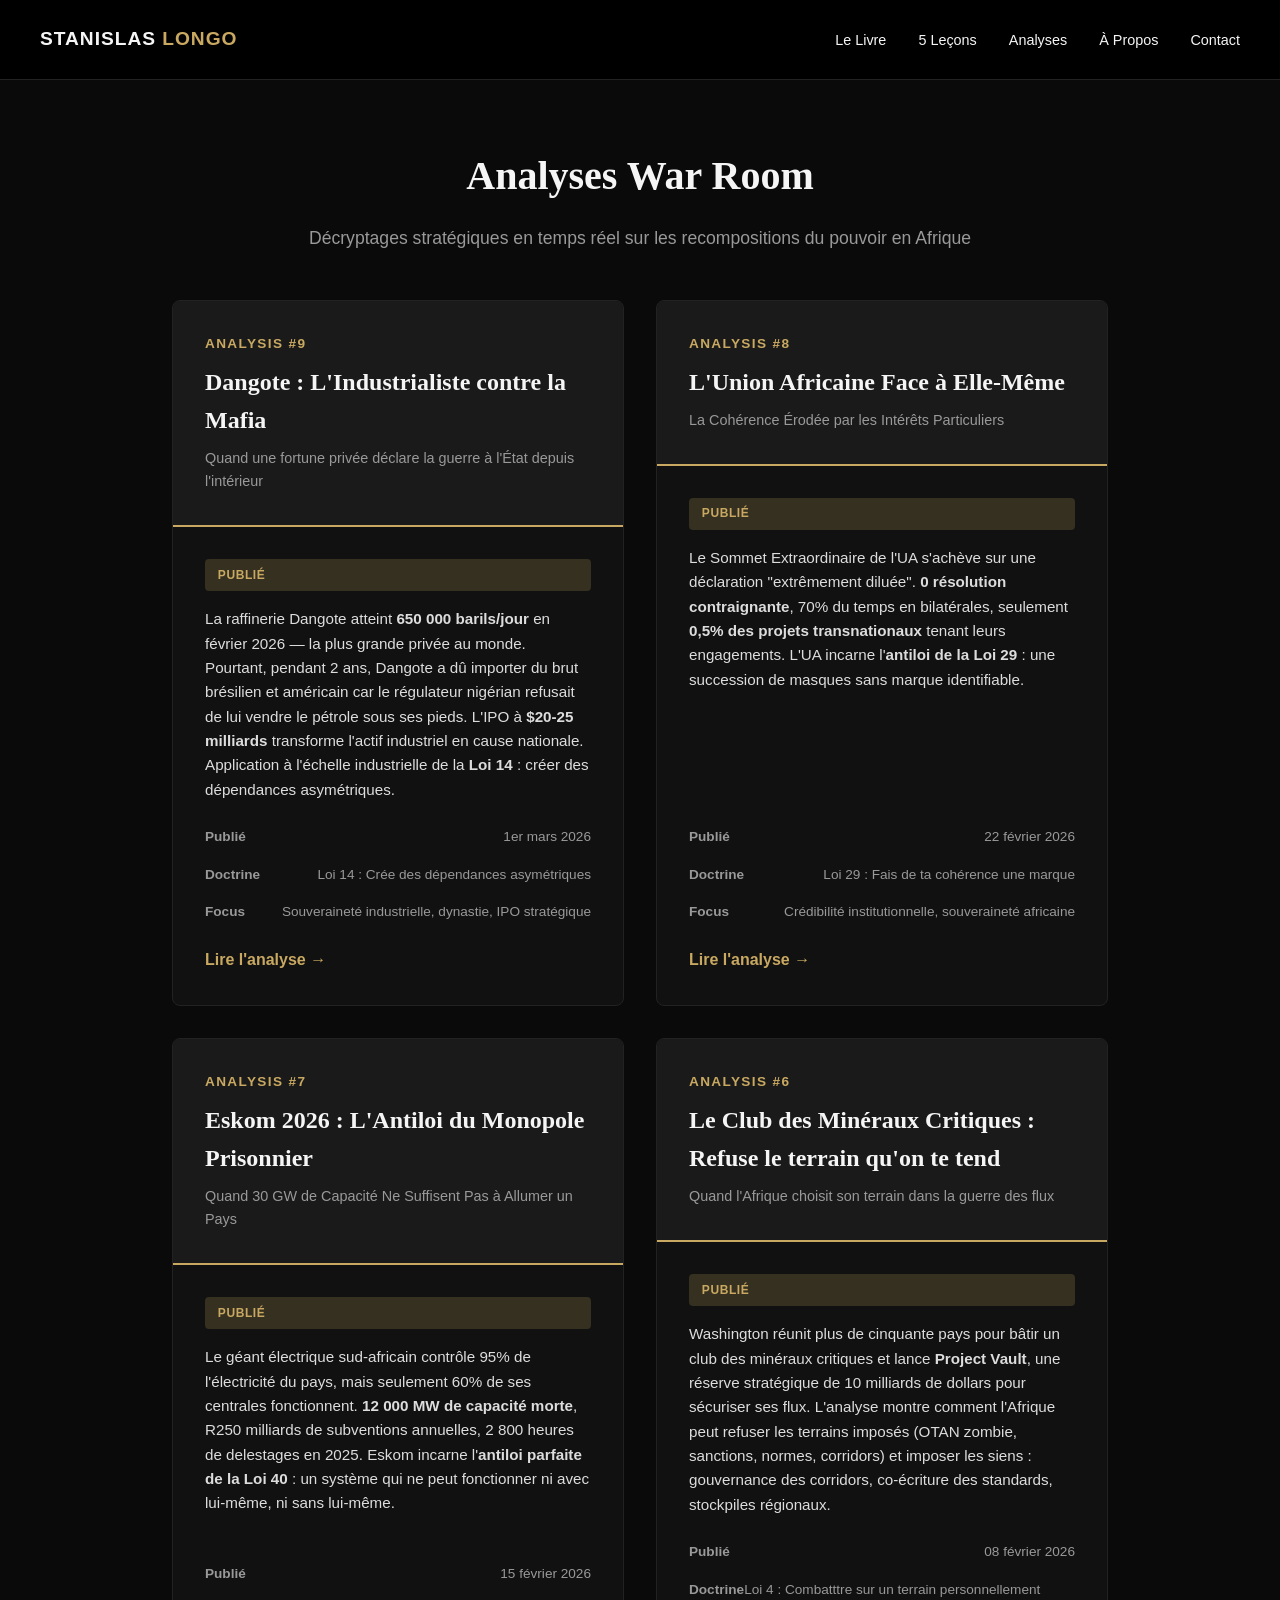
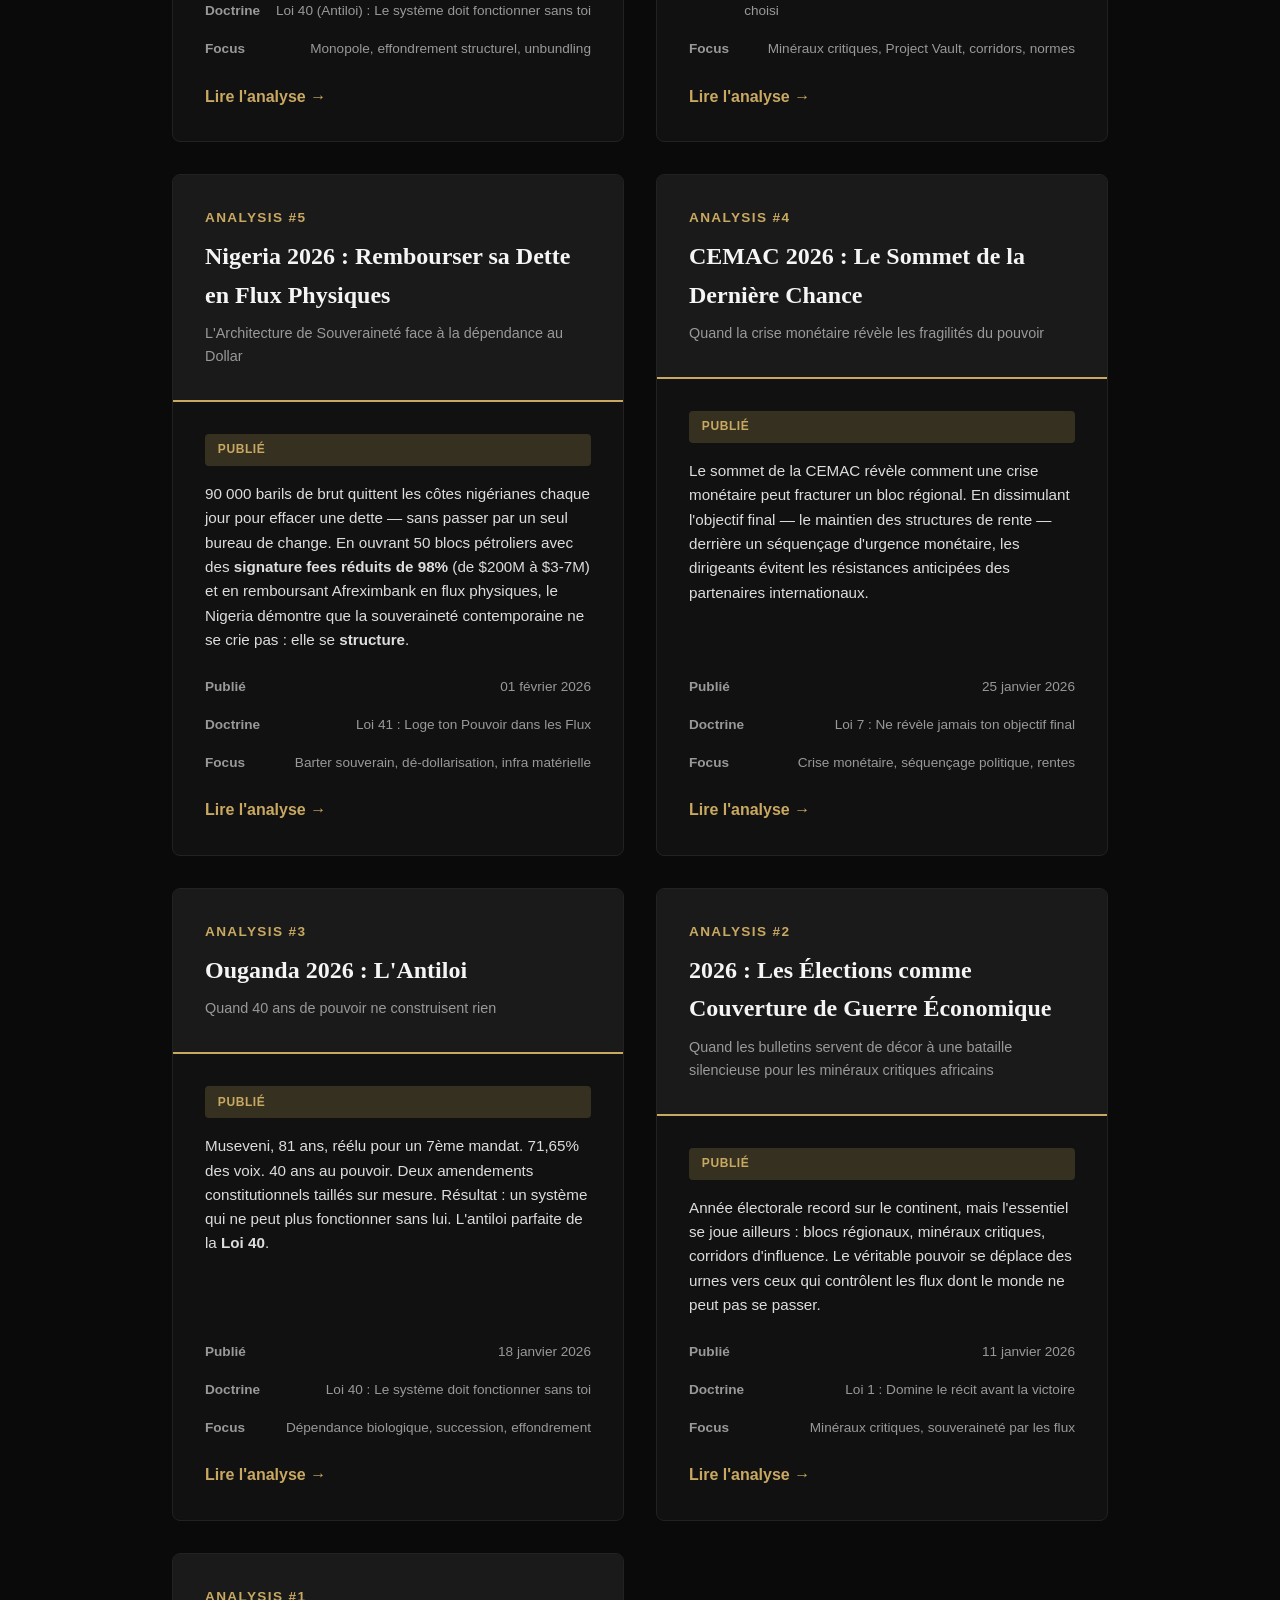
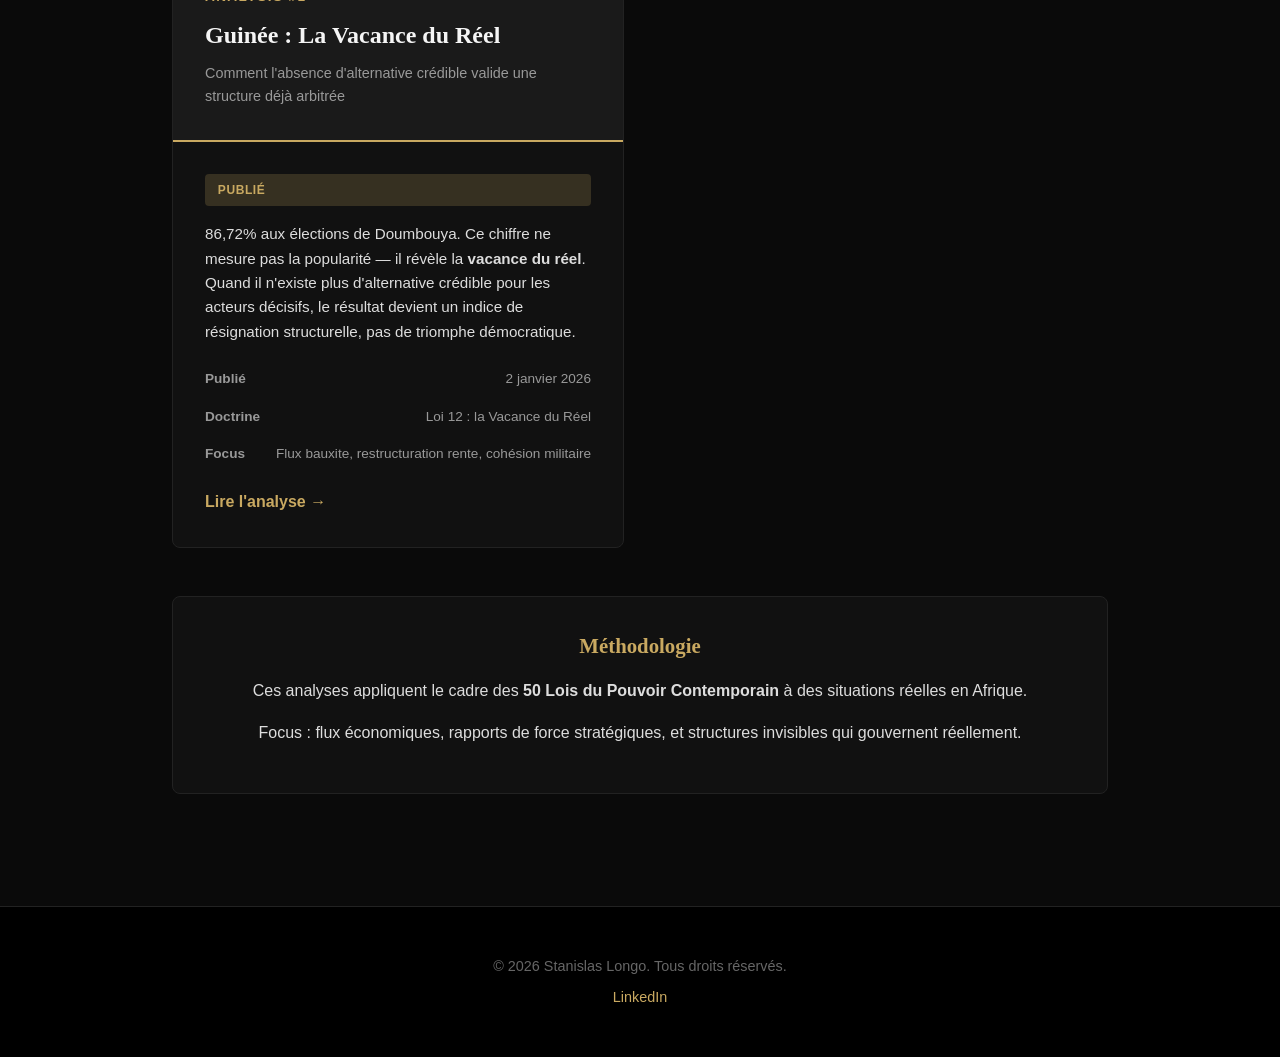
==== analyses-war-room/index.html @ 32ce7b34 "Update Doctrine Law 4 text in index.html" ====
<!DOCTYPE html>
<html lang="fr">
<head>
    <meta charset="UTF-8">
    <meta name="viewport" content="width=device-width, initial-scale=1.0">
    <title>Analyses War Room — Stanislas Longo</title>
    <meta name="description" content="Analyses stratégiques en temps réel sur les recompositions du pouvoir en Afrique. Par Stanislas Longo.">
    
    <style>
        * { margin: 0; padding: 0; box-sizing: border-box; }
        body { font-family: -apple-system, BlinkMacSystemFont, 'Segoe UI', 'Inter', sans-serif; background-color: #0a0a0a; color: #f5f5f5; line-height: 1.6; }
        header { background-color: #000; padding: 1.5rem 2rem; border-bottom: 1px solid #222; position: sticky; top: 0; z-index: 100; }
        nav { max-width: 1200px; margin: 0 auto; display: flex; justify-content: space-between; align-items: center; }
        .logo { font-size: 1.2rem; font-weight: 700; color: #f5f5f5; text-decoration: none; letter-spacing: 0.05em; }
        .logo span { color: #c9a961; }
        nav ul { display: flex; gap: 2rem; list-style: none; }
        nav a { color: #f5f5f5; text-decoration: none; font-size: 0.9rem; transition: color 0.3s; }
        nav a:hover { color: #c9a961; }
        .hero { max-width: 900px; margin: 4rem auto 3rem; padding: 0 2rem; text-align: center; }
        .hero h1 { font-size: 2.5rem; font-weight: 700; margin-bottom: 1rem; font-family: Georgia, serif; }
        .hero .subtitle { font-size: 1.1rem; color: #999; margin-bottom: 2rem; }
        .container { max-width: 1000px; margin: 0 auto; padding: 0 2rem 4rem; }
        .analyses-grid { display: grid; grid-template-columns: repeat(auto-fit, minmax(320px, 1fr)); gap: 2rem; margin: 3rem 0; }
        .analysis-card { background-color: #111; border: 1px solid #222; border-radius: 8px; overflow: hidden; transition: all 0.3s; display: flex; flex-direction: column; }
        .analysis-card:hover { border-color: #c9a961; transform: translateY(-4px); box-shadow: 0 8px 24px rgba(201, 169, 97, 0.1); }
        .card-header { background-color: #1a1a1a; padding: 2rem; border-bottom: 2px solid #c9a961; }
        .card-number { font-size: 0.85rem; color: #c9a961; font-weight: 600; margin-bottom: 0.5rem; text-transform: uppercase; letter-spacing: 0.1em; }
        .card-title { font-size: 1.5rem; font-weight: 700; margin-bottom: 0.5rem; font-family: Georgia, serif; color: #f5f5f5; }
        .card-subtitle { font-size: 0.9rem; color: #999; }
        .card-body { padding: 2rem; flex-grow: 1; display: flex; flex-direction: column; }
        .card-description { color: #ddd; margin-bottom: 1.5rem; font-size: 0.95rem; line-height: 1.6; }
        .card-meta { display: flex; flex-direction: column; gap: 1rem; margin-top: auto; }
        .meta-item { font-size: 0.85rem; color: #999; display: flex; justify-content: space-between; }
        .meta-label { font-weight: 600; }
        .read-link { display: inline-block; margin-top: 1.5rem; color: #c9a961; text-decoration: none; font-weight: 600; transition: all 0.3s; }
        .read-link:hover { color: #f5f5f5; }
        .read-link::after { content: ' →'; transition: transform 0.3s; }
        .analysis-card:hover .read-link::after { transform: translateX(4px); }
        .status-badge { display: inline-block; padding: 0.4rem 0.8rem; border-radius: 4px; font-size: 0.75rem; font-weight: 600; text-transform: uppercase; letter-spacing: 0.05em; margin-bottom: 1rem; }
        .status-published { background-color: rgba(201, 169, 97, 0.2); color: #c9a961; }
        .info-section { background-color: #111; border: 1px solid #222; border-radius: 8px; padding: 2rem; margin: 3rem 0; text-align: center; }
        .info-section h2 { font-size: 1.3rem; margin-bottom: 1rem; color: #c9a961; font-family: Georgia, serif; }
        .info-section p { color: #ddd; margin-bottom: 1rem; }
        footer { background-color: #000; padding: 3rem 2rem; border-top: 1px solid #222; text-align: center; }
        footer p { color: #666; font-size: 0.9rem; }
        footer a { color: #c9a961; text-decoration: none; }
        footer a:hover { text-decoration: underline; }
        @media (max-width: 768px) { .hero h1 { font-size: 2rem; } nav ul { gap: 1rem; font-size: 0.8rem; } .analyses-grid { grid-template-columns: 1fr; } .card-title { font-size: 1.2rem; } }
    </style>
<base target="_blank">
</head>
<body>
    <header>
        <nav>
            <a href="/" class="logo">STANISLAS <span>LONGO</span></a>
            <ul>
                <li><a href="/#livre">Le Livre</a></li>
                <li><a href="/#lecons">5 Leçons</a></li>
                <li><a href="/analyses-war-room">Analyses</a></li>
                <li><a href="/#auteur">À Propos</a></li>
                <li><a href="/#contact">Contact</a></li>
            </ul>
        </nav>
    </header>

    <div class="hero">
        <h1>Analyses War Room</h1>
        <p class="subtitle">Décryptages stratégiques en temps réel sur les recompositions du pouvoir en Afrique</p>
    </div>

    <div class="container">
        <div class="analyses-grid">
            <!-- BRIEF #9 : DANGOTE -->
            <article class="analysis-card">
                <div class="card-header">
                    <div class="card-number">Analysis #9</div>
                    <h2 class="card-title">Dangote : L'Industrialiste contre la Mafia</h2>
                    <p class="card-subtitle">Quand une fortune privée déclare la guerre à l'État depuis l'intérieur</p>
                </div>
                <div class="card-body">
                    <div class="status-badge status-published">PUBLIÉ</div>
                    <p class="card-description">
                        La raffinerie Dangote atteint <strong>650 000 barils/jour</strong> en février 2026 — la plus grande privée au monde. 
                        Pourtant, pendant 2 ans, Dangote a dû importer du brut brésilien et américain car le régulateur nigérian refusait de lui vendre le pétrole sous ses pieds. 
                        L'IPO à <strong>$20-25 milliards</strong> transforme l'actif industriel en cause nationale. Application à l'échelle industrielle de la <strong>Loi 14</strong> : créer des dépendances asymétriques.
                    </p>
                    <div class="card-meta">
                        <div class="meta-item">
                            <span class="meta-label">Publié</span>
                            <span>1er mars 2026</span>
                        </div>
                        <div class="meta-item">
                            <span class="meta-label">Doctrine</span>
                            <span>Loi 14 : Crée des dépendances asymétriques</span>
                        </div>
                        <div class="meta-item">
                            <span class="meta-label">Focus</span>
                            <span>Souveraineté industrielle, dynastie, IPO stratégique</span>
                        </div>
                    </div>
                    <a href="/analyses-war-room/dangote-2026-industrialiste-mafia/" class="read-link">Lire l'analyse</a>
                </div>
            </article>

            <!-- BRIEF #8 : UNION AFRICAINE -->
            <article class="analysis-card">
                <div class="card-header">
                    <div class="card-number">Analysis #8</div>
                    <h2 class="card-title">L'Union Africaine Face à Elle-Même</h2>
                    <p class="card-subtitle">La Cohérence Érodée par les Intérêts Particuliers</p>
                </div>
                <div class="card-body">
                    <div class="status-badge status-published">PUBLIÉ</div>
                    <p class="card-description">
                        Le Sommet Extraordinaire de l'UA s'achève sur une déclaration "extrêmement diluée". 
                        <strong>0 résolution contraignante</strong>, 70% du temps en bilatérales, seulement 
                        <strong>0,5% des projets transnationaux</strong> tenant leurs engagements. L'UA incarne 
                        l'<strong>antiloi de la Loi 29</strong> : une succession de masques sans marque identifiable.
                    </p>
                    <div class="card-meta">
                        <div class="meta-item">
                            <span class="meta-label">Publié</span>
                            <span>22 février 2026</span>
                        </div>
                        <div class="meta-item">
                            <span class="meta-label">Doctrine</span>
                            <span>Loi 29 : Fais de ta cohérence une marque</span>
                        </div>
                        <div class="meta-item">
                            <span class="meta-label">Focus</span>
                            <span>Crédibilité institutionnelle, souveraineté africaine</span>
                        </div>
                    </div>
                    <a href="/analyses-war-room/union-africaine-face-a-elle-meme/" class="read-link">Lire l'analyse</a>
                </div>
            </article>

            <!-- BRIEF #7 : ESKOM -->
            <article class="analysis-card">
                <div class="card-header">
                    <div class="card-number">Analysis #7</div>
                    <h2 class="card-title">Eskom 2026 : L'Antiloi du Monopole Prisonnier</h2>
                    <p class="card-subtitle">Quand 30 GW de Capacité Ne Suffisent Pas à Allumer un Pays</p>
                </div>
                <div class="card-body">
                    <div class="status-badge status-published">PUBLIÉ</div>
                    <p class="card-description">
                        Le géant électrique sud-africain contrôle 95% de l'électricité du pays, mais seulement 60% de ses centrales fonctionnent. 
                        <strong>12 000 MW de capacité morte</strong>, R250 milliards de subventions annuelles, 2 800 heures de delestages en 2025. 
                        Eskom incarne l'<strong>antiloi parfaite de la Loi 40</strong> : un système qui ne peut fonctionner ni avec lui-même, ni sans lui-même.
                    </p>
                    <div class="card-meta">
                        <div class="meta-item">
                            <span class="meta-label">Publié</span>
                            <span>15 février 2026</span>
                        </div>
                        <div class="meta-item">
                            <span class="meta-label">Doctrine</span>
                            <span>Loi 40 (Antiloi) : Le système doit fonctionner sans toi</span>
                        </div>
                        <div class="meta-item">
                            <span class="meta-label">Focus</span>
                            <span>Monopole, effondrement structurel, unbundling</span>
                        </div>
                    </div>
                    <a href="/analyses-war-room/eskom-2026-antiloi-monopole-prisonnier/" class="read-link">Lire l'analyse</a>
                </div>
            </article>

            <!-- BRIEF #6 : CLUB DES MINÉRAUX CRITIQUES -->
            <article class="analysis-card">
                <div class="card-header">
                    <div class="card-number">Analysis #6</div>
                    <h2 class="card-title">Le Club des Minéraux Critiques : Refuse le terrain qu'on te tend</h2>
                    <p class="card-subtitle">Quand l'Afrique choisit son terrain dans la guerre des flux</p>
                </div>
                <div class="card-body">
                    <div class="status-badge status-published">PUBLIÉ</div>
                    <p class="card-description">
                        Washington réunit plus de cinquante pays pour bâtir un club des minéraux critiques et lance 
                        <strong>Project Vault</strong>, une réserve stratégique de 10 milliards de dollars pour sécuriser ses flux. 
                        L'analyse montre comment l'Afrique peut refuser les terrains imposés (OTAN zombie, sanctions, normes, corridors) 
                        et imposer les siens : gouvernance des corridors, co-écriture des standards, stockpiles régionaux.
                    </p>
                    <div class="card-meta">
                        <div class="meta-item">
                            <span class="meta-label">Publié</span>
                            <span>08 février 2026</span>
                        </div>
                        <div class="meta-item">
                            <span class="meta-label">Doctrine</span>
                            <span>Loi 4 : Combatttre sur un terrain personnellement choisi</span>
                        </div>
                        <div class="meta-item">
                            <span class="meta-label">Focus</span>
                            <span>Minéraux critiques, Project Vault, corridors, normes</span>
                        </div>
                    </div>
                    <a href="/analyses-war-room/2026-club-mineraux-critiques/" class="read-link">Lire l'analyse</a>
                </div>
            </article>

            <!-- BRIEF #5 : NIGERIA 2026 -->
            <article class="analysis-card">
                <div class="card-header">
                    <div class="card-number">Analysis #5</div>
                    <h2 class="card-title">Nigeria 2026 : Rembourser sa Dette en Flux Physiques</h2>
                    <p class="card-subtitle">L'Architecture de Souveraineté face à la dépendance au Dollar</p>
                </div>
                <div class="card-body">
                    <div class="status-badge status-published">PUBLIÉ</div>
                    <p class="card-description">
                        90 000 barils de brut quittent les côtes nigérianes chaque jour pour effacer une dette — sans passer par un seul bureau de change. 
                        En ouvrant 50 blocs pétroliers avec des <strong>signature fees réduits de 98%</strong> (de $200M à $3-7M) et en remboursant 
                        Afreximbank en flux physiques, le Nigeria démontre que la souveraineté contemporaine ne se crie pas : elle se <strong>structure</strong>.
                    </p>
                    <div class="card-meta">
                        <div class="meta-item">
                            <span class="meta-label">Publié</span>
                            <span>01 février 2026</span>
                        </div>
                        <div class="meta-item">
                            <span class="meta-label">Doctrine</span>
                            <span>Loi 41 : Loge ton Pouvoir dans les Flux</span>
                        </div>
                        <div class="meta-item">
                            <span class="meta-label">Focus</span>
                            <span>Barter souverain, dé-dollarisation, infra matérielle</span>
                        </div>
                    </div>
                    <a href="/analyses-war-room/nigeria-2026-barter-souverain/" class="read-link">Lire l'analyse</a>
                </div>
            </article>

            <!-- BRIEF #4 : CEMAC 2026 -->
            <article class="analysis-card">
                <div class="card-header">
                    <div class="card-number">Analysis #4</div>
                    <h2 class="card-title">CEMAC 2026 : Le Sommet de la Dernière Chance</h2>
                    <p class="card-subtitle">Quand la crise monétaire révèle les fragilités du pouvoir</p>
                </div>
                <div class="card-body">
                    <div class="status-badge status-published">PUBLIÉ</div>
                    <p class="card-description">
                        Le sommet de la CEMAC révèle comment une crise monétaire peut fracturer un bloc régional. 
                        En dissimulant l'objectif final — le maintien des structures de rente — derrière un séquençage d'urgence monétaire, 
                        les dirigeants évitent les résistances anticipées des partenaires internationaux.
                    </p>
                    <div class="card-meta">
                        <div class="meta-item">
                            <span class="meta-label">Publié</span>
                            <span>25 janvier 2026</span>
                        </div>
                        <div class="meta-item">
                            <span class="meta-label">Doctrine</span>
                            <span>Loi 7 : Ne révèle jamais ton objectif final</span>
                        </div>
                        <div class="meta-item">
                            <span class="meta-label">Focus</span>
                            <span>Crise monétaire, séquençage politique, rentes</span>
                        </div>
                    </div>
                    <a href="/analyses-war-room/cemac-2026-sommet-crise-monetaire/" class="read-link">Lire l'analyse</a>
                </div>
            </article>

            <!-- BRIEF #3 : OUGANDA -->
            <article class="analysis-card">
                <div class="card-header">
                    <div class="card-number">Analysis #3</div>
                    <h2 class="card-title">Ouganda 2026 : L'Antiloi</h2>
                    <p class="card-subtitle">Quand 40 ans de pouvoir ne construisent rien</p>
                </div>
                <div class="card-body">
                    <div class="status-badge status-published">PUBLIÉ</div>
                    <p class="card-description">
                        Museveni, 81 ans, réélu pour un 7ème mandat. 71,65% des voix. 40 ans au pouvoir. 
                        Deux amendements constitutionnels taillés sur mesure. Résultat : un système qui ne peut plus fonctionner sans lui. 
                        L'antiloi parfaite de la <strong>Loi 40</strong>.
                    </p>
                    <div class="card-meta">
                        <div class="meta-item">
                            <span class="meta-label">Publié</span>
                            <span>18 janvier 2026</span>
                        </div>
                        <div class="meta-item">
                            <span class="meta-label">Doctrine</span>
                            <span>Loi 40 : Le système doit fonctionner sans toi</span>
                        </div>
                        <div class="meta-item">
                            <span class="meta-label">Focus</span>
                            <span>Dépendance biologique, succession, effondrement</span>
                        </div>
                    </div>
                    <a href="/analyses-war-room/ouganda-2026-antiloi/" class="read-link">Lire l'analyse</a>
                </div>
            </article>

            <!-- BRIEF #2 : MINÉRAUX -->
            <article class="analysis-card">
                <div class="card-header">
                    <div class="card-number">Analysis #2</div>
                    <h2 class="card-title">2026 : Les Élections comme Couverture de Guerre Économique</h2>
                    <p class="card-subtitle">Quand les bulletins servent de décor à une bataille silencieuse pour les minéraux critiques africains</p>
                </div>
                <div class="card-body">
                    <div class="status-badge status-published">PUBLIÉ</div>
                    <p class="card-description">
                        Année électorale record sur le continent, mais l'essentiel se joue ailleurs : blocs régionaux, minéraux critiques, corridors d'influence. 
                        Le véritable pouvoir se déplace des urnes vers ceux qui contrôlent les flux dont le monde ne peut pas se passer.
                    </p>
                    <div class="card-meta">
                        <div class="meta-item">
                            <span class="meta-label">Publié</span>
                            <span>11 janvier 2026</span>
                        </div>
                        <div class="meta-item">
                            <span class="meta-label">Doctrine</span>
                            <span>Loi 1 : Domine le récit avant la victoire</span>
                        </div>
                        <div class="meta-item">
                            <span class="meta-label">Focus</span>
                            <span>Minéraux critiques, souveraineté par les flux</span>
                        </div>
                    </div>
                    <a href="/analyses-war-room/2026-elections-mineraux-critiques.html" class="read-link">Lire l'analyse</a>
                </div>
            </article>

            <!-- BRIEF #1 : GUINÉE -->
            <article class="analysis-card">
                <div class="card-header">
                    <div class="card-number">Analysis #1</div>
                    <h2 class="card-title">Guinée : La Vacance du Réel</h2>
                    <p class="card-subtitle">Comment l'absence d'alternative crédible valide une structure déjà arbitrée</p>
                </div>
                <div class="card-body">
                    <div class="status-badge status-published">PUBLIÉ</div>
                    <p class="card-description">
                        86,72% aux élections de Doumbouya. Ce chiffre ne mesure pas la popularité — il révèle la <strong>vacance du réel</strong>. 
                        Quand il n'existe plus d'alternative crédible pour les acteurs décisifs, le résultat devient un indice de résignation structurelle, 
                        pas de triomphe démocratique.
                    </p>
                    <div class="card-meta">
                        <div class="meta-item">
                            <span class="meta-label">Publié</span>
                            <span>2 janvier 2026</span>
                        </div>
                        <div class="meta-item">
                            <span class="meta-label">Doctrine</span>
                            <span>Loi 12 : la Vacance du Réel</span>
                        </div>
                        <div class="meta-item">
                            <span class="meta-label">Focus</span>
                            <span>Flux bauxite, restructuration rente, cohésion militaire</span>
                        </div>
                    </div>
                    <a href="/analyses-war-room/guinee-vacance-du-reel/" class="read-link">Lire l'analyse</a>
                </div>
            </article>
        </div>

        <div class="info-section">
            <h2>Méthodologie</h2>
            <p>Ces analyses appliquent le cadre des <strong>50 Lois du Pouvoir Contemporain</strong> à des situations réelles en Afrique.</p>
            <p>Focus : flux économiques, rapports de force stratégiques, et structures invisibles qui gouvernent réellement.</p>
        </div>
    </div>

    <footer>
        <p>© 2026 Stanislas Longo. Tous droits réservés.</p>
        <p style="margin-top: 0.5rem;">
            <a href="https://www.linkedin.com/in/stanislas-longo-mba-631a1130/">LinkedIn</a>
        </p>
    </footer>
</body>
</html>
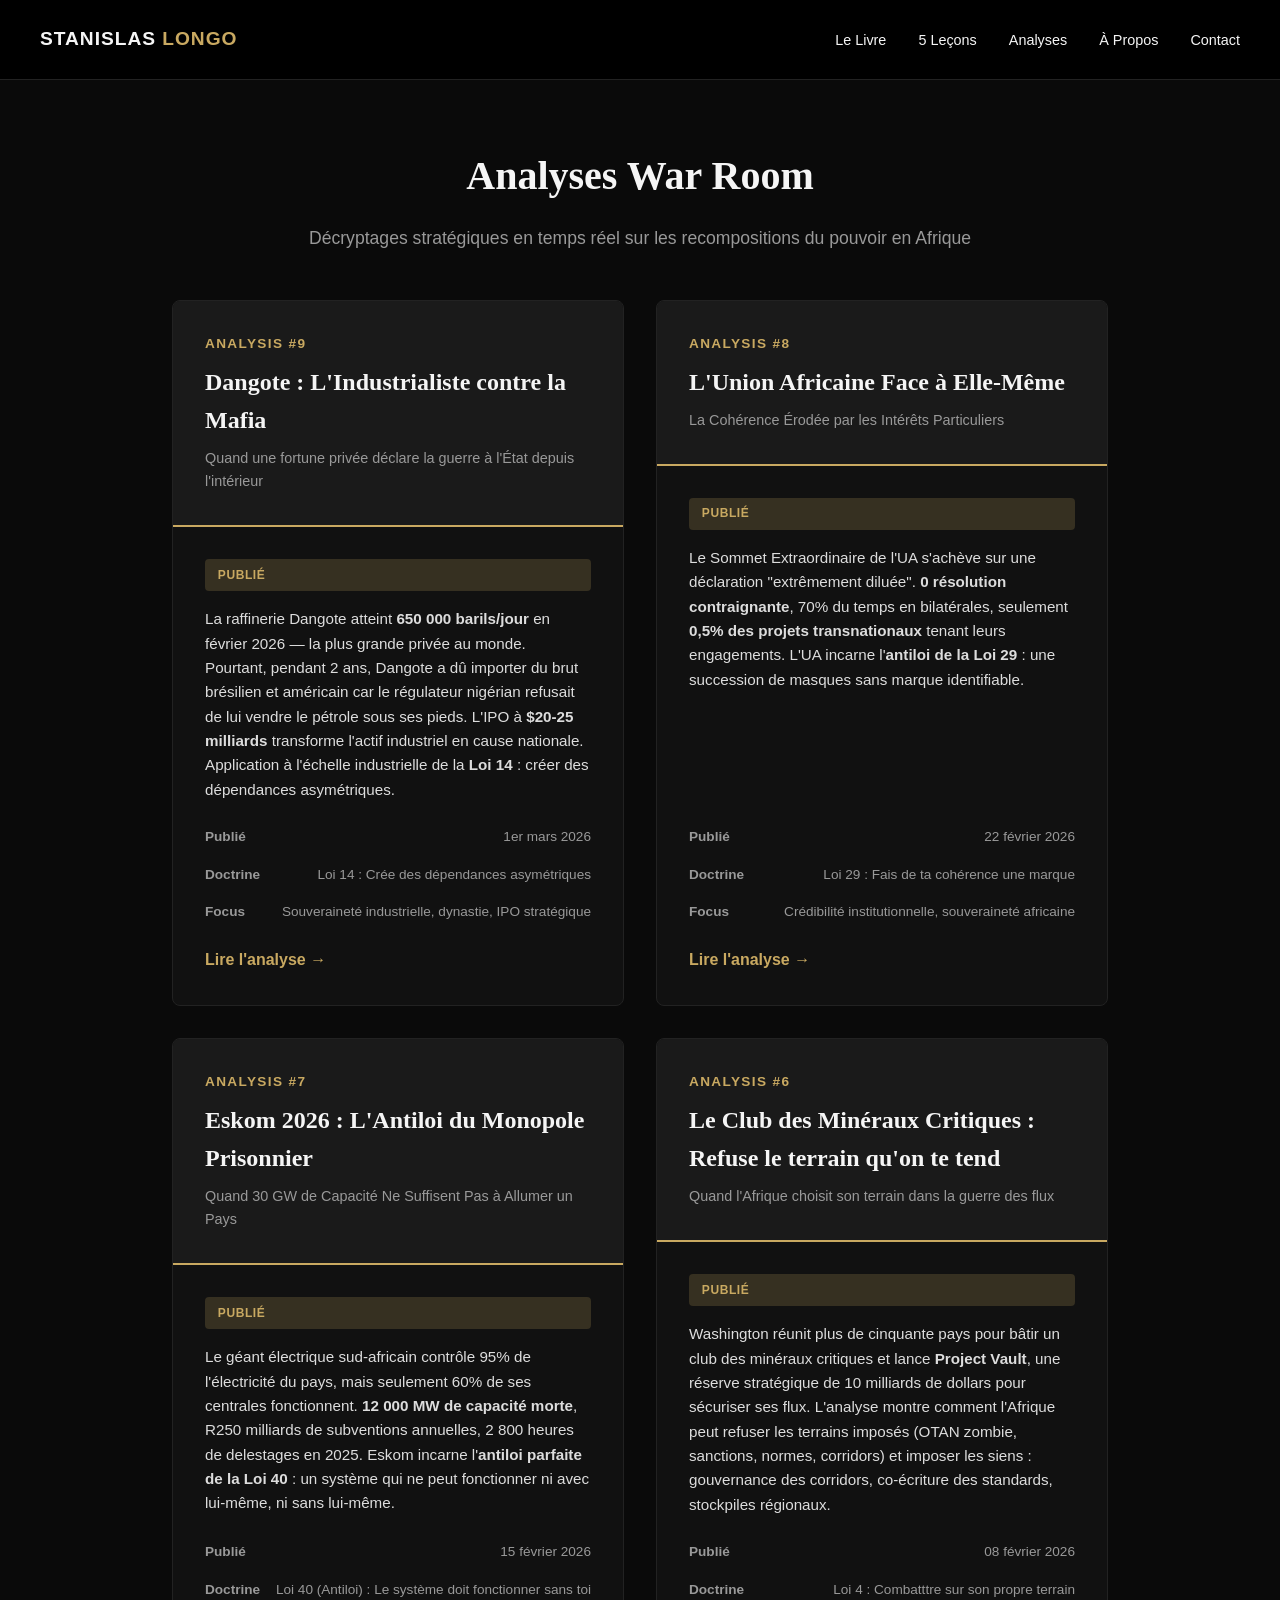
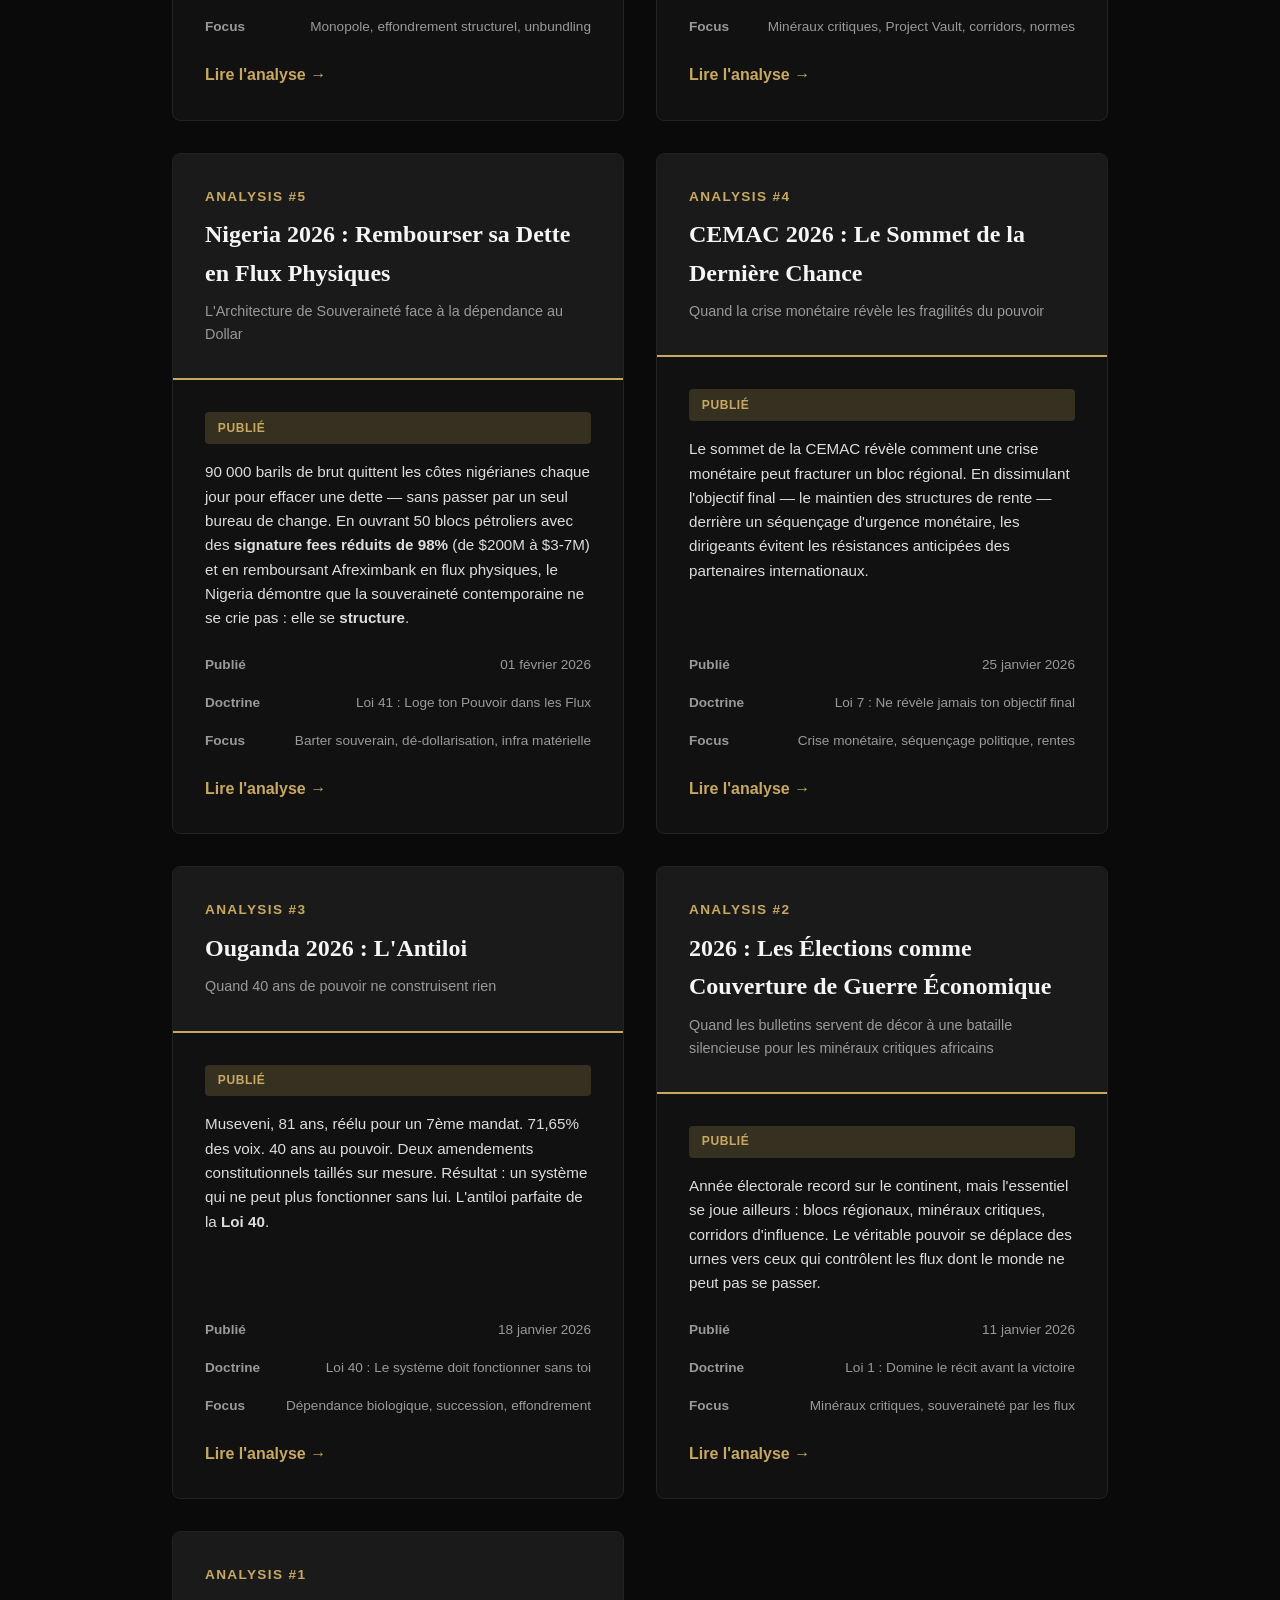
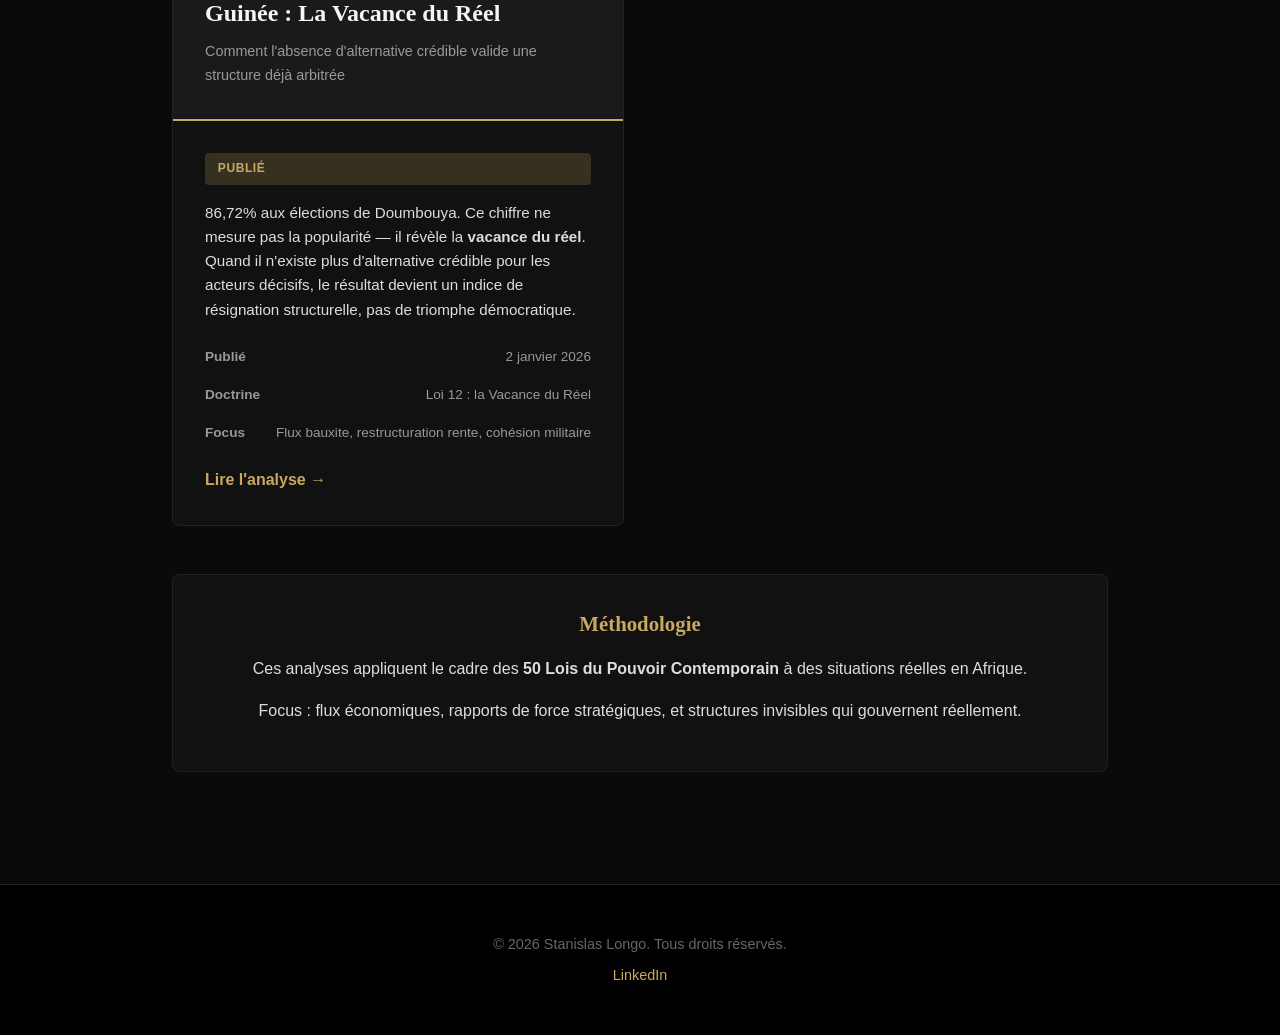
==== commit c9aca0a8: "Update Doctrine description in index.html" ====
--- a/analyses-war-room/index.html
+++ b/analyses-war-room/index.html
@@ -189,7 +189,7 @@
                         </div>
                         <div class="meta-item">
                             <span class="meta-label">Doctrine</span>
-                            <span>Loi 4 : Combatttre sur un terrain personnellement choisi</span>
+                            <span>Loi 4 : Combatttre sur son propre terrain</span>
                         </div>
                         <div class="meta-item">
                             <span class="meta-label">Focus</span>
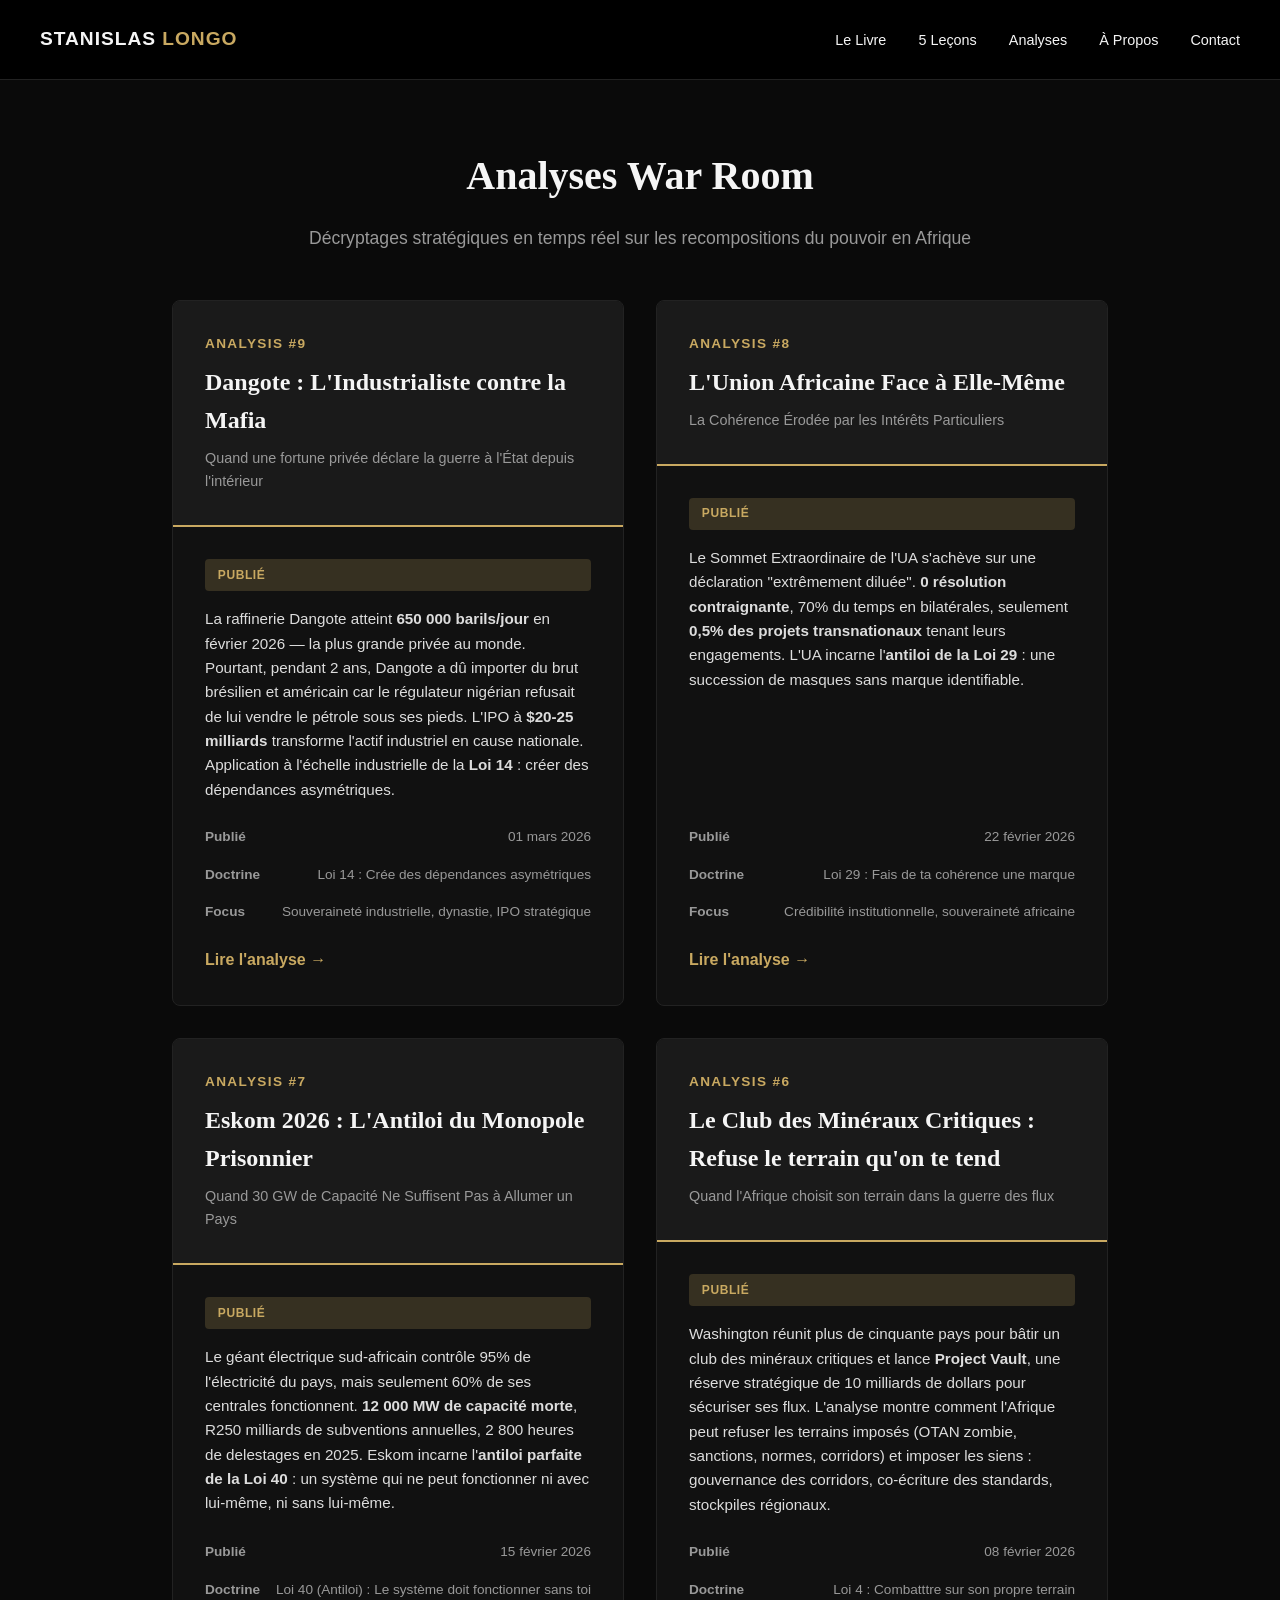
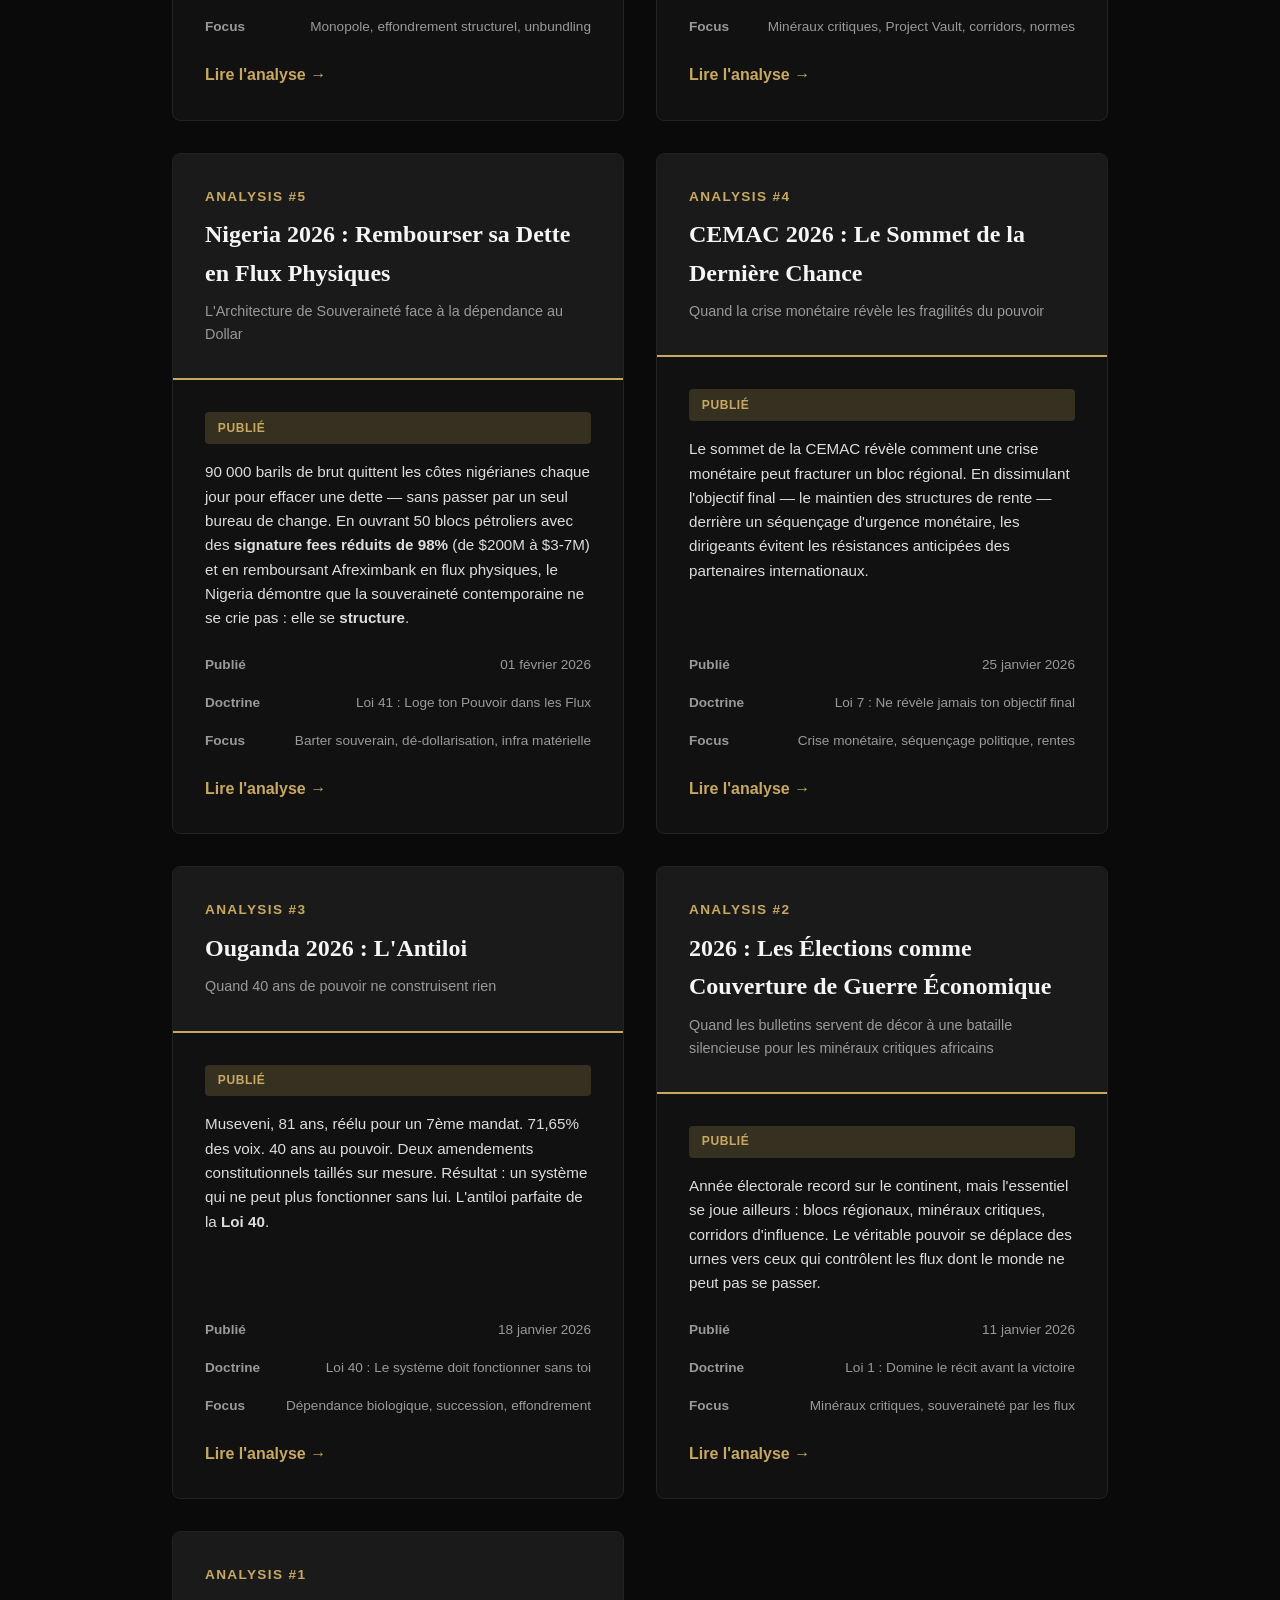
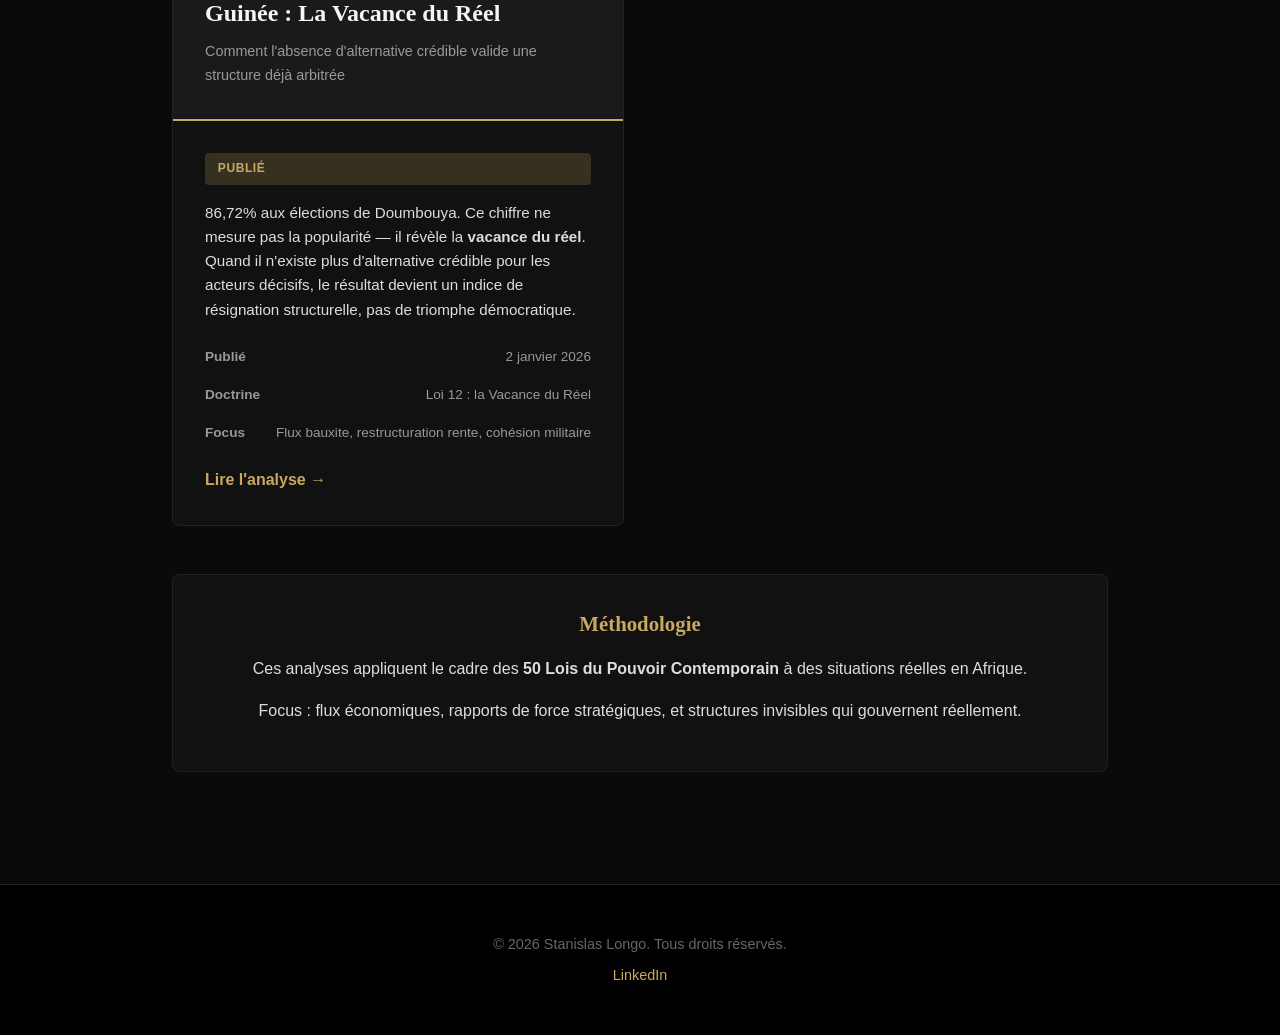
==== commit f98ef884: "Update publication date format in index.html" ====
--- a/analyses-war-room/index.html
+++ b/analyses-war-room/index.html
@@ -87,7 +87,7 @@
                     <div class="card-meta">
                         <div class="meta-item">
                             <span class="meta-label">Publié</span>
-                            <span>1er mars 2026</span>
+                            <span>01 mars 2026</span>
                         </div>
                         <div class="meta-item">
                             <span class="meta-label">Doctrine</span>
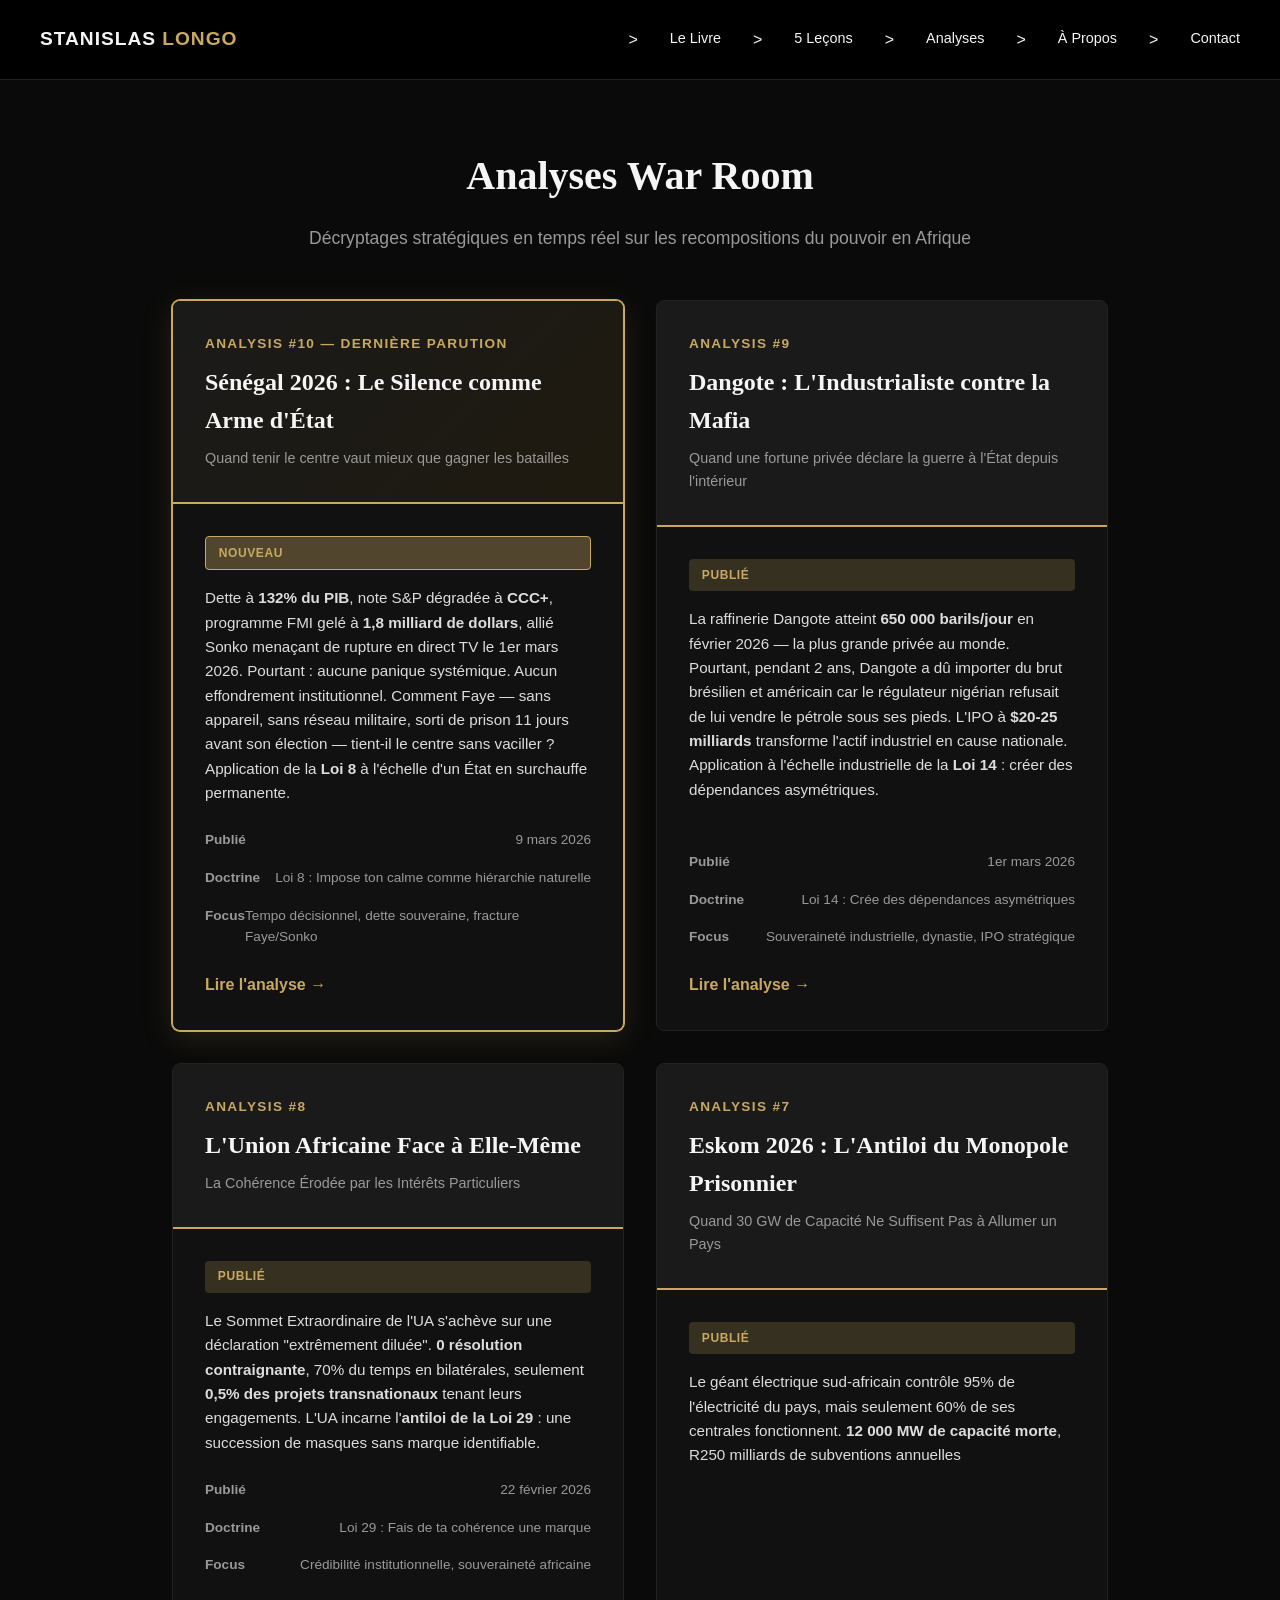
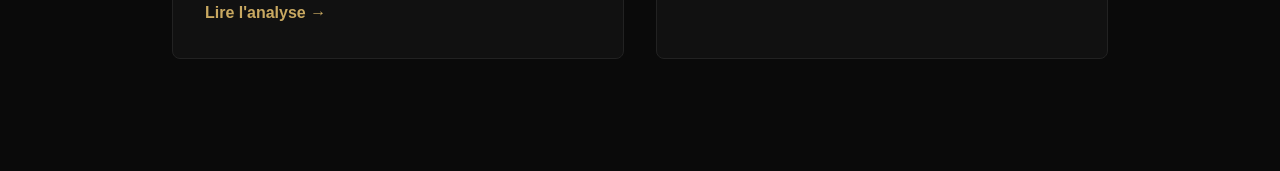
==== commit 1d09debc: "Add featured analysis for Sénégal 2026 Added a featured analysis card for 'Sénégal 2026: Le Silence " ====
--- a/analyses-war-room/index.html
+++ b/analyses-war-room/index.html
@@ -23,7 +23,9 @@
         .analyses-grid { display: grid; grid-template-columns: repeat(auto-fit, minmax(320px, 1fr)); gap: 2rem; margin: 3rem 0; }
         .analysis-card { background-color: #111; border: 1px solid #222; border-radius: 8px; overflow: hidden; transition: all 0.3s; display: flex; flex-direction: column; }
         .analysis-card:hover { border-color: #c9a961; transform: translateY(-4px); box-shadow: 0 8px 24px rgba(201, 169, 97, 0.1); }
+        .analysis-card.featured { border-color: #c9a961; box-shadow: 0 0 0 1px #c9a961, 0 8px 32px rgba(201, 169, 97, 0.15); }
         .card-header { background-color: #1a1a1a; padding: 2rem; border-bottom: 2px solid #c9a961; }
+        .card-header.featured-header { background: linear-gradient(135deg, #1a1a1a 0%, #1f1a0f 100%); }
         .card-number { font-size: 0.85rem; color: #c9a961; font-weight: 600; margin-bottom: 0.5rem; text-transform: uppercase; letter-spacing: 0.1em; }
         .card-title { font-size: 1.5rem; font-weight: 700; margin-bottom: 0.5rem; font-family: Georgia, serif; color: #f5f5f5; }
         .card-subtitle { font-size: 0.9rem; color: #999; }
@@ -38,6 +40,7 @@
         .analysis-card:hover .read-link::after { transform: translateX(4px); }
         .status-badge { display: inline-block; padding: 0.4rem 0.8rem; border-radius: 4px; font-size: 0.75rem; font-weight: 600; text-transform: uppercase; letter-spacing: 0.05em; margin-bottom: 1rem; }
         .status-published { background-color: rgba(201, 169, 97, 0.2); color: #c9a961; }
+        .status-new { background-color: rgba(201, 169, 97, 0.35); color: #c9a961; border: 1px solid #c9a961; }
         .info-section { background-color: #111; border: 1px solid #222; border-radius: 8px; padding: 2rem; margin: 3rem 0; text-align: center; }
         .info-section h2 { font-size: 1.3rem; margin-bottom: 1rem; color: #c9a961; font-family: Georgia, serif; }
         .info-section p { color: #ddd; margin-bottom: 1rem; }
@@ -54,11 +57,11 @@
         <nav>
             <a href="/" class="logo">STANISLAS <span>LONGO</span></a>
             <ul>
-                <li><a href="/#livre">Le Livre</a></li>
-                <li><a href="/#lecons">5 Leçons</a></li>
-                <li><a href="/analyses-war-room">Analyses</a></li>
-                <li><a href="/#auteur">À Propos</a></li>
-                <li><a href="/#contact">Contact</a></li>
+                ><a href="/#livre">Le Livre</a></li>
+                ><a href="/#lecons">5 Leçons</a></li>
+                ><a href="/analyses-war-room">Analyses</a></li>
+                ><a href="/#auteur">À Propos</a></li>
+                ><a href="/#contact">Contact</a></li>
             </ul>
         </nav>
     </header>
@@ -70,6 +73,40 @@
 
     <div class="container">
         <div class="analyses-grid">
+
+            <!-- BRIEF #10 : SÉNÉGAL — NOUVEAU -->
+            <article class="analysis-card featured">
+                <div class="card-header featured-header">
+                    <div class="card-number">Analysis #10 — Dernière parution</div>
+                    <h2 class="card-title">Sénégal 2026 : Le Silence comme Arme d'État</h2>
+                    <p class="card-subtitle">Quand tenir le centre vaut mieux que gagner les batailles</p>
+                </div>
+                <div class="card-body">
+                    <div class="status-badge status-new">NOUVEAU</div>
+                    <p class="card-description">
+                        Dette à <strong>132% du PIB</strong>, note S&P dégradée à <strong>CCC+</strong>, programme FMI gelé à <strong>1,8 milliard de dollars</strong>, allié Sonko menaçant de rupture en direct TV le 1er mars 2026. 
+                        Pourtant : aucune panique systémique. Aucun effondrement institutionnel. 
+                        Comment Faye — sans appareil, sans réseau militaire, sorti de prison 11 jours avant son élection — tient-il le centre sans vaciller ? 
+                        Application de la <strong>Loi 8</strong> à l'échelle d'un État en surchauffe permanente.
+                    </p>
+                    <div class="card-meta">
+                        <div class="meta-item">
+                            <span class="meta-label">Publié</span>
+                            <span>9 mars 2026</span>
+                        </div>
+                        <div class="meta-item">
+                            <span class="meta-label">Doctrine</span>
+                            <span>Loi 8 : Impose ton calme comme hiérarchie naturelle</span>
+                        </div>
+                        <div class="meta-item">
+                            <span class="meta-label">Focus</span>
+                            <span>Tempo décisionnel, dette souveraine, fracture Faye/Sonko</span>
+                        </div>
+                    </div>
+                    <a href="/analyses-war-room/senegal-2026-silence-arme-etat/" class="read-link">Lire l'analyse</a>
+                </div>
+            </article>
+
             <!-- BRIEF #9 : DANGOTE -->
             <article class="analysis-card">
                 <div class="card-header">
@@ -87,7 +124,7 @@
                     <div class="card-meta">
                         <div class="meta-item">
                             <span class="meta-label">Publié</span>
-                            <span>01 mars 2026</span>
+                            <span>1er mars 2026</span>
                         </div>
                         <div class="meta-item">
                             <span class="meta-label">Doctrine</span>
@@ -146,232 +183,4 @@
                     <div class="status-badge status-published">PUBLIÉ</div>
                     <p class="card-description">
                         Le géant électrique sud-africain contrôle 95% de l'électricité du pays, mais seulement 60% de ses centrales fonctionnent. 
-                        <strong>12 000 MW de capacité morte</strong>, R250 milliards de subventions annuelles, 2 800 heures de delestages en 2025. 
-                        Eskom incarne l'<strong>antiloi parfaite de la Loi 40</strong> : un système qui ne peut fonctionner ni avec lui-même, ni sans lui-même.
-                    </p>
-                    <div class="card-meta">
-                        <div class="meta-item">
-                            <span class="meta-label">Publié</span>
-                            <span>15 février 2026</span>
-                        </div>
-                        <div class="meta-item">
-                            <span class="meta-label">Doctrine</span>
-                            <span>Loi 40 (Antiloi) : Le système doit fonctionner sans toi</span>
-                        </div>
-                        <div class="meta-item">
-                            <span class="meta-label">Focus</span>
-                            <span>Monopole, effondrement structurel, unbundling</span>
-                        </div>
-                    </div>
-                    <a href="/analyses-war-room/eskom-2026-antiloi-monopole-prisonnier/" class="read-link">Lire l'analyse</a>
-                </div>
-            </article>
-
-            <!-- BRIEF #6 : CLUB DES MINÉRAUX CRITIQUES -->
-            <article class="analysis-card">
-                <div class="card-header">
-                    <div class="card-number">Analysis #6</div>
-                    <h2 class="card-title">Le Club des Minéraux Critiques : Refuse le terrain qu'on te tend</h2>
-                    <p class="card-subtitle">Quand l'Afrique choisit son terrain dans la guerre des flux</p>
-                </div>
-                <div class="card-body">
-                    <div class="status-badge status-published">PUBLIÉ</div>
-                    <p class="card-description">
-                        Washington réunit plus de cinquante pays pour bâtir un club des minéraux critiques et lance 
-                        <strong>Project Vault</strong>, une réserve stratégique de 10 milliards de dollars pour sécuriser ses flux. 
-                        L'analyse montre comment l'Afrique peut refuser les terrains imposés (OTAN zombie, sanctions, normes, corridors) 
-                        et imposer les siens : gouvernance des corridors, co-écriture des standards, stockpiles régionaux.
-                    </p>
-                    <div class="card-meta">
-                        <div class="meta-item">
-                            <span class="meta-label">Publié</span>
-                            <span>08 février 2026</span>
-                        </div>
-                        <div class="meta-item">
-                            <span class="meta-label">Doctrine</span>
-                            <span>Loi 4 : Combatttre sur son propre terrain</span>
-                        </div>
-                        <div class="meta-item">
-                            <span class="meta-label">Focus</span>
-                            <span>Minéraux critiques, Project Vault, corridors, normes</span>
-                        </div>
-                    </div>
-                    <a href="/analyses-war-room/2026-club-mineraux-critiques/" class="read-link">Lire l'analyse</a>
-                </div>
-            </article>
-
-            <!-- BRIEF #5 : NIGERIA 2026 -->
-            <article class="analysis-card">
-                <div class="card-header">
-                    <div class="card-number">Analysis #5</div>
-                    <h2 class="card-title">Nigeria 2026 : Rembourser sa Dette en Flux Physiques</h2>
-                    <p class="card-subtitle">L'Architecture de Souveraineté face à la dépendance au Dollar</p>
-                </div>
-                <div class="card-body">
-                    <div class="status-badge status-published">PUBLIÉ</div>
-                    <p class="card-description">
-                        90 000 barils de brut quittent les côtes nigérianes chaque jour pour effacer une dette — sans passer par un seul bureau de change. 
-                        En ouvrant 50 blocs pétroliers avec des <strong>signature fees réduits de 98%</strong> (de $200M à $3-7M) et en remboursant 
-                        Afreximbank en flux physiques, le Nigeria démontre que la souveraineté contemporaine ne se crie pas : elle se <strong>structure</strong>.
-                    </p>
-                    <div class="card-meta">
-                        <div class="meta-item">
-                            <span class="meta-label">Publié</span>
-                            <span>01 février 2026</span>
-                        </div>
-                        <div class="meta-item">
-                            <span class="meta-label">Doctrine</span>
-                            <span>Loi 41 : Loge ton Pouvoir dans les Flux</span>
-                        </div>
-                        <div class="meta-item">
-                            <span class="meta-label">Focus</span>
-                            <span>Barter souverain, dé-dollarisation, infra matérielle</span>
-                        </div>
-                    </div>
-                    <a href="/analyses-war-room/nigeria-2026-barter-souverain/" class="read-link">Lire l'analyse</a>
-                </div>
-            </article>
-
-            <!-- BRIEF #4 : CEMAC 2026 -->
-            <article class="analysis-card">
-                <div class="card-header">
-                    <div class="card-number">Analysis #4</div>
-                    <h2 class="card-title">CEMAC 2026 : Le Sommet de la Dernière Chance</h2>
-                    <p class="card-subtitle">Quand la crise monétaire révèle les fragilités du pouvoir</p>
-                </div>
-                <div class="card-body">
-                    <div class="status-badge status-published">PUBLIÉ</div>
-                    <p class="card-description">
-                        Le sommet de la CEMAC révèle comment une crise monétaire peut fracturer un bloc régional. 
-                        En dissimulant l'objectif final — le maintien des structures de rente — derrière un séquençage d'urgence monétaire, 
-                        les dirigeants évitent les résistances anticipées des partenaires internationaux.
-                    </p>
-                    <div class="card-meta">
-                        <div class="meta-item">
-                            <span class="meta-label">Publié</span>
-                            <span>25 janvier 2026</span>
-                        </div>
-                        <div class="meta-item">
-                            <span class="meta-label">Doctrine</span>
-                            <span>Loi 7 : Ne révèle jamais ton objectif final</span>
-                        </div>
-                        <div class="meta-item">
-                            <span class="meta-label">Focus</span>
-                            <span>Crise monétaire, séquençage politique, rentes</span>
-                        </div>
-                    </div>
-                    <a href="/analyses-war-room/cemac-2026-sommet-crise-monetaire/" class="read-link">Lire l'analyse</a>
-                </div>
-            </article>
-
-            <!-- BRIEF #3 : OUGANDA -->
-            <article class="analysis-card">
-                <div class="card-header">
-                    <div class="card-number">Analysis #3</div>
-                    <h2 class="card-title">Ouganda 2026 : L'Antiloi</h2>
-                    <p class="card-subtitle">Quand 40 ans de pouvoir ne construisent rien</p>
-                </div>
-                <div class="card-body">
-                    <div class="status-badge status-published">PUBLIÉ</div>
-                    <p class="card-description">
-                        Museveni, 81 ans, réélu pour un 7ème mandat. 71,65% des voix. 40 ans au pouvoir. 
-                        Deux amendements constitutionnels taillés sur mesure. Résultat : un système qui ne peut plus fonctionner sans lui. 
-                        L'antiloi parfaite de la <strong>Loi 40</strong>.
-                    </p>
-                    <div class="card-meta">
-                        <div class="meta-item">
-                            <span class="meta-label">Publié</span>
-                            <span>18 janvier 2026</span>
-                        </div>
-                        <div class="meta-item">
-                            <span class="meta-label">Doctrine</span>
-                            <span>Loi 40 : Le système doit fonctionner sans toi</span>
-                        </div>
-                        <div class="meta-item">
-                            <span class="meta-label">Focus</span>
-                            <span>Dépendance biologique, succession, effondrement</span>
-                        </div>
-                    </div>
-                    <a href="/analyses-war-room/ouganda-2026-antiloi/" class="read-link">Lire l'analyse</a>
-                </div>
-            </article>
-
-            <!-- BRIEF #2 : MINÉRAUX -->
-            <article class="analysis-card">
-                <div class="card-header">
-                    <div class="card-number">Analysis #2</div>
-                    <h2 class="card-title">2026 : Les Élections comme Couverture de Guerre Économique</h2>
-                    <p class="card-subtitle">Quand les bulletins servent de décor à une bataille silencieuse pour les minéraux critiques africains</p>
-                </div>
-                <div class="card-body">
-                    <div class="status-badge status-published">PUBLIÉ</div>
-                    <p class="card-description">
-                        Année électorale record sur le continent, mais l'essentiel se joue ailleurs : blocs régionaux, minéraux critiques, corridors d'influence. 
-                        Le véritable pouvoir se déplace des urnes vers ceux qui contrôlent les flux dont le monde ne peut pas se passer.
-                    </p>
-                    <div class="card-meta">
-                        <div class="meta-item">
-                            <span class="meta-label">Publié</span>
-                            <span>11 janvier 2026</span>
-                        </div>
-                        <div class="meta-item">
-                            <span class="meta-label">Doctrine</span>
-                            <span>Loi 1 : Domine le récit avant la victoire</span>
-                        </div>
-                        <div class="meta-item">
-                            <span class="meta-label">Focus</span>
-                            <span>Minéraux critiques, souveraineté par les flux</span>
-                        </div>
-                    </div>
-                    <a href="/analyses-war-room/2026-elections-mineraux-critiques.html" class="read-link">Lire l'analyse</a>
-                </div>
-            </article>
-
-            <!-- BRIEF #1 : GUINÉE -->
-            <article class="analysis-card">
-                <div class="card-header">
-                    <div class="card-number">Analysis #1</div>
-                    <h2 class="card-title">Guinée : La Vacance du Réel</h2>
-                    <p class="card-subtitle">Comment l'absence d'alternative crédible valide une structure déjà arbitrée</p>
-                </div>
-                <div class="card-body">
-                    <div class="status-badge status-published">PUBLIÉ</div>
-                    <p class="card-description">
-                        86,72% aux élections de Doumbouya. Ce chiffre ne mesure pas la popularité — il révèle la <strong>vacance du réel</strong>. 
-                        Quand il n'existe plus d'alternative crédible pour les acteurs décisifs, le résultat devient un indice de résignation structurelle, 
-                        pas de triomphe démocratique.
-                    </p>
-                    <div class="card-meta">
-                        <div class="meta-item">
-                            <span class="meta-label">Publié</span>
-                            <span>2 janvier 2026</span>
-                        </div>
-                        <div class="meta-item">
-                            <span class="meta-label">Doctrine</span>
-                            <span>Loi 12 : la Vacance du Réel</span>
-                        </div>
-                        <div class="meta-item">
-                            <span class="meta-label">Focus</span>
-                            <span>Flux bauxite, restructuration rente, cohésion militaire</span>
-                        </div>
-                    </div>
-                    <a href="/analyses-war-room/guinee-vacance-du-reel/" class="read-link">Lire l'analyse</a>
-                </div>
-            </article>
-        </div>
-
-        <div class="info-section">
-            <h2>Méthodologie</h2>
-            <p>Ces analyses appliquent le cadre des <strong>50 Lois du Pouvoir Contemporain</strong> à des situations réelles en Afrique.</p>
-            <p>Focus : flux économiques, rapports de force stratégiques, et structures invisibles qui gouvernent réellement.</p>
-        </div>
-    </div>
-
-    <footer>
-        <p>© 2026 Stanislas Longo. Tous droits réservés.</p>
-        <p style="margin-top: 0.5rem;">
-            <a href="https://www.linkedin.com/in/stanislas-longo-mba-631a1130/">LinkedIn</a>
-        </p>
-    </footer>
-</body>
-</html>
+                        <strong>12 000 MW de capacité morte</strong>, R250 milliards de subventions annuelles
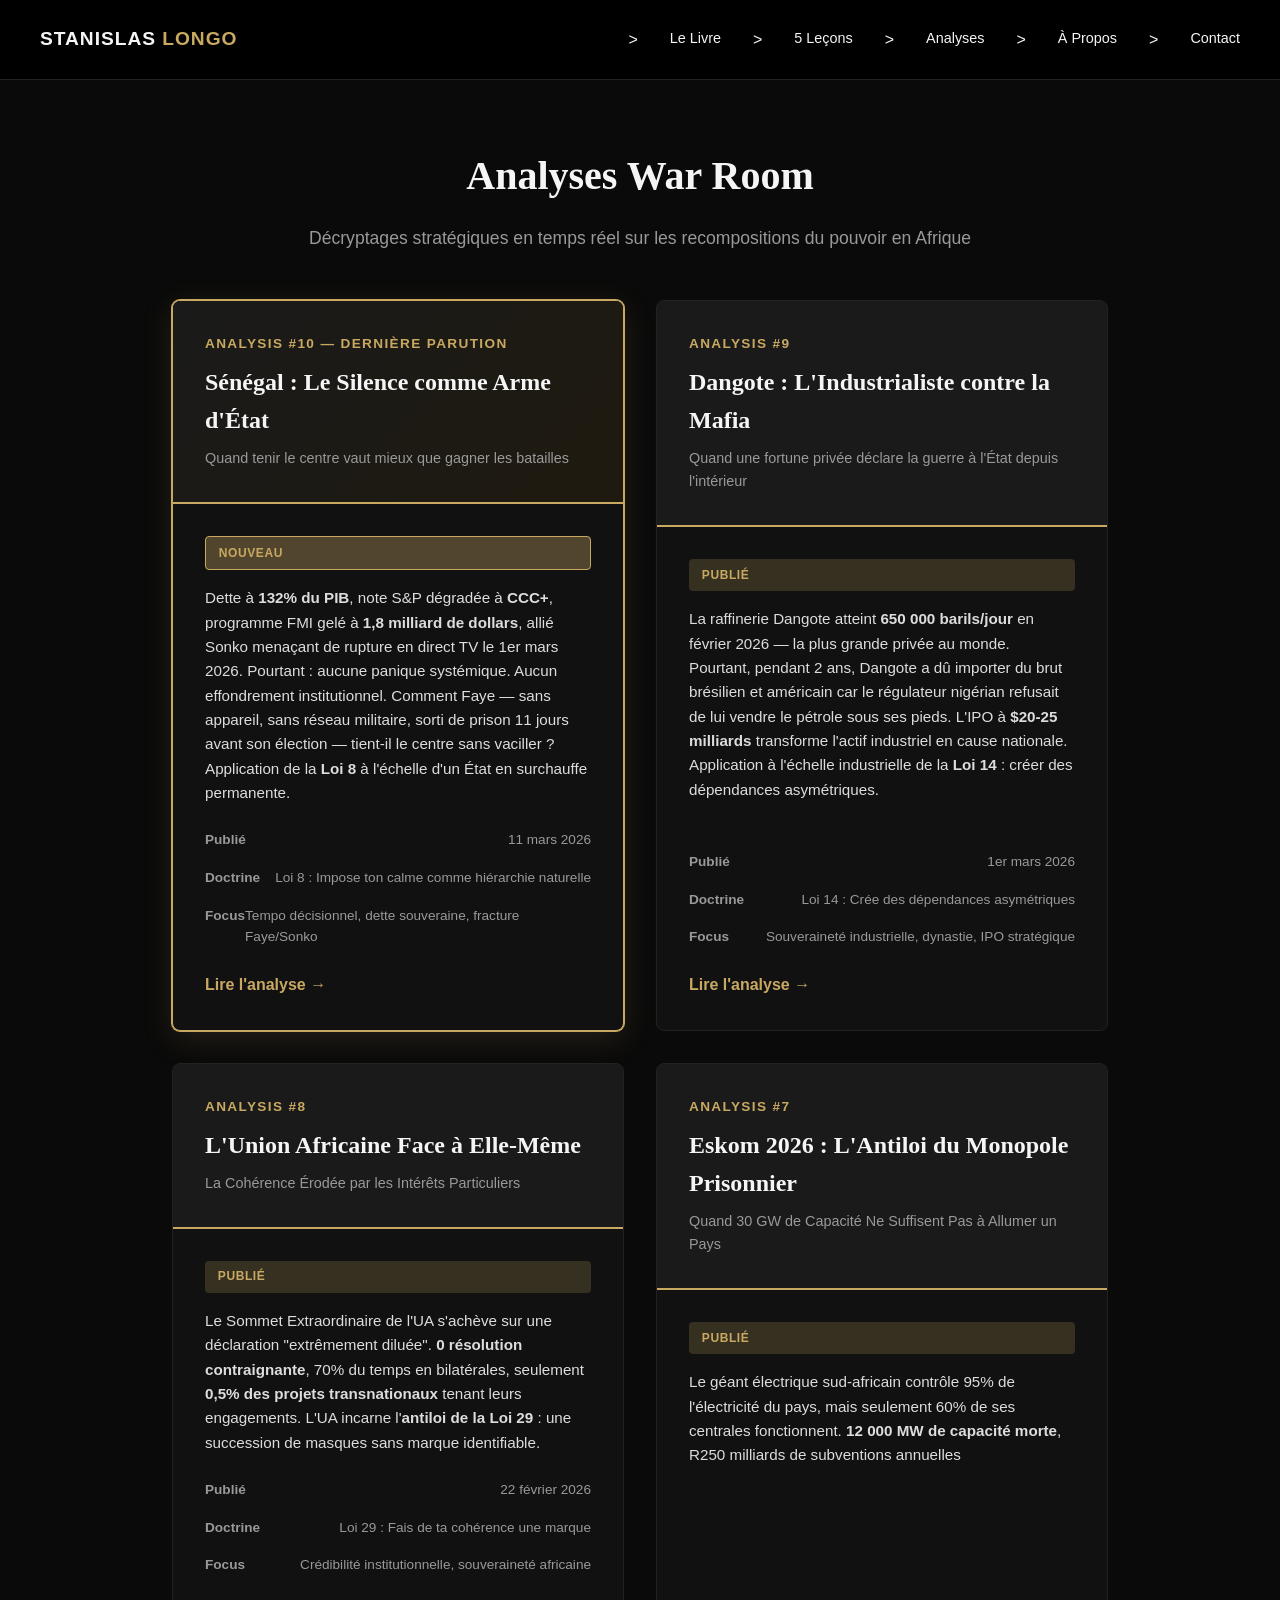
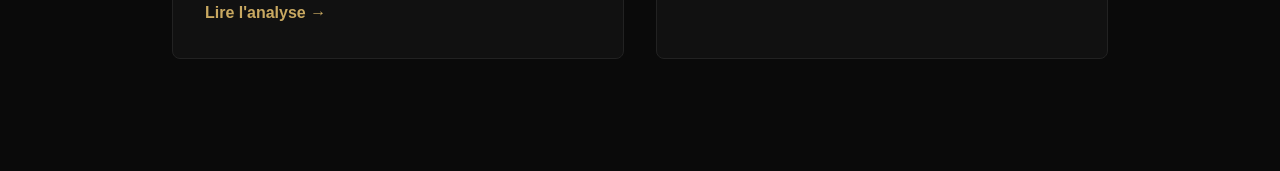
==== commit 635699eb: "Update analysis title and publication date for Sénégal" ====
--- a/analyses-war-room/index.html
+++ b/analyses-war-room/index.html
@@ -78,7 +78,7 @@
             <article class="analysis-card featured">
                 <div class="card-header featured-header">
                     <div class="card-number">Analysis #10 — Dernière parution</div>
-                    <h2 class="card-title">Sénégal 2026 : Le Silence comme Arme d'État</h2>
+                    <h2 class="card-title">Sénégal : Le Silence comme Arme d'État</h2>
                     <p class="card-subtitle">Quand tenir le centre vaut mieux que gagner les batailles</p>
                 </div>
                 <div class="card-body">
@@ -92,7 +92,7 @@
                     <div class="card-meta">
                         <div class="meta-item">
                             <span class="meta-label">Publié</span>
-                            <span>9 mars 2026</span>
+                            <span>11 mars 2026</span>
                         </div>
                         <div class="meta-item">
                             <span class="meta-label">Doctrine</span>
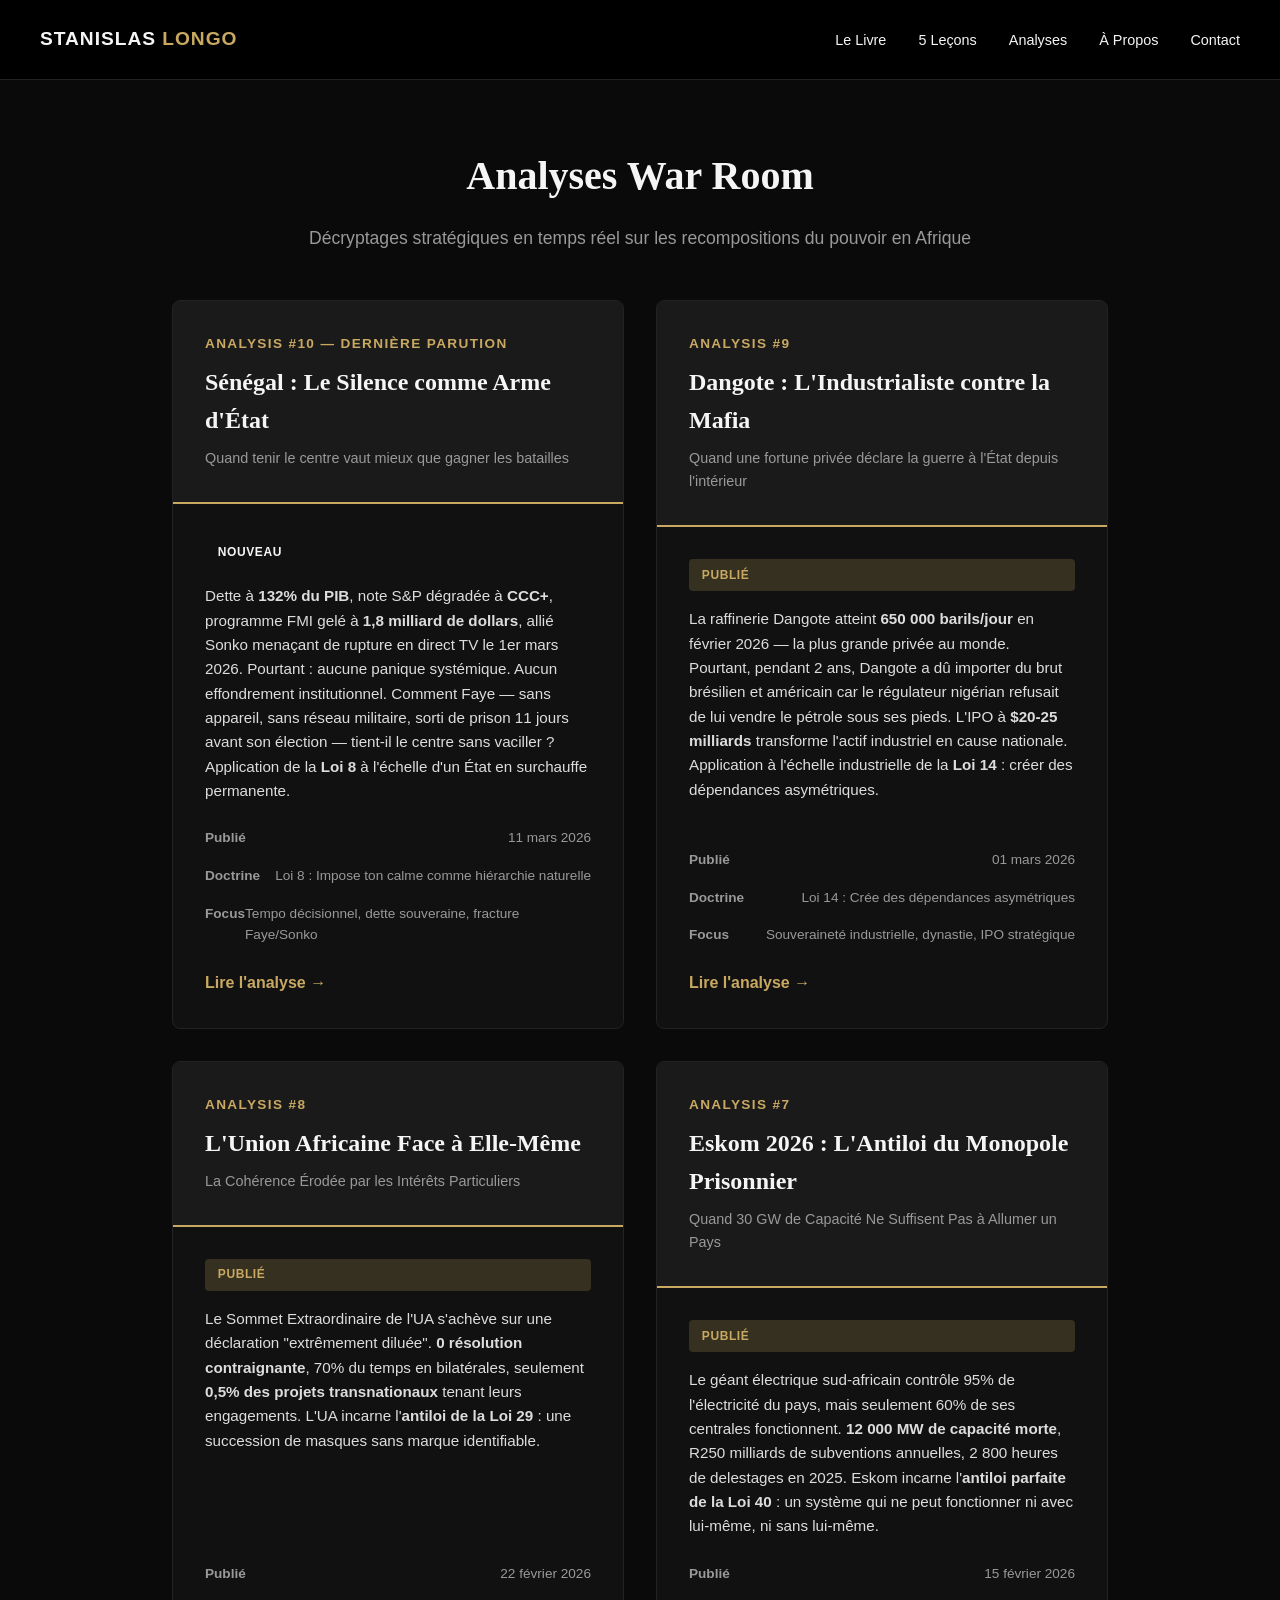
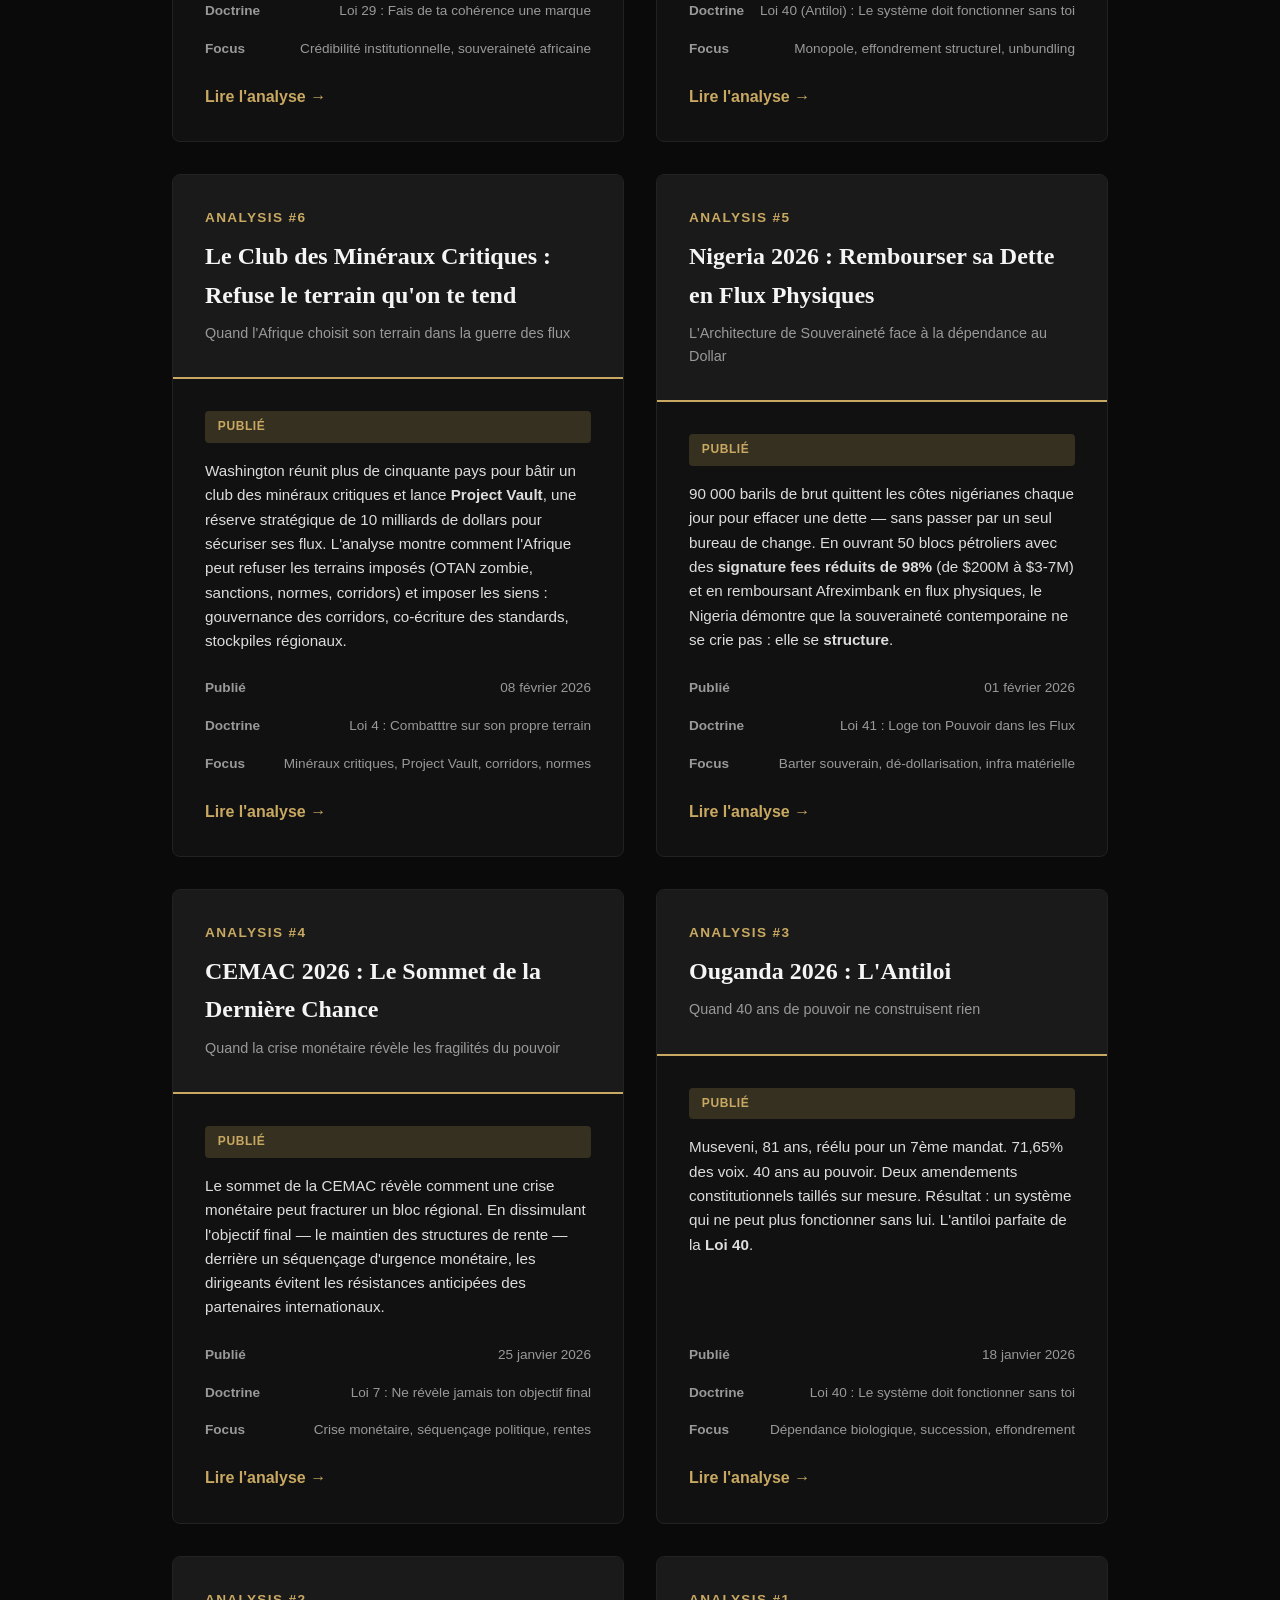
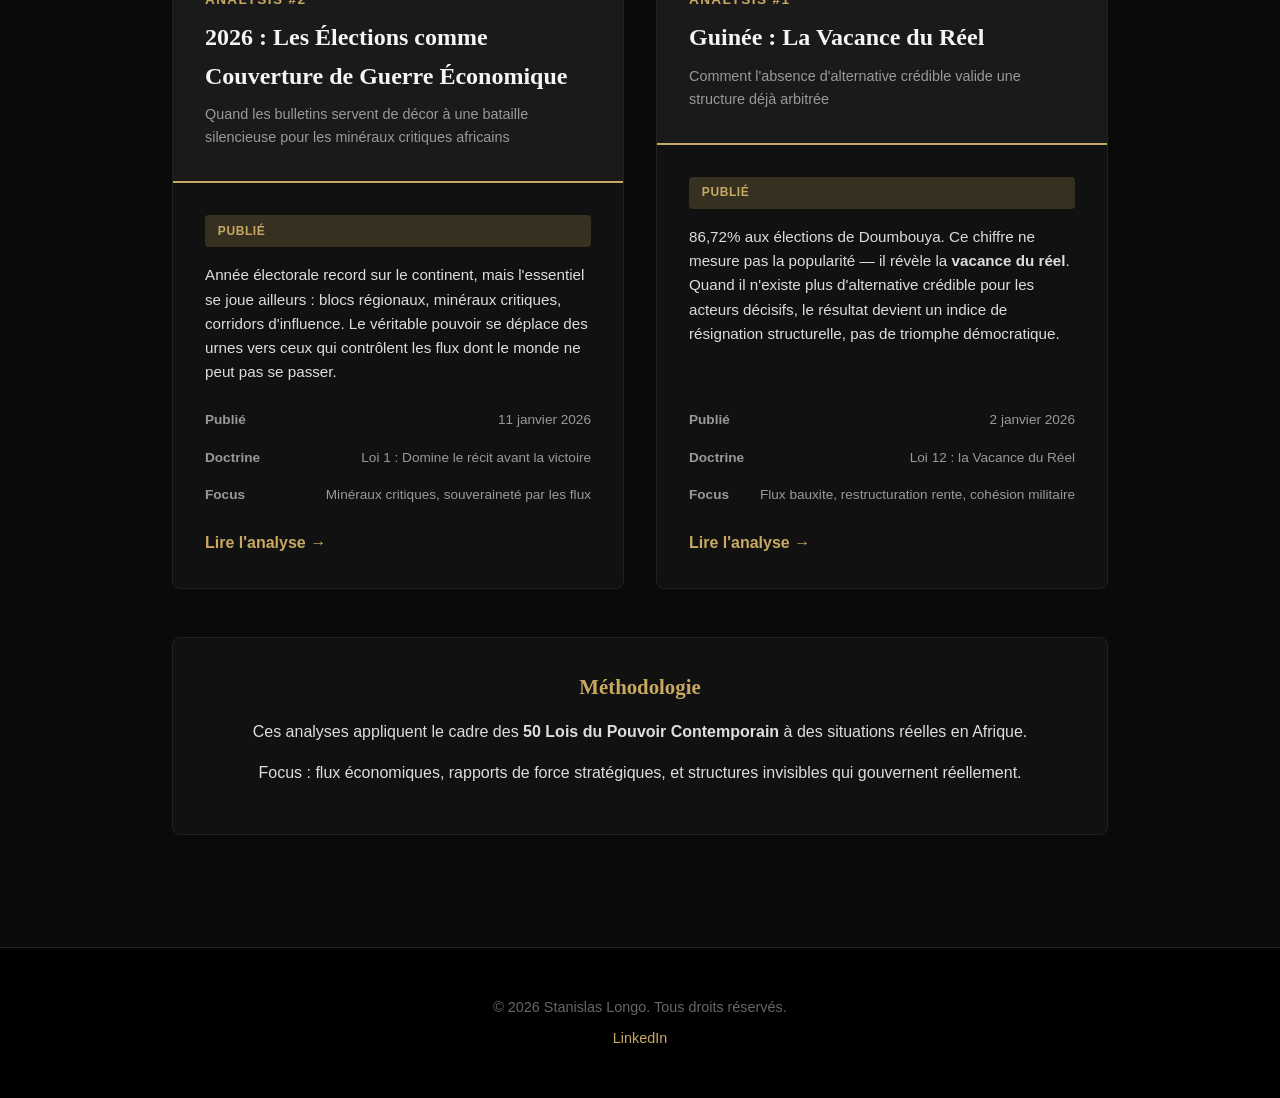
==== commit a0c84f11: "Refactor HTML structure and update content" ====
--- a/analyses-war-room/index.html
+++ b/analyses-war-room/index.html
@@ -5,7 +5,7 @@
     <meta name="viewport" content="width=device-width, initial-scale=1.0">
     <title>Analyses War Room — Stanislas Longo</title>
     <meta name="description" content="Analyses stratégiques en temps réel sur les recompositions du pouvoir en Afrique. Par Stanislas Longo.">
-    
+
     <style>
         * { margin: 0; padding: 0; box-sizing: border-box; }
         body { font-family: -apple-system, BlinkMacSystemFont, 'Segoe UI', 'Inter', sans-serif; background-color: #0a0a0a; color: #f5f5f5; line-height: 1.6; }
@@ -23,9 +23,7 @@
         .analyses-grid { display: grid; grid-template-columns: repeat(auto-fit, minmax(320px, 1fr)); gap: 2rem; margin: 3rem 0; }
         .analysis-card { background-color: #111; border: 1px solid #222; border-radius: 8px; overflow: hidden; transition: all 0.3s; display: flex; flex-direction: column; }
         .analysis-card:hover { border-color: #c9a961; transform: translateY(-4px); box-shadow: 0 8px 24px rgba(201, 169, 97, 0.1); }
-        .analysis-card.featured { border-color: #c9a961; box-shadow: 0 0 0 1px #c9a961, 0 8px 32px rgba(201, 169, 97, 0.15); }
         .card-header { background-color: #1a1a1a; padding: 2rem; border-bottom: 2px solid #c9a961; }
-        .card-header.featured-header { background: linear-gradient(135deg, #1a1a1a 0%, #1f1a0f 100%); }
         .card-number { font-size: 0.85rem; color: #c9a961; font-weight: 600; margin-bottom: 0.5rem; text-transform: uppercase; letter-spacing: 0.1em; }
         .card-title { font-size: 1.5rem; font-weight: 700; margin-bottom: 0.5rem; font-family: Georgia, serif; color: #f5f5f5; }
         .card-subtitle { font-size: 0.9rem; color: #999; }
@@ -40,7 +38,6 @@
         .analysis-card:hover .read-link::after { transform: translateX(4px); }
         .status-badge { display: inline-block; padding: 0.4rem 0.8rem; border-radius: 4px; font-size: 0.75rem; font-weight: 600; text-transform: uppercase; letter-spacing: 0.05em; margin-bottom: 1rem; }
         .status-published { background-color: rgba(201, 169, 97, 0.2); color: #c9a961; }
-        .status-new { background-color: rgba(201, 169, 97, 0.35); color: #c9a961; border: 1px solid #c9a961; }
         .info-section { background-color: #111; border: 1px solid #222; border-radius: 8px; padding: 2rem; margin: 3rem 0; text-align: center; }
         .info-section h2 { font-size: 1.3rem; margin-bottom: 1rem; color: #c9a961; font-family: Georgia, serif; }
         .info-section p { color: #ddd; margin-bottom: 1rem; }
@@ -57,11 +54,11 @@
         <nav>
             <a href="/" class="logo">STANISLAS <span>LONGO</span></a>
             <ul>
-                ><a href="/#livre">Le Livre</a></li>
-                ><a href="/#lecons">5 Leçons</a></li>
-                ><a href="/analyses-war-room">Analyses</a></li>
-                ><a href="/#auteur">À Propos</a></li>
-                ><a href="/#contact">Contact</a></li>
+                <li><a href="/#livre">Le Livre</a></li>
+                <li><a href="/#lecons">5 Leçons</a></li>
+                <li><a href="/analyses-war-room">Analyses</a></li>
+                <li><a href="/#auteur">À Propos</a></li>
+                <li><a href="/#contact">Contact</a></li>
             </ul>
         </nav>
     </header>
@@ -73,8 +70,7 @@
 
     <div class="container">
         <div class="analyses-grid">
-
-            <!-- BRIEF #10 : SÉNÉGAL — NOUVEAU -->
+<!-- BRIEF #10 : SÉNÉGAL — NOUVEAU -->
             <article class="analysis-card featured">
                 <div class="card-header featured-header">
                     <div class="card-number">Analysis #10 — Dernière parution</div>
@@ -124,7 +120,7 @@
                     <div class="card-meta">
                         <div class="meta-item">
                             <span class="meta-label">Publié</span>
-                            <span>1er mars 2026</span>
+                            <span>01 mars 2026</span>
                         </div>
                         <div class="meta-item">
                             <span class="meta-label">Doctrine</span>
@@ -183,4 +179,232 @@
                     <div class="status-badge status-published">PUBLIÉ</div>
                     <p class="card-description">
                         Le géant électrique sud-africain contrôle 95% de l'électricité du pays, mais seulement 60% de ses centrales fonctionnent. 
-                        <strong>12 000 MW de capacité morte</strong>, R250 milliards de subventions annuelles
+                        <strong>12 000 MW de capacité morte</strong>, R250 milliards de subventions annuelles, 2 800 heures de delestages en 2025. 
+                        Eskom incarne l'<strong>antiloi parfaite de la Loi 40</strong> : un système qui ne peut fonctionner ni avec lui-même, ni sans lui-même.
+                    </p>
+                    <div class="card-meta">
+                        <div class="meta-item">
+                            <span class="meta-label">Publié</span>
+                            <span>15 février 2026</span>
+                        </div>
+                        <div class="meta-item">
+                            <span class="meta-label">Doctrine</span>
+                            <span>Loi 40 (Antiloi) : Le système doit fonctionner sans toi</span>
+                        </div>
+                        <div class="meta-item">
+                            <span class="meta-label">Focus</span>
+                            <span>Monopole, effondrement structurel, unbundling</span>
+                        </div>
+                    </div>
+                    <a href="/analyses-war-room/eskom-2026-antiloi-monopole-prisonnier/" class="read-link">Lire l'analyse</a>
+                </div>
+            </article>
+
+            <!-- BRIEF #6 : CLUB DES MINÉRAUX CRITIQUES -->
+            <article class="analysis-card">
+                <div class="card-header">
+                    <div class="card-number">Analysis #6</div>
+                    <h2 class="card-title">Le Club des Minéraux Critiques : Refuse le terrain qu'on te tend</h2>
+                    <p class="card-subtitle">Quand l'Afrique choisit son terrain dans la guerre des flux</p>
+                </div>
+                <div class="card-body">
+                    <div class="status-badge status-published">PUBLIÉ</div>
+                    <p class="card-description">
+                        Washington réunit plus de cinquante pays pour bâtir un club des minéraux critiques et lance 
+                        <strong>Project Vault</strong>, une réserve stratégique de 10 milliards de dollars pour sécuriser ses flux. 
+                        L'analyse montre comment l'Afrique peut refuser les terrains imposés (OTAN zombie, sanctions, normes, corridors) 
+                        et imposer les siens : gouvernance des corridors, co-écriture des standards, stockpiles régionaux.
+                    </p>
+                    <div class="card-meta">
+                        <div class="meta-item">
+                            <span class="meta-label">Publié</span>
+                            <span>08 février 2026</span>
+                        </div>
+                        <div class="meta-item">
+                            <span class="meta-label">Doctrine</span>
+                            <span>Loi 4 : Combatttre sur son propre terrain</span>
+                        </div>
+                        <div class="meta-item">
+                            <span class="meta-label">Focus</span>
+                            <span>Minéraux critiques, Project Vault, corridors, normes</span>
+                        </div>
+                    </div>
+                    <a href="/analyses-war-room/2026-club-mineraux-critiques/" class="read-link">Lire l'analyse</a>
+                </div>
+            </article>
+
+            <!-- BRIEF #5 : NIGERIA 2026 -->
+            <article class="analysis-card">
+                <div class="card-header">
+                    <div class="card-number">Analysis #5</div>
+                    <h2 class="card-title">Nigeria 2026 : Rembourser sa Dette en Flux Physiques</h2>
+                    <p class="card-subtitle">L'Architecture de Souveraineté face à la dépendance au Dollar</p>
+                </div>
+                <div class="card-body">
+                    <div class="status-badge status-published">PUBLIÉ</div>
+                    <p class="card-description">
+                        90 000 barils de brut quittent les côtes nigérianes chaque jour pour effacer une dette — sans passer par un seul bureau de change. 
+                        En ouvrant 50 blocs pétroliers avec des <strong>signature fees réduits de 98%</strong> (de $200M à $3-7M) et en remboursant 
+                        Afreximbank en flux physiques, le Nigeria démontre que la souveraineté contemporaine ne se crie pas : elle se <strong>structure</strong>.
+                    </p>
+                    <div class="card-meta">
+                        <div class="meta-item">
+                            <span class="meta-label">Publié</span>
+                            <span>01 février 2026</span>
+                        </div>
+                        <div class="meta-item">
+                            <span class="meta-label">Doctrine</span>
+                            <span>Loi 41 : Loge ton Pouvoir dans les Flux</span>
+                        </div>
+                        <div class="meta-item">
+                            <span class="meta-label">Focus</span>
+                            <span>Barter souverain, dé-dollarisation, infra matérielle</span>
+                        </div>
+                    </div>
+                    <a href="/analyses-war-room/nigeria-2026-barter-souverain/" class="read-link">Lire l'analyse</a>
+                </div>
+            </article>
+
+            <!-- BRIEF #4 : CEMAC 2026 -->
+            <article class="analysis-card">
+                <div class="card-header">
+                    <div class="card-number">Analysis #4</div>
+                    <h2 class="card-title">CEMAC 2026 : Le Sommet de la Dernière Chance</h2>
+                    <p class="card-subtitle">Quand la crise monétaire révèle les fragilités du pouvoir</p>
+                </div>
+                <div class="card-body">
+                    <div class="status-badge status-published">PUBLIÉ</div>
+                    <p class="card-description">
+                        Le sommet de la CEMAC révèle comment une crise monétaire peut fracturer un bloc régional. 
+                        En dissimulant l'objectif final — le maintien des structures de rente — derrière un séquençage d'urgence monétaire, 
+                        les dirigeants évitent les résistances anticipées des partenaires internationaux.
+                    </p>
+                    <div class="card-meta">
+                        <div class="meta-item">
+                            <span class="meta-label">Publié</span>
+                            <span>25 janvier 2026</span>
+                        </div>
+                        <div class="meta-item">
+                            <span class="meta-label">Doctrine</span>
+                            <span>Loi 7 : Ne révèle jamais ton objectif final</span>
+                        </div>
+                        <div class="meta-item">
+                            <span class="meta-label">Focus</span>
+                            <span>Crise monétaire, séquençage politique, rentes</span>
+                        </div>
+                    </div>
+                    <a href="/analyses-war-room/cemac-2026-sommet-crise-monetaire/" class="read-link">Lire l'analyse</a>
+                </div>
+            </article>
+
+            <!-- BRIEF #3 : OUGANDA -->
+            <article class="analysis-card">
+                <div class="card-header">
+                    <div class="card-number">Analysis #3</div>
+                    <h2 class="card-title">Ouganda 2026 : L'Antiloi</h2>
+                    <p class="card-subtitle">Quand 40 ans de pouvoir ne construisent rien</p>
+                </div>
+                <div class="card-body">
+                    <div class="status-badge status-published">PUBLIÉ</div>
+                    <p class="card-description">
+                        Museveni, 81 ans, réélu pour un 7ème mandat. 71,65% des voix. 40 ans au pouvoir. 
+                        Deux amendements constitutionnels taillés sur mesure. Résultat : un système qui ne peut plus fonctionner sans lui. 
+                        L'antiloi parfaite de la <strong>Loi 40</strong>.
+                    </p>
+                    <div class="card-meta">
+                        <div class="meta-item">
+                            <span class="meta-label">Publié</span>
+                            <span>18 janvier 2026</span>
+                        </div>
+                        <div class="meta-item">
+                            <span class="meta-label">Doctrine</span>
+                            <span>Loi 40 : Le système doit fonctionner sans toi</span>
+                        </div>
+                        <div class="meta-item">
+                            <span class="meta-label">Focus</span>
+                            <span>Dépendance biologique, succession, effondrement</span>
+                        </div>
+                    </div>
+                    <a href="/analyses-war-room/ouganda-2026-antiloi/" class="read-link">Lire l'analyse</a>
+                </div>
+            </article>
+
+            <!-- BRIEF #2 : MINÉRAUX -->
+            <article class="analysis-card">
+                <div class="card-header">
+                    <div class="card-number">Analysis #2</div>
+                    <h2 class="card-title">2026 : Les Élections comme Couverture de Guerre Économique</h2>
+                    <p class="card-subtitle">Quand les bulletins servent de décor à une bataille silencieuse pour les minéraux critiques africains</p>
+                </div>
+                <div class="card-body">
+                    <div class="status-badge status-published">PUBLIÉ</div>
+                    <p class="card-description">
+                        Année électorale record sur le continent, mais l'essentiel se joue ailleurs : blocs régionaux, minéraux critiques, corridors d'influence. 
+                        Le véritable pouvoir se déplace des urnes vers ceux qui contrôlent les flux dont le monde ne peut pas se passer.
+                    </p>
+                    <div class="card-meta">
+                        <div class="meta-item">
+                            <span class="meta-label">Publié</span>
+                            <span>11 janvier 2026</span>
+                        </div>
+                        <div class="meta-item">
+                            <span class="meta-label">Doctrine</span>
+                            <span>Loi 1 : Domine le récit avant la victoire</span>
+                        </div>
+                        <div class="meta-item">
+                            <span class="meta-label">Focus</span>
+                            <span>Minéraux critiques, souveraineté par les flux</span>
+                        </div>
+                    </div>
+                    <a href="/analyses-war-room/2026-elections-mineraux-critiques.html" class="read-link">Lire l'analyse</a>
+                </div>
+            </article>
+
+            <!-- BRIEF #1 : GUINÉE -->
+            <article class="analysis-card">
+                <div class="card-header">
+                    <div class="card-number">Analysis #1</div>
+                    <h2 class="card-title">Guinée : La Vacance du Réel</h2>
+                    <p class="card-subtitle">Comment l'absence d'alternative crédible valide une structure déjà arbitrée</p>
+                </div>
+                <div class="card-body">
+                    <div class="status-badge status-published">PUBLIÉ</div>
+                    <p class="card-description">
+                        86,72% aux élections de Doumbouya. Ce chiffre ne mesure pas la popularité — il révèle la <strong>vacance du réel</strong>. 
+                        Quand il n'existe plus d'alternative crédible pour les acteurs décisifs, le résultat devient un indice de résignation structurelle, 
+                        pas de triomphe démocratique.
+                    </p>
+                    <div class="card-meta">
+                        <div class="meta-item">
+                            <span class="meta-label">Publié</span>
+                            <span>2 janvier 2026</span>
+                        </div>
+                        <div class="meta-item">
+                            <span class="meta-label">Doctrine</span>
+                            <span>Loi 12 : la Vacance du Réel</span>
+                        </div>
+                        <div class="meta-item">
+                            <span class="meta-label">Focus</span>
+                            <span>Flux bauxite, restructuration rente, cohésion militaire</span>
+                        </div>
+                    </div>
+                    <a href="/analyses-war-room/guinee-vacance-du-reel/" class="read-link">Lire l'analyse</a>
+                </div>
+            </article>
+        </div>
+
+        <div class="info-section">
+            <h2>Méthodologie</h2>
+            <p>Ces analyses appliquent le cadre des <strong>50 Lois du Pouvoir Contemporain</strong> à des situations réelles en Afrique.</p>
+            <p>Focus : flux économiques, rapports de force stratégiques, et structures invisibles qui gouvernent réellement.</p>
+        </div>
+    </div>
+
+    <footer>
+        <p>© 2026 Stanislas Longo. Tous droits réservés.</p>
+        <p style="margin-top: 0.5rem;">
+            <a href="https://www.linkedin.com/in/stanislas-longo-mba-631a1130/">LinkedIn</a>
+        </p>
+    </footer>
+</body>
+</html>
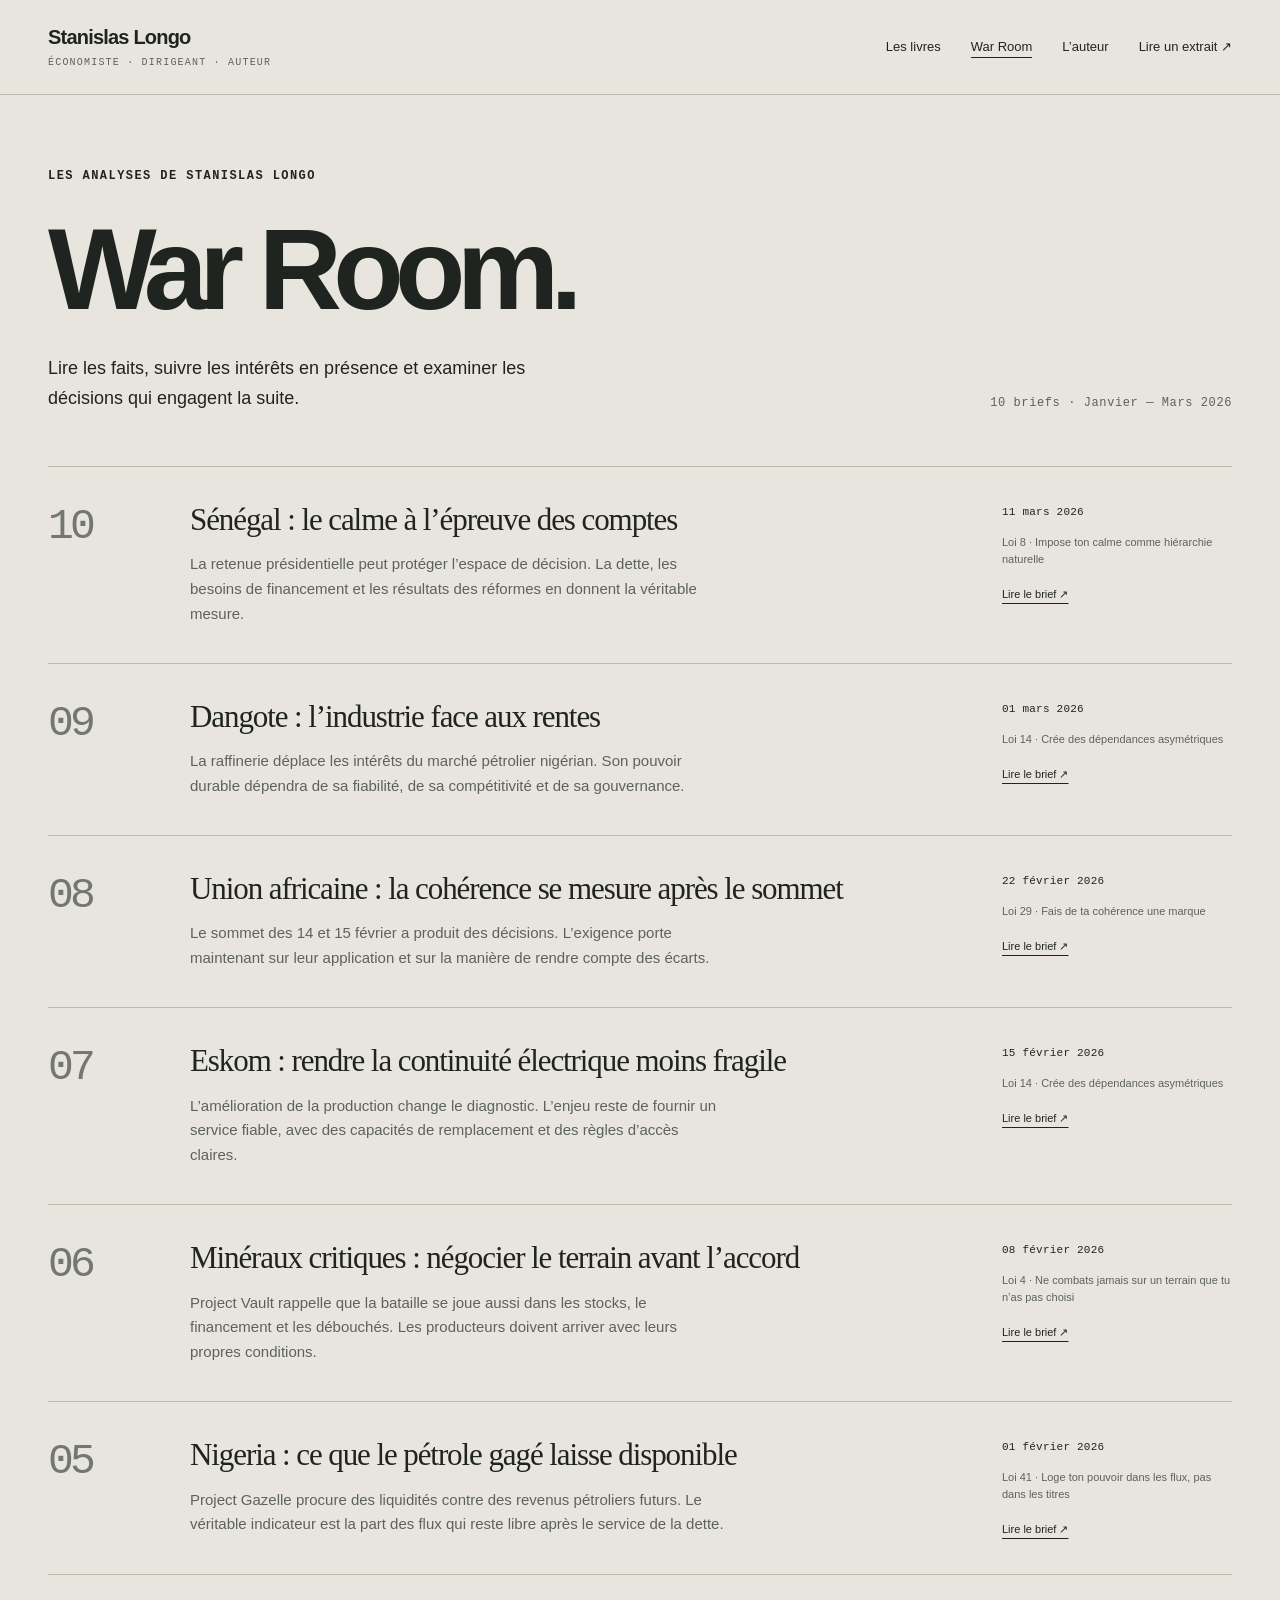
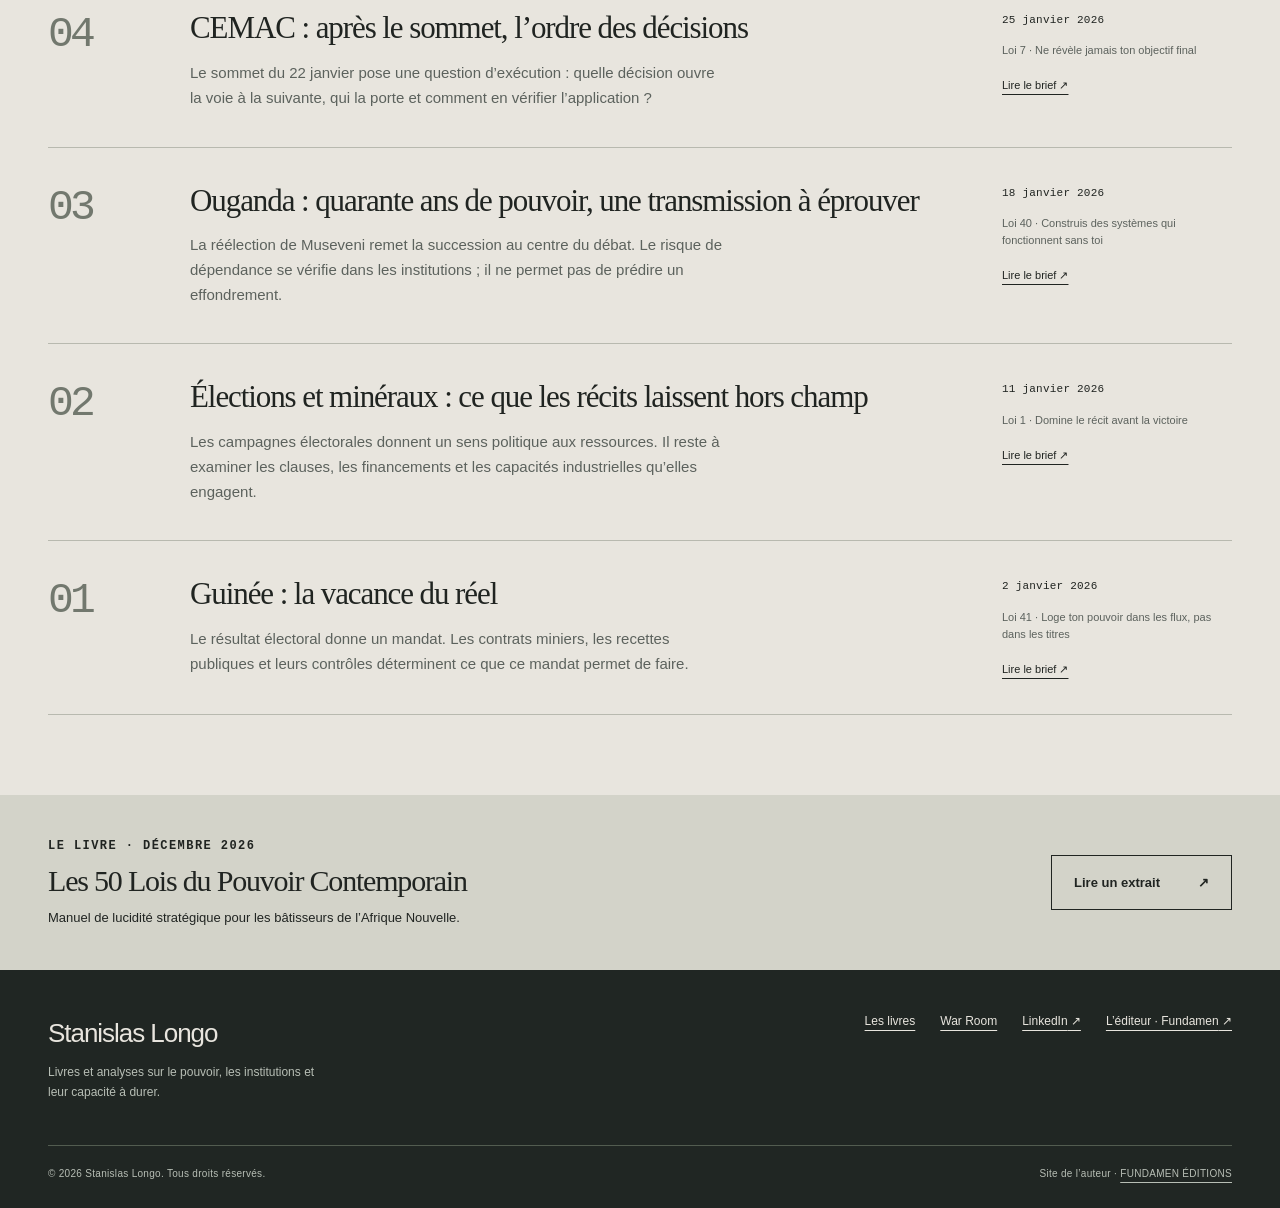
==== commit ceb768c3: "Refonte du site auteur et alignement éditorial sur la PRIME EDIT Portrait fourni par l’auteur, direc" ====
--- a/analyses-war-room/index.html
+++ b/analyses-war-room/index.html
@@ -1,410 +1,16 @@
-<!DOCTYPE html>
-<html lang="fr">
-<head>
-    <meta charset="UTF-8">
-    <meta name="viewport" content="width=device-width, initial-scale=1.0">
-    <title>Analyses War Room — Stanislas Longo</title>
-    <meta name="description" content="Analyses stratégiques en temps réel sur les recompositions du pouvoir en Afrique. Par Stanislas Longo.">
-
-    <style>
-        * { margin: 0; padding: 0; box-sizing: border-box; }
-        body { font-family: -apple-system, BlinkMacSystemFont, 'Segoe UI', 'Inter', sans-serif; background-color: #0a0a0a; color: #f5f5f5; line-height: 1.6; }
-        header { background-color: #000; padding: 1.5rem 2rem; border-bottom: 1px solid #222; position: sticky; top: 0; z-index: 100; }
-        nav { max-width: 1200px; margin: 0 auto; display: flex; justify-content: space-between; align-items: center; }
-        .logo { font-size: 1.2rem; font-weight: 700; color: #f5f5f5; text-decoration: none; letter-spacing: 0.05em; }
-        .logo span { color: #c9a961; }
-        nav ul { display: flex; gap: 2rem; list-style: none; }
-        nav a { color: #f5f5f5; text-decoration: none; font-size: 0.9rem; transition: color 0.3s; }
-        nav a:hover { color: #c9a961; }
-        .hero { max-width: 900px; margin: 4rem auto 3rem; padding: 0 2rem; text-align: center; }
-        .hero h1 { font-size: 2.5rem; font-weight: 700; margin-bottom: 1rem; font-family: Georgia, serif; }
-        .hero .subtitle { font-size: 1.1rem; color: #999; margin-bottom: 2rem; }
-        .container { max-width: 1000px; margin: 0 auto; padding: 0 2rem 4rem; }
-        .analyses-grid { display: grid; grid-template-columns: repeat(auto-fit, minmax(320px, 1fr)); gap: 2rem; margin: 3rem 0; }
-        .analysis-card { background-color: #111; border: 1px solid #222; border-radius: 8px; overflow: hidden; transition: all 0.3s; display: flex; flex-direction: column; }
-        .analysis-card:hover { border-color: #c9a961; transform: translateY(-4px); box-shadow: 0 8px 24px rgba(201, 169, 97, 0.1); }
-        .card-header { background-color: #1a1a1a; padding: 2rem; border-bottom: 2px solid #c9a961; }
-        .card-number { font-size: 0.85rem; color: #c9a961; font-weight: 600; margin-bottom: 0.5rem; text-transform: uppercase; letter-spacing: 0.1em; }
-        .card-title { font-size: 1.5rem; font-weight: 700; margin-bottom: 0.5rem; font-family: Georgia, serif; color: #f5f5f5; }
-        .card-subtitle { font-size: 0.9rem; color: #999; }
-        .card-body { padding: 2rem; flex-grow: 1; display: flex; flex-direction: column; }
-        .card-description { color: #ddd; margin-bottom: 1.5rem; font-size: 0.95rem; line-height: 1.6; }
-        .card-meta { display: flex; flex-direction: column; gap: 1rem; margin-top: auto; }
-        .meta-item { font-size: 0.85rem; color: #999; display: flex; justify-content: space-between; }
-        .meta-label { font-weight: 600; }
-        .read-link { display: inline-block; margin-top: 1.5rem; color: #c9a961; text-decoration: none; font-weight: 600; transition: all 0.3s; }
-        .read-link:hover { color: #f5f5f5; }
-        .read-link::after { content: ' →'; transition: transform 0.3s; }
-        .analysis-card:hover .read-link::after { transform: translateX(4px); }
-        .status-badge { display: inline-block; padding: 0.4rem 0.8rem; border-radius: 4px; font-size: 0.75rem; font-weight: 600; text-transform: uppercase; letter-spacing: 0.05em; margin-bottom: 1rem; }
-        .status-published { background-color: rgba(201, 169, 97, 0.2); color: #c9a961; }
-        .info-section { background-color: #111; border: 1px solid #222; border-radius: 8px; padding: 2rem; margin: 3rem 0; text-align: center; }
-        .info-section h2 { font-size: 1.3rem; margin-bottom: 1rem; color: #c9a961; font-family: Georgia, serif; }
-        .info-section p { color: #ddd; margin-bottom: 1rem; }
-        footer { background-color: #000; padding: 3rem 2rem; border-top: 1px solid #222; text-align: center; }
-        footer p { color: #666; font-size: 0.9rem; }
-        footer a { color: #c9a961; text-decoration: none; }
-        footer a:hover { text-decoration: underline; }
-        @media (max-width: 768px) { .hero h1 { font-size: 2rem; } nav ul { gap: 1rem; font-size: 0.8rem; } .analyses-grid { grid-template-columns: 1fr; } .card-title { font-size: 1.2rem; } }
-    </style>
-<base target="_blank">
-</head>
-<body>
-    <header>
-        <nav>
-            <a href="/" class="logo">STANISLAS <span>LONGO</span></a>
-            <ul>
-                <li><a href="/#livre">Le Livre</a></li>
-                <li><a href="/#lecons">5 Leçons</a></li>
-                <li><a href="/analyses-war-room">Analyses</a></li>
-                <li><a href="/#auteur">À Propos</a></li>
-                <li><a href="/#contact">Contact</a></li>
-            </ul>
-        </nav>
-    </header>
-
-    <div class="hero">
-        <h1>Analyses War Room</h1>
-        <p class="subtitle">Décryptages stratégiques en temps réel sur les recompositions du pouvoir en Afrique</p>
-    </div>
-
-    <div class="container">
-        <div class="analyses-grid">
-<!-- BRIEF #10 : SÉNÉGAL — NOUVEAU -->
-            <article class="analysis-card featured">
-                <div class="card-header featured-header">
-                    <div class="card-number">Analysis #10 — Dernière parution</div>
-                    <h2 class="card-title">Sénégal : Le Silence comme Arme d'État</h2>
-                    <p class="card-subtitle">Quand tenir le centre vaut mieux que gagner les batailles</p>
-                </div>
-                <div class="card-body">
-                    <div class="status-badge status-new">NOUVEAU</div>
-                    <p class="card-description">
-                        Dette à <strong>132% du PIB</strong>, note S&P dégradée à <strong>CCC+</strong>, programme FMI gelé à <strong>1,8 milliard de dollars</strong>, allié Sonko menaçant de rupture en direct TV le 1er mars 2026. 
-                        Pourtant : aucune panique systémique. Aucun effondrement institutionnel. 
-                        Comment Faye — sans appareil, sans réseau militaire, sorti de prison 11 jours avant son élection — tient-il le centre sans vaciller ? 
-                        Application de la <strong>Loi 8</strong> à l'échelle d'un État en surchauffe permanente.
-                    </p>
-                    <div class="card-meta">
-                        <div class="meta-item">
-                            <span class="meta-label">Publié</span>
-                            <span>11 mars 2026</span>
-                        </div>
-                        <div class="meta-item">
-                            <span class="meta-label">Doctrine</span>
-                            <span>Loi 8 : Impose ton calme comme hiérarchie naturelle</span>
-                        </div>
-                        <div class="meta-item">
-                            <span class="meta-label">Focus</span>
-                            <span>Tempo décisionnel, dette souveraine, fracture Faye/Sonko</span>
-                        </div>
-                    </div>
-                    <a href="/analyses-war-room/senegal-2026-silence-arme-etat/" class="read-link">Lire l'analyse</a>
-                </div>
-            </article>
-
-            <!-- BRIEF #9 : DANGOTE -->
-            <article class="analysis-card">
-                <div class="card-header">
-                    <div class="card-number">Analysis #9</div>
-                    <h2 class="card-title">Dangote : L'Industrialiste contre la Mafia</h2>
-                    <p class="card-subtitle">Quand une fortune privée déclare la guerre à l'État depuis l'intérieur</p>
-                </div>
-                <div class="card-body">
-                    <div class="status-badge status-published">PUBLIÉ</div>
-                    <p class="card-description">
-                        La raffinerie Dangote atteint <strong>650 000 barils/jour</strong> en février 2026 — la plus grande privée au monde. 
-                        Pourtant, pendant 2 ans, Dangote a dû importer du brut brésilien et américain car le régulateur nigérian refusait de lui vendre le pétrole sous ses pieds. 
-                        L'IPO à <strong>$20-25 milliards</strong> transforme l'actif industriel en cause nationale. Application à l'échelle industrielle de la <strong>Loi 14</strong> : créer des dépendances asymétriques.
-                    </p>
-                    <div class="card-meta">
-                        <div class="meta-item">
-                            <span class="meta-label">Publié</span>
-                            <span>01 mars 2026</span>
-                        </div>
-                        <div class="meta-item">
-                            <span class="meta-label">Doctrine</span>
-                            <span>Loi 14 : Crée des dépendances asymétriques</span>
-                        </div>
-                        <div class="meta-item">
-                            <span class="meta-label">Focus</span>
-                            <span>Souveraineté industrielle, dynastie, IPO stratégique</span>
-                        </div>
-                    </div>
-                    <a href="/analyses-war-room/dangote-2026-industrialiste-mafia/" class="read-link">Lire l'analyse</a>
-                </div>
-            </article>
-
-            <!-- BRIEF #8 : UNION AFRICAINE -->
-            <article class="analysis-card">
-                <div class="card-header">
-                    <div class="card-number">Analysis #8</div>
-                    <h2 class="card-title">L'Union Africaine Face à Elle-Même</h2>
-                    <p class="card-subtitle">La Cohérence Érodée par les Intérêts Particuliers</p>
-                </div>
-                <div class="card-body">
-                    <div class="status-badge status-published">PUBLIÉ</div>
-                    <p class="card-description">
-                        Le Sommet Extraordinaire de l'UA s'achève sur une déclaration "extrêmement diluée". 
-                        <strong>0 résolution contraignante</strong>, 70% du temps en bilatérales, seulement 
-                        <strong>0,5% des projets transnationaux</strong> tenant leurs engagements. L'UA incarne 
-                        l'<strong>antiloi de la Loi 29</strong> : une succession de masques sans marque identifiable.
-                    </p>
-                    <div class="card-meta">
-                        <div class="meta-item">
-                            <span class="meta-label">Publié</span>
-                            <span>22 février 2026</span>
-                        </div>
-                        <div class="meta-item">
-                            <span class="meta-label">Doctrine</span>
-                            <span>Loi 29 : Fais de ta cohérence une marque</span>
-                        </div>
-                        <div class="meta-item">
-                            <span class="meta-label">Focus</span>
-                            <span>Crédibilité institutionnelle, souveraineté africaine</span>
-                        </div>
-                    </div>
-                    <a href="/analyses-war-room/union-africaine-face-a-elle-meme/" class="read-link">Lire l'analyse</a>
-                </div>
-            </article>
-
-            <!-- BRIEF #7 : ESKOM -->
-            <article class="analysis-card">
-                <div class="card-header">
-                    <div class="card-number">Analysis #7</div>
-                    <h2 class="card-title">Eskom 2026 : L'Antiloi du Monopole Prisonnier</h2>
-                    <p class="card-subtitle">Quand 30 GW de Capacité Ne Suffisent Pas à Allumer un Pays</p>
-                </div>
-                <div class="card-body">
-                    <div class="status-badge status-published">PUBLIÉ</div>
-                    <p class="card-description">
-                        Le géant électrique sud-africain contrôle 95% de l'électricité du pays, mais seulement 60% de ses centrales fonctionnent. 
-                        <strong>12 000 MW de capacité morte</strong>, R250 milliards de subventions annuelles, 2 800 heures de delestages en 2025. 
-                        Eskom incarne l'<strong>antiloi parfaite de la Loi 40</strong> : un système qui ne peut fonctionner ni avec lui-même, ni sans lui-même.
-                    </p>
-                    <div class="card-meta">
-                        <div class="meta-item">
-                            <span class="meta-label">Publié</span>
-                            <span>15 février 2026</span>
-                        </div>
-                        <div class="meta-item">
-                            <span class="meta-label">Doctrine</span>
-                            <span>Loi 40 (Antiloi) : Le système doit fonctionner sans toi</span>
-                        </div>
-                        <div class="meta-item">
-                            <span class="meta-label">Focus</span>
-                            <span>Monopole, effondrement structurel, unbundling</span>
-                        </div>
-                    </div>
-                    <a href="/analyses-war-room/eskom-2026-antiloi-monopole-prisonnier/" class="read-link">Lire l'analyse</a>
-                </div>
-            </article>
-
-            <!-- BRIEF #6 : CLUB DES MINÉRAUX CRITIQUES -->
-            <article class="analysis-card">
-                <div class="card-header">
-                    <div class="card-number">Analysis #6</div>
-                    <h2 class="card-title">Le Club des Minéraux Critiques : Refuse le terrain qu'on te tend</h2>
-                    <p class="card-subtitle">Quand l'Afrique choisit son terrain dans la guerre des flux</p>
-                </div>
-                <div class="card-body">
-                    <div class="status-badge status-published">PUBLIÉ</div>
-                    <p class="card-description">
-                        Washington réunit plus de cinquante pays pour bâtir un club des minéraux critiques et lance 
-                        <strong>Project Vault</strong>, une réserve stratégique de 10 milliards de dollars pour sécuriser ses flux. 
-                        L'analyse montre comment l'Afrique peut refuser les terrains imposés (OTAN zombie, sanctions, normes, corridors) 
-                        et imposer les siens : gouvernance des corridors, co-écriture des standards, stockpiles régionaux.
-                    </p>
-                    <div class="card-meta">
-                        <div class="meta-item">
-                            <span class="meta-label">Publié</span>
-                            <span>08 février 2026</span>
-                        </div>
-                        <div class="meta-item">
-                            <span class="meta-label">Doctrine</span>
-                            <span>Loi 4 : Combatttre sur son propre terrain</span>
-                        </div>
-                        <div class="meta-item">
-                            <span class="meta-label">Focus</span>
-                            <span>Minéraux critiques, Project Vault, corridors, normes</span>
-                        </div>
-                    </div>
-                    <a href="/analyses-war-room/2026-club-mineraux-critiques/" class="read-link">Lire l'analyse</a>
-                </div>
-            </article>
-
-            <!-- BRIEF #5 : NIGERIA 2026 -->
-            <article class="analysis-card">
-                <div class="card-header">
-                    <div class="card-number">Analysis #5</div>
-                    <h2 class="card-title">Nigeria 2026 : Rembourser sa Dette en Flux Physiques</h2>
-                    <p class="card-subtitle">L'Architecture de Souveraineté face à la dépendance au Dollar</p>
-                </div>
-                <div class="card-body">
-                    <div class="status-badge status-published">PUBLIÉ</div>
-                    <p class="card-description">
-                        90 000 barils de brut quittent les côtes nigérianes chaque jour pour effacer une dette — sans passer par un seul bureau de change. 
-                        En ouvrant 50 blocs pétroliers avec des <strong>signature fees réduits de 98%</strong> (de $200M à $3-7M) et en remboursant 
-                        Afreximbank en flux physiques, le Nigeria démontre que la souveraineté contemporaine ne se crie pas : elle se <strong>structure</strong>.
-                    </p>
-                    <div class="card-meta">
-                        <div class="meta-item">
-                            <span class="meta-label">Publié</span>
-                            <span>01 février 2026</span>
-                        </div>
-                        <div class="meta-item">
-                            <span class="meta-label">Doctrine</span>
-                            <span>Loi 41 : Loge ton Pouvoir dans les Flux</span>
-                        </div>
-                        <div class="meta-item">
-                            <span class="meta-label">Focus</span>
-                            <span>Barter souverain, dé-dollarisation, infra matérielle</span>
-                        </div>
-                    </div>
-                    <a href="/analyses-war-room/nigeria-2026-barter-souverain/" class="read-link">Lire l'analyse</a>
-                </div>
-            </article>
-
-            <!-- BRIEF #4 : CEMAC 2026 -->
-            <article class="analysis-card">
-                <div class="card-header">
-                    <div class="card-number">Analysis #4</div>
-                    <h2 class="card-title">CEMAC 2026 : Le Sommet de la Dernière Chance</h2>
-                    <p class="card-subtitle">Quand la crise monétaire révèle les fragilités du pouvoir</p>
-                </div>
-                <div class="card-body">
-                    <div class="status-badge status-published">PUBLIÉ</div>
-                    <p class="card-description">
-                        Le sommet de la CEMAC révèle comment une crise monétaire peut fracturer un bloc régional. 
-                        En dissimulant l'objectif final — le maintien des structures de rente — derrière un séquençage d'urgence monétaire, 
-                        les dirigeants évitent les résistances anticipées des partenaires internationaux.
-                    </p>
-                    <div class="card-meta">
-                        <div class="meta-item">
-                            <span class="meta-label">Publié</span>
-                            <span>25 janvier 2026</span>
-                        </div>
-                        <div class="meta-item">
-                            <span class="meta-label">Doctrine</span>
-                            <span>Loi 7 : Ne révèle jamais ton objectif final</span>
-                        </div>
-                        <div class="meta-item">
-                            <span class="meta-label">Focus</span>
-                            <span>Crise monétaire, séquençage politique, rentes</span>
-                        </div>
-                    </div>
-                    <a href="/analyses-war-room/cemac-2026-sommet-crise-monetaire/" class="read-link">Lire l'analyse</a>
-                </div>
-            </article>
-
-            <!-- BRIEF #3 : OUGANDA -->
-            <article class="analysis-card">
-                <div class="card-header">
-                    <div class="card-number">Analysis #3</div>
-                    <h2 class="card-title">Ouganda 2026 : L'Antiloi</h2>
-                    <p class="card-subtitle">Quand 40 ans de pouvoir ne construisent rien</p>
-                </div>
-                <div class="card-body">
-                    <div class="status-badge status-published">PUBLIÉ</div>
-                    <p class="card-description">
-                        Museveni, 81 ans, réélu pour un 7ème mandat. 71,65% des voix. 40 ans au pouvoir. 
-                        Deux amendements constitutionnels taillés sur mesure. Résultat : un système qui ne peut plus fonctionner sans lui. 
-                        L'antiloi parfaite de la <strong>Loi 40</strong>.
-                    </p>
-                    <div class="card-meta">
-                        <div class="meta-item">
-                            <span class="meta-label">Publié</span>
-                            <span>18 janvier 2026</span>
-                        </div>
-                        <div class="meta-item">
-                            <span class="meta-label">Doctrine</span>
-                            <span>Loi 40 : Le système doit fonctionner sans toi</span>
-                        </div>
-                        <div class="meta-item">
-                            <span class="meta-label">Focus</span>
-                            <span>Dépendance biologique, succession, effondrement</span>
-                        </div>
-                    </div>
-                    <a href="/analyses-war-room/ouganda-2026-antiloi/" class="read-link">Lire l'analyse</a>
-                </div>
-            </article>
-
-            <!-- BRIEF #2 : MINÉRAUX -->
-            <article class="analysis-card">
-                <div class="card-header">
-                    <div class="card-number">Analysis #2</div>
-                    <h2 class="card-title">2026 : Les Élections comme Couverture de Guerre Économique</h2>
-                    <p class="card-subtitle">Quand les bulletins servent de décor à une bataille silencieuse pour les minéraux critiques africains</p>
-                </div>
-                <div class="card-body">
-                    <div class="status-badge status-published">PUBLIÉ</div>
-                    <p class="card-description">
-                        Année électorale record sur le continent, mais l'essentiel se joue ailleurs : blocs régionaux, minéraux critiques, corridors d'influence. 
-                        Le véritable pouvoir se déplace des urnes vers ceux qui contrôlent les flux dont le monde ne peut pas se passer.
-                    </p>
-                    <div class="card-meta">
-                        <div class="meta-item">
-                            <span class="meta-label">Publié</span>
-                            <span>11 janvier 2026</span>
-                        </div>
-                        <div class="meta-item">
-                            <span class="meta-label">Doctrine</span>
-                            <span>Loi 1 : Domine le récit avant la victoire</span>
-                        </div>
-                        <div class="meta-item">
-                            <span class="meta-label">Focus</span>
-                            <span>Minéraux critiques, souveraineté par les flux</span>
-                        </div>
-                    </div>
-                    <a href="/analyses-war-room/2026-elections-mineraux-critiques.html" class="read-link">Lire l'analyse</a>
-                </div>
-            </article>
-
-            <!-- BRIEF #1 : GUINÉE -->
-            <article class="analysis-card">
-                <div class="card-header">
-                    <div class="card-number">Analysis #1</div>
-                    <h2 class="card-title">Guinée : La Vacance du Réel</h2>
-                    <p class="card-subtitle">Comment l'absence d'alternative crédible valide une structure déjà arbitrée</p>
-                </div>
-                <div class="card-body">
-                    <div class="status-badge status-published">PUBLIÉ</div>
-                    <p class="card-description">
-                        86,72% aux élections de Doumbouya. Ce chiffre ne mesure pas la popularité — il révèle la <strong>vacance du réel</strong>. 
-                        Quand il n'existe plus d'alternative crédible pour les acteurs décisifs, le résultat devient un indice de résignation structurelle, 
-                        pas de triomphe démocratique.
-                    </p>
-                    <div class="card-meta">
-                        <div class="meta-item">
-                            <span class="meta-label">Publié</span>
-                            <span>2 janvier 2026</span>
-                        </div>
-                        <div class="meta-item">
-                            <span class="meta-label">Doctrine</span>
-                            <span>Loi 12 : la Vacance du Réel</span>
-                        </div>
-                        <div class="meta-item">
-                            <span class="meta-label">Focus</span>
-                            <span>Flux bauxite, restructuration rente, cohésion militaire</span>
-                        </div>
-                    </div>
-                    <a href="/analyses-war-room/guinee-vacance-du-reel/" class="read-link">Lire l'analyse</a>
-                </div>
-            </article>
-        </div>
-
-        <div class="info-section">
-            <h2>Méthodologie</h2>
-            <p>Ces analyses appliquent le cadre des <strong>50 Lois du Pouvoir Contemporain</strong> à des situations réelles en Afrique.</p>
-            <p>Focus : flux économiques, rapports de force stratégiques, et structures invisibles qui gouvernent réellement.</p>
-        </div>
-    </div>
-
-    <footer>
-        <p>© 2026 Stanislas Longo. Tous droits réservés.</p>
-        <p style="margin-top: 0.5rem;">
-            <a href="https://www.linkedin.com/in/stanislas-longo-mba-631a1130/">LinkedIn</a>
-        </p>
-    </footer>
-</body>
-</html>
+<!doctype html>
+<html lang="fr"><head>
+<meta charset="utf-8"><meta name="viewport" content="width=device-width, initial-scale=1">
+<title>War Room — Les analyses de Stanislas Longo</title><meta name="description" content="Des analyses sur les rapports de force, les décisions et les institutions en Afrique. Dix briefs relus à la lumière des 50 Lois du Pouvoir Contemporain.">
+<meta name="theme-color" content="#202623"><link rel="canonical" href="https://www.stanislas-longo.com/analyses-war-room/">
+<meta property="og:type" content="website"><meta property="og:locale" content="fr_FR">
+<meta property="og:title" content="War Room — Les analyses de Stanislas Longo"><meta property="og:description" content="Des analyses sur les rapports de force, les décisions et les institutions en Afrique. Dix briefs relus à la lumière des 50 Lois du Pouvoir Contemporain.">
+<meta property="og:url" content="https://www.stanislas-longo.com/analyses-war-room/"><meta property="og:image" content="https://www.stanislas-longo.com/assets/stanislas-longo-portrait.png">
+<meta property="og:image:alt" content="Portrait de Stanislas Longo"><meta name="twitter:card" content="summary_large_image">
+<link rel="stylesheet" href="/assets/site.css?v=20261011"><script src="/assets/site.js?v=20261011" defer></script>
+<script type="application/ld+json">{"@context": "https://schema.org", "@type": "WebSite", "name": "Stanislas Longo", "url": "https://www.stanislas-longo.com"}</script>
+</head><body><a class="skip" href="#contenu">Aller au contenu</a>
+<header class="site-header"><div class="shell header-inner">
+<a class="brand" href="/">Stanislas Longo<small>Économiste · Dirigeant · Auteur</small></a>
+<nav class="main-nav" aria-label="Navigation principale"><a href="/#livre">Les livres</a><a href="/analyses-war-room/" aria-current="page">War Room</a><a href="/#auteur">L’auteur</a><a href="/#form-section">Lire un extrait ↗</a></nav>
+</div></header><main id="contenu" class="shell"><header class="page-intro"><div class="eyebrow">Les analyses de Stanislas Longo</div><h1>War Room.</h1><div class="intro-row"><p>Lire les faits, suivre les intérêts en présence et examiner les décisions qui engagent la suite.</p><div class="archive-count">10 briefs · Janvier — Mars 2026</div></div></header><div class="archive"><article class="archive-row"><div class="archive-number" aria-hidden="true">10</div><div><h2><a href="/analyses-war-room/senegal-2026-silence-arme-etat/">Sénégal : le calme à l’épreuve des comptes</a></h2><p>La retenue présidentielle peut protéger l’espace de décision. La dette, les besoins de financement et les résultats des réformes en donnent la véritable mesure.</p></div><div class="archive-meta"><time datetime="2026-03-11">11 mars 2026</time><span class="law-tag">Loi 8 · Impose ton calme comme hiérarchie naturelle</span><a href="/analyses-war-room/senegal-2026-silence-arme-etat/" aria-label="Lire le brief 10 : Sénégal : le calme à l’épreuve des comptes">Lire le brief ↗</a></div></article><article class="archive-row"><div class="archive-number" aria-hidden="true">09</div><div><h2><a href="/analyses-war-room/dangote-2026-industrialiste-mafia/">Dangote : l’industrie face aux rentes</a></h2><p>La raffinerie déplace les intérêts du marché pétrolier nigérian. Son pouvoir durable dépendra de sa fiabilité, de sa compétitivité et de sa gouvernance.</p></div><div class="archive-meta"><time datetime="2026-03-01">01 mars 2026</time><span class="law-tag">Loi 14 · Crée des dépendances asymétriques</span><a href="/analyses-war-room/dangote-2026-industrialiste-mafia/" aria-label="Lire le brief 9 : Dangote : l’industrie face aux rentes">Lire le brief ↗</a></div></article><article class="archive-row"><div class="archive-number" aria-hidden="true">08</div><div><h2><a href="/analyses-war-room/union-africaine-face-a-elle-meme/">Union africaine : la cohérence se mesure après le sommet</a></h2><p>Le sommet des 14 et 15 février a produit des décisions. L’exigence porte maintenant sur leur application et sur la manière de rendre compte des écarts.</p></div><div class="archive-meta"><time datetime="2026-02-22">22 février 2026</time><span class="law-tag">Loi 29 · Fais de ta cohérence une marque</span><a href="/analyses-war-room/union-africaine-face-a-elle-meme/" aria-label="Lire le brief 8 : Union africaine : la cohérence se mesure après le sommet">Lire le brief ↗</a></div></article><article class="archive-row"><div class="archive-number" aria-hidden="true">07</div><div><h2><a href="/analyses-war-room/eskom-2026-antiloi-monopole-prisonnier/">Eskom : rendre la continuité électrique moins fragile</a></h2><p>L’amélioration de la production change le diagnostic. L’enjeu reste de fournir un service fiable, avec des capacités de remplacement et des règles d’accès claires.</p></div><div class="archive-meta"><time datetime="2026-02-15">15 février 2026</time><span class="law-tag">Loi 14 · Crée des dépendances asymétriques</span><a href="/analyses-war-room/eskom-2026-antiloi-monopole-prisonnier/" aria-label="Lire le brief 7 : Eskom : rendre la continuité électrique moins fragile">Lire le brief ↗</a></div></article><article class="archive-row"><div class="archive-number" aria-hidden="true">06</div><div><h2><a href="/analyses-war-room/2026-club-mineraux-critiques/">Minéraux critiques : négocier le terrain avant l’accord</a></h2><p>Project Vault rappelle que la bataille se joue aussi dans les stocks, le financement et les débouchés. Les producteurs doivent arriver avec leurs propres conditions.</p></div><div class="archive-meta"><time datetime="2026-02-08">08 février 2026</time><span class="law-tag">Loi 4 · Ne combats jamais sur un terrain que tu n’as pas choisi</span><a href="/analyses-war-room/2026-club-mineraux-critiques/" aria-label="Lire le brief 6 : Minéraux critiques : négocier le terrain avant l’accord">Lire le brief ↗</a></div></article><article class="archive-row"><div class="archive-number" aria-hidden="true">05</div><div><h2><a href="/analyses-war-room/nigeria-2026-barter-souverain/">Nigeria : ce que le pétrole gagé laisse disponible</a></h2><p>Project Gazelle procure des liquidités contre des revenus pétroliers futurs. Le véritable indicateur est la part des flux qui reste libre après le service de la dette.</p></div><div class="archive-meta"><time datetime="2026-02-01">01 février 2026</time><span class="law-tag">Loi 41 · Loge ton pouvoir dans les flux, pas dans les titres</span><a href="/analyses-war-room/nigeria-2026-barter-souverain/" aria-label="Lire le brief 5 : Nigeria : ce que le pétrole gagé laisse disponible">Lire le brief ↗</a></div></article><article class="archive-row"><div class="archive-number" aria-hidden="true">04</div><div><h2><a href="/analyses-war-room/cemac-2026-sommet-crise-monetaire/">CEMAC : après le sommet, l’ordre des décisions</a></h2><p>Le sommet du 22 janvier pose une question d’exécution : quelle décision ouvre la voie à la suivante, qui la porte et comment en vérifier l’application ?</p></div><div class="archive-meta"><time datetime="2026-01-25">25 janvier 2026</time><span class="law-tag">Loi 7 · Ne révèle jamais ton objectif final</span><a href="/analyses-war-room/cemac-2026-sommet-crise-monetaire/" aria-label="Lire le brief 4 : CEMAC : après le sommet, l’ordre des décisions">Lire le brief ↗</a></div></article><article class="archive-row"><div class="archive-number" aria-hidden="true">03</div><div><h2><a href="/analyses-war-room/ouganda-2026-antiloi/">Ouganda : quarante ans de pouvoir, une transmission à éprouver</a></h2><p>La réélection de Museveni remet la succession au centre du débat. Le risque de dépendance se vérifie dans les institutions ; il ne permet pas de prédire un effondrement.</p></div><div class="archive-meta"><time datetime="2026-01-18">18 janvier 2026</time><span class="law-tag">Loi 40 · Construis des systèmes qui fonctionnent sans toi</span><a href="/analyses-war-room/ouganda-2026-antiloi/" aria-label="Lire le brief 3 : Ouganda : quarante ans de pouvoir, une transmission à éprouver">Lire le brief ↗</a></div></article><article class="archive-row"><div class="archive-number" aria-hidden="true">02</div><div><h2><a href="/analyses-war-room/2026-elections-mineraux-critiques.html">Élections et minéraux : ce que les récits laissent hors champ</a></h2><p>Les campagnes électorales donnent un sens politique aux ressources. Il reste à examiner les clauses, les financements et les capacités industrielles qu’elles engagent.</p></div><div class="archive-meta"><time datetime="2026-01-11">11 janvier 2026</time><span class="law-tag">Loi 1 · Domine le récit avant la victoire</span><a href="/analyses-war-room/2026-elections-mineraux-critiques.html" aria-label="Lire le brief 2 : Élections et minéraux : ce que les récits laissent hors champ">Lire le brief ↗</a></div></article><article class="archive-row"><div class="archive-number" aria-hidden="true">01</div><div><h2><a href="/analyses-war-room/guinee-vacance-du-reel/">Guinée : la vacance du réel</a></h2><p>Le résultat électoral donne un mandat. Les contrats miniers, les recettes publiques et leurs contrôles déterminent ce que ce mandat permet de faire.</p></div><div class="archive-meta"><time datetime="2026-01-02">2 janvier 2026</time><span class="law-tag">Loi 41 · Loge ton pouvoir dans les flux, pas dans les titres</span><a href="/analyses-war-room/guinee-vacance-du-reel/" aria-label="Lire le brief 1 : Guinée : la vacance du réel">Lire le brief ↗</a></div></article></div></main><aside class="book-strip"><div class="shell"><div><div class="eyebrow">Le livre · Décembre 2026</div><h2>Les 50 Lois du Pouvoir Contemporain</h2><p>Manuel de lucidité stratégique pour les bâtisseurs de l’Afrique Nouvelle.</p></div><a class="button secondary" href="/#form-section">Lire un extrait <span aria-hidden="true">↗</span></a></div></aside><footer class="site-footer"><div class="shell"><div class="footer-main"><div><div class="footer-name">Stanislas Longo</div><p>Livres et analyses sur le pouvoir, les institutions et leur capacité à durer.</p></div><nav class="footer-links" aria-label="Liens complémentaires"><a href="/#livre">Les livres</a><a href="/analyses-war-room/">War Room</a><a href="https://www.linkedin.com/in/stanislas-longo-mba-631a1130" class="external-link">LinkedIn</a><a href="https://fundamen.fr" class="external-link">L’éditeur · Fundamen</a></nav></div><div class="footer-bottom"><span>© 2026 Stanislas Longo. Tous droits réservés.</span><span>Site de l’auteur · <a href="https://fundamen.fr">FUNDAMEN ÉDITIONS</a></span></div></div></footer></body></html>
--- a/assets/site.css
+++ b/assets/site.css
@@ -0,0 +1,8 @@
+/* Stanislas Longo — pierre, encre et lignes franches. */
+:root{--paper:#e8e5de;--light:#f4f1eb;--ink:#202421;--muted:#5c625d;--line:#b8b9af;--dark:#202623;--warm:#b8a989;--max:1280px}
+*{box-sizing:border-box}html{scroll-behavior:smooth;scroll-padding-top:100px}body{margin:0;background:var(--paper);color:var(--ink);font-family:Arial,Helvetica,sans-serif;font-size:17px;line-height:1.65;-webkit-font-smoothing:antialiased}a{color:inherit;text-decoration-thickness:1px;text-underline-offset:5px}a:hover{color:#796c51}button,input{font:inherit}button,a,input{touch-action:manipulation}:focus-visible{outline:3px solid #927846;outline-offset:5px}img{display:block;max-width:100%;height:auto}h1,h2,h3,p,figure{margin:0}h1,h2,h3{font-weight:400;line-height:1.06}p+p{margin-top:1.15em}p{max-width:72ch}.shell{width:min(calc(100% - 96px),var(--max));margin-inline:auto}.eyebrow,.small-label{font-family:'Courier New',monospace;font-size:12px;font-weight:600;line-height:1.5;letter-spacing:.12em;text-transform:uppercase}.muted{color:var(--muted)}.skip{position:absolute;top:-100px;left:20px;padding:12px;background:var(--ink);color:var(--light);z-index:99}.skip:focus{top:12px}.site-header{border-bottom:1px solid var(--line);background:var(--paper)}.header-inner{display:flex;justify-content:space-between;align-items:center;min-height:94px;gap:28px}.brand{font-size:20px;font-weight:700;letter-spacing:-.04em;text-decoration:none;line-height:1.15}.brand small{display:block;font-family:'Courier New',monospace;font-size:10px;letter-spacing:.12em;text-transform:uppercase;font-weight:400;margin-top:8px;color:var(--muted)}.main-nav{display:flex;gap:30px;align-items:center;font-size:13px}.main-nav a{text-decoration:none}.main-nav a[aria-current=page]{border-bottom:1px solid}.external-link::after{content:' ↗';font-size:12px}.button{display:inline-flex;justify-content:space-between;align-items:center;gap:38px;padding:16px 22px;min-height:54px;border:1px solid var(--ink);background:var(--ink);color:var(--light);text-decoration:none;font-size:13px;font-weight:600;border-radius:0;cursor:pointer;transition:background .2s,color .2s}.button:hover{background:#3e4941;color:#fff}.button.secondary{background:transparent;color:var(--ink)}.button.secondary:hover{background:var(--ink);color:var(--light)}.button:disabled{opacity:.65;cursor:wait}.text-link{display:inline-block;font-size:13px;font-weight:600;margin-top:26px}.hero{display:grid;grid-template-columns:1.1fr 1fr;min-height:740px;border-bottom:1px solid var(--line)}.hero-copy{padding:66px 7% 52px 0;display:flex;flex-direction:column;align-items:flex-start}.hero-copy .eyebrow{margin-bottom:53px}.hero h1{font-size:clamp(54px,6.1vw,88px);font-weight:600;letter-spacing:-.065em;line-height:.98;max-width:8.6ch;margin-bottom:35px}.hero-lede{max-width:43ch;font-size:17px;color:#4b524b;line-height:1.7}.hero-actions{display:flex;flex-wrap:wrap;gap:12px;margin-top:34px}.hero-foot{margin-top:auto;padding-top:50px;font-family:'Courier New',monospace;font-size:11px;letter-spacing:.05em;color:var(--muted)}.hero-portrait{position:relative;margin-right:calc((min(100vw,1376px) - 100vw)/2);overflow:hidden;background:#7f8177;min-height:600px}.hero-portrait img{width:100%;height:100%;object-fit:cover;object-position:50% 35%}.portrait-caption{position:absolute;bottom:0;left:0;right:0;padding:24px 30px;color:#f5f1e6;background:linear-gradient(transparent,rgba(21,25,23,.8));font-family:'Courier New',monospace;font-size:11px;letter-spacing:.1em}.section-block{padding:90px 0;border-bottom:1px solid var(--line)}.section-heading{display:grid;grid-template-columns:1fr 3fr;gap:30px;margin-bottom:45px}.section-heading h2{font-size:clamp(34px,4vw,55px);font-family:Georgia,'Times New Roman',serif;letter-spacing:-.04em;max-width:23ch}.book-feature{display:grid;grid-template-columns:1fr 1.1fr;gap:9%;align-items:center}.book-stage{background:#d4d2c9;padding:44px;display:flex;justify-content:center;position:relative;min-height:490px}.book-stage img{width:280px;box-shadow:12px 18px 28px #20242126}.book-copy .eyebrow{margin-bottom:22px}.book-copy h3{font-family:Georgia,'Times New Roman',serif;font-size:clamp(36px,3.6vw,50px);letter-spacing:-.035em;margin-bottom:14px}.book-subtitle{font-family:Georgia,'Times New Roman',serif;font-style:italic;font-size:20px;line-height:1.4;margin-bottom:26px}.book-details{display:flex;gap:25px;flex-wrap:wrap;border-top:1px solid var(--line);padding-top:18px;margin-top:28px;font-family:'Courier New',monospace;font-size:11px;letter-spacing:.03em}.next-book{margin-top:65px;padding:30px 0;border-top:1px solid var(--line);display:grid;grid-template-columns:1fr 1.4fr auto;gap:40px;align-items:center}.next-book h3{font-family:Georgia,'Times New Roman',serif;font-size:31px;letter-spacing:-.03em;margin-top:9px}.next-book p{font-size:15px;color:var(--muted)}.next-book a{font-size:12px}.war-section{background:var(--dark);color:var(--paper)}.war-section .section-block{border:0}.war-section .section-heading{grid-template-columns:1fr 2fr 1fr;align-items:start}.war-section .section-heading p{font-size:15px;color:#b8beb6}.war-section .eyebrow{color:#b8a989}.latest-grid{display:grid;grid-template-columns:repeat(3,1fr);border-top:1px solid #596059;border-bottom:1px solid #596059}.latest-item{padding:30px 28px 34px 0;display:flex;flex-direction:column;min-height:310px}.latest-item+.latest-item{border-left:1px solid #596059;padding-left:28px}.latest-item h3{font-family:Georgia,'Times New Roman',serif;font-size:29px;letter-spacing:-.035em;line-height:1.15;margin:23px 0 20px}.latest-item h3 a{text-decoration:none}.latest-item p{font-size:14px;color:#b8beb6}.latest-item .text-link{margin-top:auto;padding-top:24px;font-size:12px;color:var(--paper)}.war-section a:hover{color:var(--warm)}.section-end{display:flex;justify-content:flex-end;margin-top:24px}.about-grid{display:grid;grid-template-columns:1fr 1.65fr;gap:10%}.about-grid h2{font-family:Georgia,'Times New Roman',serif;font-size:49px;letter-spacing:-.04em;margin-top:25px}.about-grid p{color:#414940}.about-grid .lead{font-size:23px;line-height:1.5;color:var(--ink)}.author-note{margin-top:30px;padding-top:25px;border-top:1px solid var(--line);font-size:14px}.download-grid{display:grid;grid-template-columns:1fr 1fr;gap:12%}.download-grid h2{font-family:Georgia,'Times New Roman',serif;font-size:46px;letter-spacing:-.04em;margin:24px 0}.download-grid p{font-size:16px}.download-note{font-size:13px!important;color:var(--muted);margin-top:25px!important}.form-row{margin-bottom:22px}label{display:block;font-size:12px;font-weight:600;margin-bottom:8px}input[type=email],input[type=text]{width:100%;padding:13px 0;border:0;border-bottom:1px solid #838b81;background:transparent;color:var(--ink);border-radius:0;font-size:16px}input::placeholder{color:#777d74}.check-label{display:flex;gap:11px;align-items:flex-start;font-size:12px;font-weight:400;line-height:1.5}.check-label input{margin:3px 0 0;accent-color:var(--ink);min-width:16px;min-height:16px}.form-status{font-size:13px;margin-top:15px;min-height:24px}.site-footer{padding:42px 0 26px;background:var(--dark);color:var(--paper)}.footer-main{display:flex;justify-content:space-between;gap:35px;align-items:start}.footer-name{font-size:26px;letter-spacing:-.04em}.footer-main p{font-size:12px;color:#b7beb5;max-width:40ch;margin-top:8px}.footer-links{display:flex;flex-wrap:wrap;gap:25px;font-size:12px}.footer-bottom{display:flex;justify-content:space-between;margin-top:42px;padding-top:20px;border-top:1px solid #525c50;font-size:10px;color:#b7beb5;letter-spacing:.03em}.footer-bottom a{color:inherit}.page-intro{padding:72px 0 52px;border-bottom:1px solid var(--line)}.page-intro h1{font-size:clamp(66px,9vw,120px);font-weight:600;letter-spacing:-.075em;line-height:1;margin:27px 0}.page-intro .intro-row{display:flex;gap:60px;justify-content:space-between;align-items:end}.page-intro p{max-width:54ch;font-size:18px}.archive-count{white-space:nowrap;font-family:'Courier New',monospace;font-size:12px;letter-spacing:.05em;color:var(--muted)}.archive{padding:0 0 80px}.archive-row{display:grid;grid-template-columns:100px 1fr 230px;gap:42px;padding:36px 0;border-bottom:1px solid var(--line);transition:background .15s}.archive-number{font-family:'Courier New',monospace;font-size:43px;font-weight:400;letter-spacing:-.09em;line-height:1.1;color:#72786e}.archive-row h2{font-family:Georgia,'Times New Roman',serif;font-size:31px;line-height:1.12;letter-spacing:-.035em;margin-bottom:15px}.archive-row h2 a{text-decoration:none}.archive-row p{font-size:15px;color:var(--muted);max-width:64ch}.archive-meta{font-size:11px;display:flex;flex-direction:column;gap:13px;align-items:flex-start}.archive-meta time{font-family:'Courier New',monospace;letter-spacing:.02em}.archive-meta .law-tag{line-height:1.55;color:var(--muted)}.archive-meta a{margin-top:4px}.reading-header{padding:52px 0 45px;border-bottom:1px solid var(--line)}.breadcrumb{font-size:12px;color:var(--muted);margin-bottom:48px}.reading-header .eyebrow{margin-bottom:25px}.reading-header h1{font-family:Georgia,'Times New Roman',serif;font-size:clamp(42px,5vw,70px);letter-spacing:-.05em;max-width:21ch;line-height:1.03}.reading-deck{font-size:20px;line-height:1.5;max-width:60ch;margin-top:23px;color:var(--muted)}.article-meta{display:flex;flex-wrap:wrap;gap:12px 32px;font-family:'Courier New',monospace;font-size:11px;margin-top:30px;color:var(--muted)}.reading-grid{display:grid;grid-template-columns:190px minmax(0,740px);gap:65px;justify-content:space-between;padding:55px 0 80px}.reading-aside{font-size:12px;color:var(--muted)}.reading-aside .aside-title{margin:14px 0 22px;font-family:Georgia,'Times New Roman',serif;font-size:21px;color:var(--ink);line-height:1.25}.reading-aside .revision{border-top:1px solid var(--line);padding-top:22px;font-size:11px;line-height:1.8}.reading-body{font-family:Georgia,'Times New Roman',serif;font-size:19px;line-height:1.85;min-width:0}.reading-body section{margin-bottom:44px}.reading-body h2{font-family:Arial,Helvetica,sans-serif;font-size:26px;font-weight:600;letter-spacing:-.04em;line-height:1.15;margin-bottom:23px;max-width:33ch}.reading-body p{margin-bottom:21px}.reading-body p a{font-family:Arial,Helvetica,sans-serif;font-size:11px;white-space:nowrap}.doctrine{border-top:1px solid var(--ink);border-bottom:1px solid var(--ink);padding:26px 0;margin:38px 0 44px}.doctrine .small-label{color:var(--muted)}.doctrine h2{font-family:Georgia,'Times New Roman',serif;font-weight:400;font-size:29px;margin:13px 0 22px}.doctrine blockquote{margin:0;font-size:24px;line-height:1.4;letter-spacing:-.025em}.doctrine cite{display:block;font-family:Arial,Helvetica,sans-serif;font-size:11px;font-style:normal;color:var(--muted);margin-top:20px}.table-wrap{overflow-x:auto;margin:26px 0;max-width:100%}table{border-collapse:collapse;width:100%;font-family:Arial,Helvetica,sans-serif;font-size:13px;line-height:1.6}th,td{text-align:left;padding:14px 15px;vertical-align:top;border-bottom:1px solid var(--line)}th{border-top:1px solid var(--ink);border-bottom:1px solid var(--ink);font-size:11px;letter-spacing:.03em}td:first-child{width:34%;font-weight:600;padding-left:0}th:first-child{padding-left:0}.source-list{padding-top:28px;border-top:1px solid var(--line);font-family:Arial,Helvetica,sans-serif;font-size:12px;line-height:1.7}.source-list h2{font-size:19px}.source-list ol{padding-left:20px}.source-list li{margin-bottom:12px;overflow-wrap:anywhere}.source-list p{font-size:11px;color:var(--muted)}.article-bottom{border-top:1px solid var(--line);padding-top:28px;display:flex;flex-wrap:wrap;justify-content:space-between;gap:24px;font-family:Arial,Helvetica,sans-serif;font-size:12px}.book-strip{background:#d3d3c9;padding:42px 0}.book-strip .shell{display:flex;gap:35px;justify-content:space-between;align-items:center}.book-strip h2{font-family:Georgia,'Times New Roman',serif;font-size:30px;letter-spacing:-.04em;line-height:1.2;margin:8px 0}.book-strip p{font-size:13px}.book-strip .button{flex-shrink:0}.no-margin{margin:0!important}
+@media(min-width:1600px){.hero-portrait{margin-right:0}.hero{min-height:730px}}
+@media(max-width:1000px){.shell{width:calc(100% - 56px)}.hero{min-height:640px}.hero-copy{padding-top:45px}.hero-copy .eyebrow{margin-bottom:35px}.hero h1{font-size:63px}.hero-portrait{min-height:590px;margin-right:-28px}.hero-actions{display:grid}.hero-actions .button{font-size:12px;padding:13px 16px}.hero-foot{font-size:10px}.main-nav{gap:20px}.section-heading{grid-template-columns:1fr 2fr}.book-feature{gap:6%}.book-stage{padding:32px;min-height:420px}.next-book{grid-template-columns:1fr 1.3fr;gap:25px}.next-book a{grid-column:2}.reading-grid{grid-template-columns:150px minmax(0,1fr);gap:36px}.archive-row{grid-template-columns:65px 1fr 170px;gap:25px}.war-section .section-heading{grid-template-columns:1fr 2fr}.war-section .section-heading p{grid-column:2}.about-grid{gap:6%}.download-grid{gap:7%}}
+@media(max-width:700px){html{scroll-padding-top:30px}.shell{width:calc(100% - 40px)}.header-inner{min-height:98px;flex-wrap:wrap;padding:19px 0 15px;gap:17px}.brand{font-size:19px}.brand small{font-size:8px;margin-top:5px}.main-nav{gap:22px;font-size:11px;width:100%;justify-content:space-between}.main-nav a:last-child{margin-left:auto}.hero{display:flex;flex-direction:column;min-height:0}.hero-copy{padding:38px 0 33px}.hero-copy .eyebrow{margin-bottom:28px;font-size:10px}.hero h1{font-size:clamp(49px,12vw,76px);max-width:10ch;margin-bottom:25px}.hero-lede{font-size:15px;max-width:44ch}.hero-actions{display:flex;margin-top:25px;gap:9px}.hero-actions .button{gap:17px}.hero-foot{padding-top:25px}.hero-portrait{margin:0 -20px;min-height:0;aspect-ratio:4/4.6}.hero-portrait img{object-position:50% 34%}.portrait-caption{padding:20px}.section-block{padding:57px 0}.section-heading,.war-section .section-heading{display:block;margin-bottom:30px}.section-heading .eyebrow{margin-bottom:22px}.section-heading h2{font-size:37px}.war-section .section-heading p{margin-top:22px}.book-feature{grid-template-columns:1fr;gap:30px}.book-stage{padding:30px;min-height:0}.book-stage img{width:210px}.book-copy h3{font-size:39px}.book-copy p{font-size:15px}.book-copy .book-subtitle{font-size:19px}.book-copy .eyebrow{margin-bottom:17px}.book-details{gap:15px}.next-book{display:block;margin-top:42px;padding-bottom:0}.next-book h3{font-size:29px}.next-book p{margin:18px 0}.latest-grid{grid-template-columns:1fr}.latest-item,.latest-item+.latest-item{padding:27px 0;min-height:0;border-left:0}.latest-item+.latest-item{border-top:1px solid #596059}.latest-item h3{font-size:30px;margin:20px 0 16px}.latest-item .text-link{padding-top:18px}.about-grid{grid-template-columns:1fr;gap:30px}.about-grid h2{font-size:39px;margin-top:20px}.about-grid .lead{font-size:21px}.about-grid p{font-size:15px}.download-grid{grid-template-columns:1fr;gap:30px}.download-grid h2{font-size:38px}.download-grid p{font-size:15px}.footer-main{display:block}.footer-links{margin-top:28px;gap:22px}.footer-bottom{display:block;margin-top:30px}.footer-bottom span{display:block;margin-top:10px}.page-intro{padding:43px 0 35px}.page-intro h1{font-size:76px;margin:22px 0}.page-intro .intro-row{display:block}.page-intro p{font-size:16px}.archive-count{margin-top:24px}.archive-row{grid-template-columns:38px 1fr;gap:18px;padding:29px 0}.archive-number{font-size:28px;padding-top:3px}.archive-row h2{font-size:27px}.archive-row p{font-size:14px}.archive-meta{grid-column:2;display:flex;flex-direction:row;flex-wrap:wrap;gap:10px 20px}.archive-meta .law-tag{max-width:36ch}.archive-meta a{display:block;width:100%;margin-top:7px}.reading-header{padding-top:28px}.breadcrumb{margin-bottom:35px}.reading-header h1{font-size:43px;max-width:17ch}.reading-deck{font-size:18px}.article-meta{gap:9px 22px;font-size:10px}.reading-grid{display:flex;flex-direction:column;gap:30px;padding:30px 0 48px}.reading-aside{display:grid;grid-template-columns:1fr 1fr;gap:8px 20px}.reading-aside .aside-title{font-size:18px;margin:0;grid-column:1}.reading-aside .revision{grid-column:2;grid-row:1/4;border-top:0;border-left:1px solid var(--line);padding:0 0 0 18px;font-size:10px}.reading-body{font-size:18px;line-height:1.85}.reading-body h2{font-size:23px;line-height:1.2}.reading-body section{margin-bottom:35px}.doctrine h2{font-size:25px}.doctrine blockquote{font-size:23px}table{font-size:12px}th,td{padding:12px 8px}td:first-child{width:36%}.book-strip .shell{display:block}.book-strip h2{font-size:27px}.book-strip .button{margin-top:24px}.source-list a{overflow-wrap:anywhere}}
+@media(prefers-reduced-motion:reduce){html{scroll-behavior:auto}*{transition:none!important}}
+@media print{body{background:white;color:black}.site-header,.site-footer,.reading-aside,.article-bottom,.book-strip,.skip{display:none}.shell{width:100%}.reading-header{padding:0 0 20px}.reading-header h1{font-size:32px}.reading-grid{display:block;padding:20px 0}.reading-body{font-size:12pt;line-height:1.5}.reading-body h2{font-size:17pt}table{font-size:10pt}section,.doctrine,table{break-inside:avoid}a{color:black}.page-intro h1{font-size:40px}}
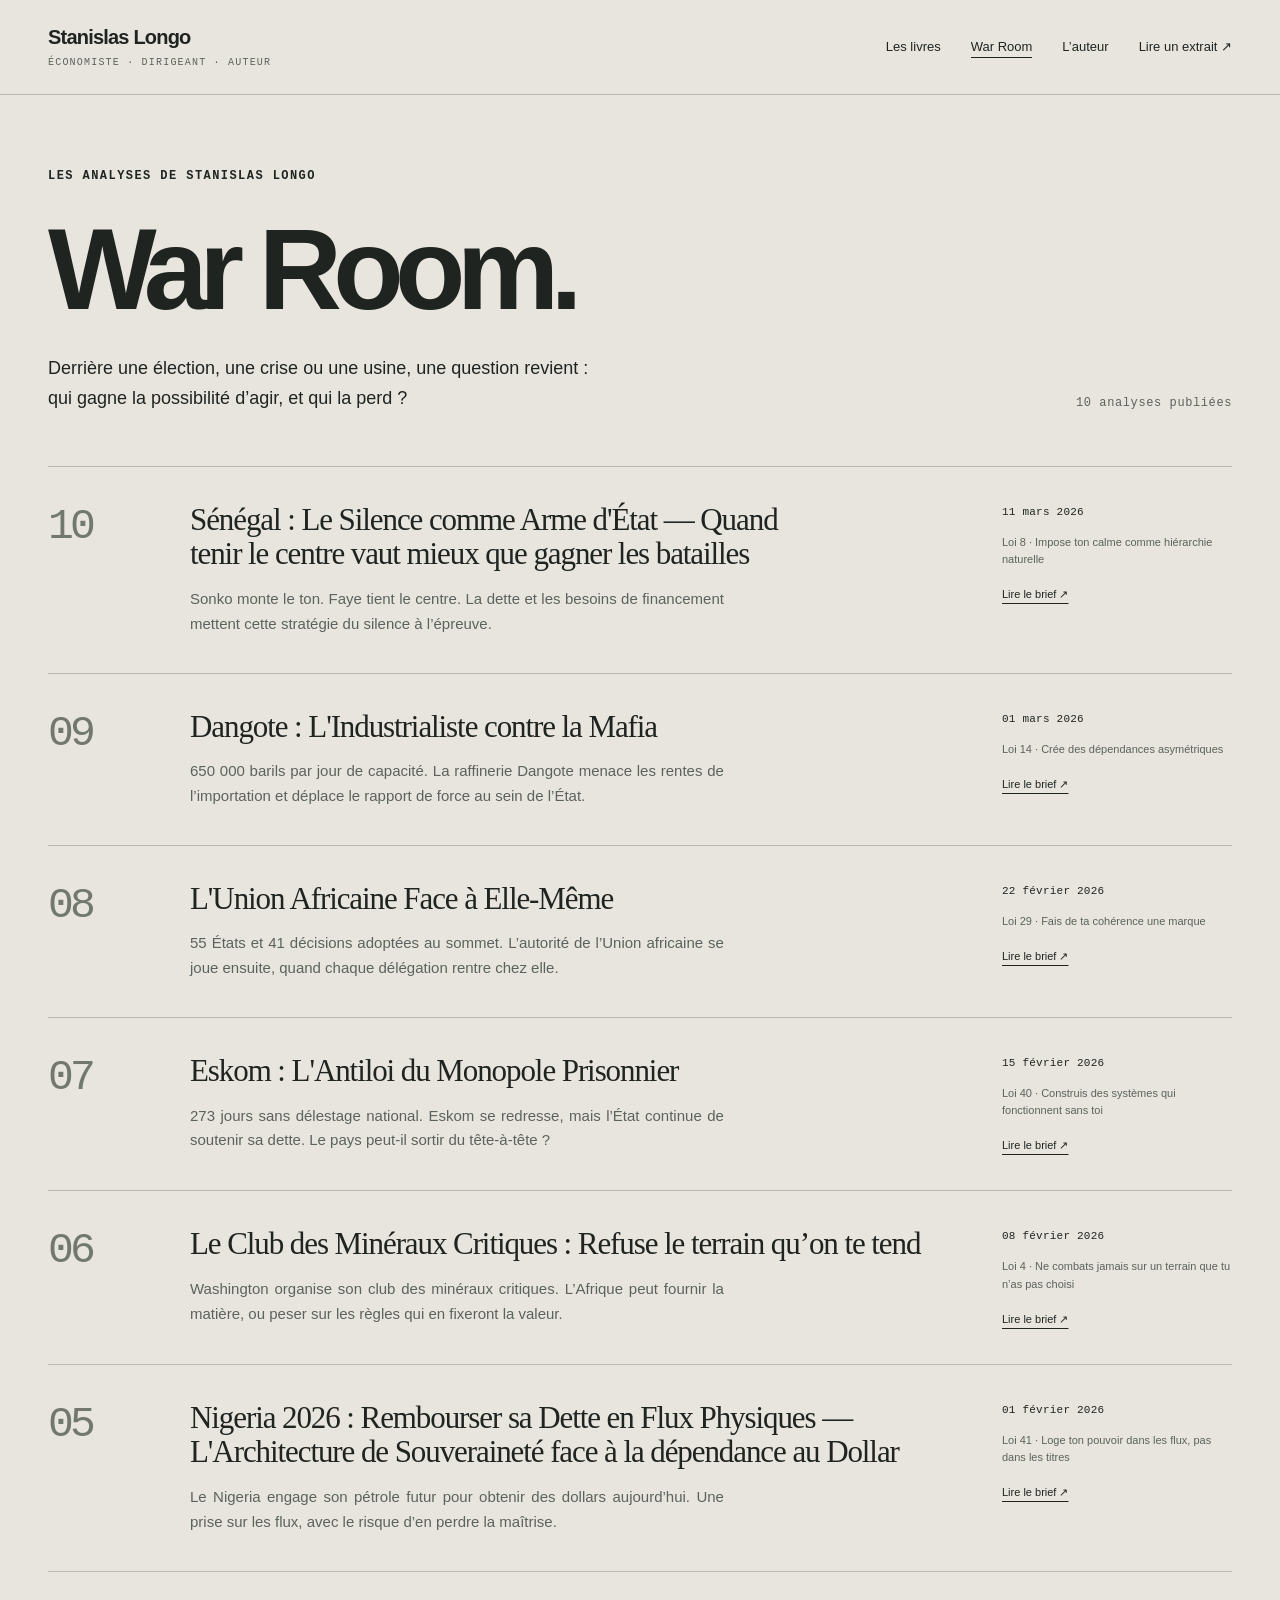
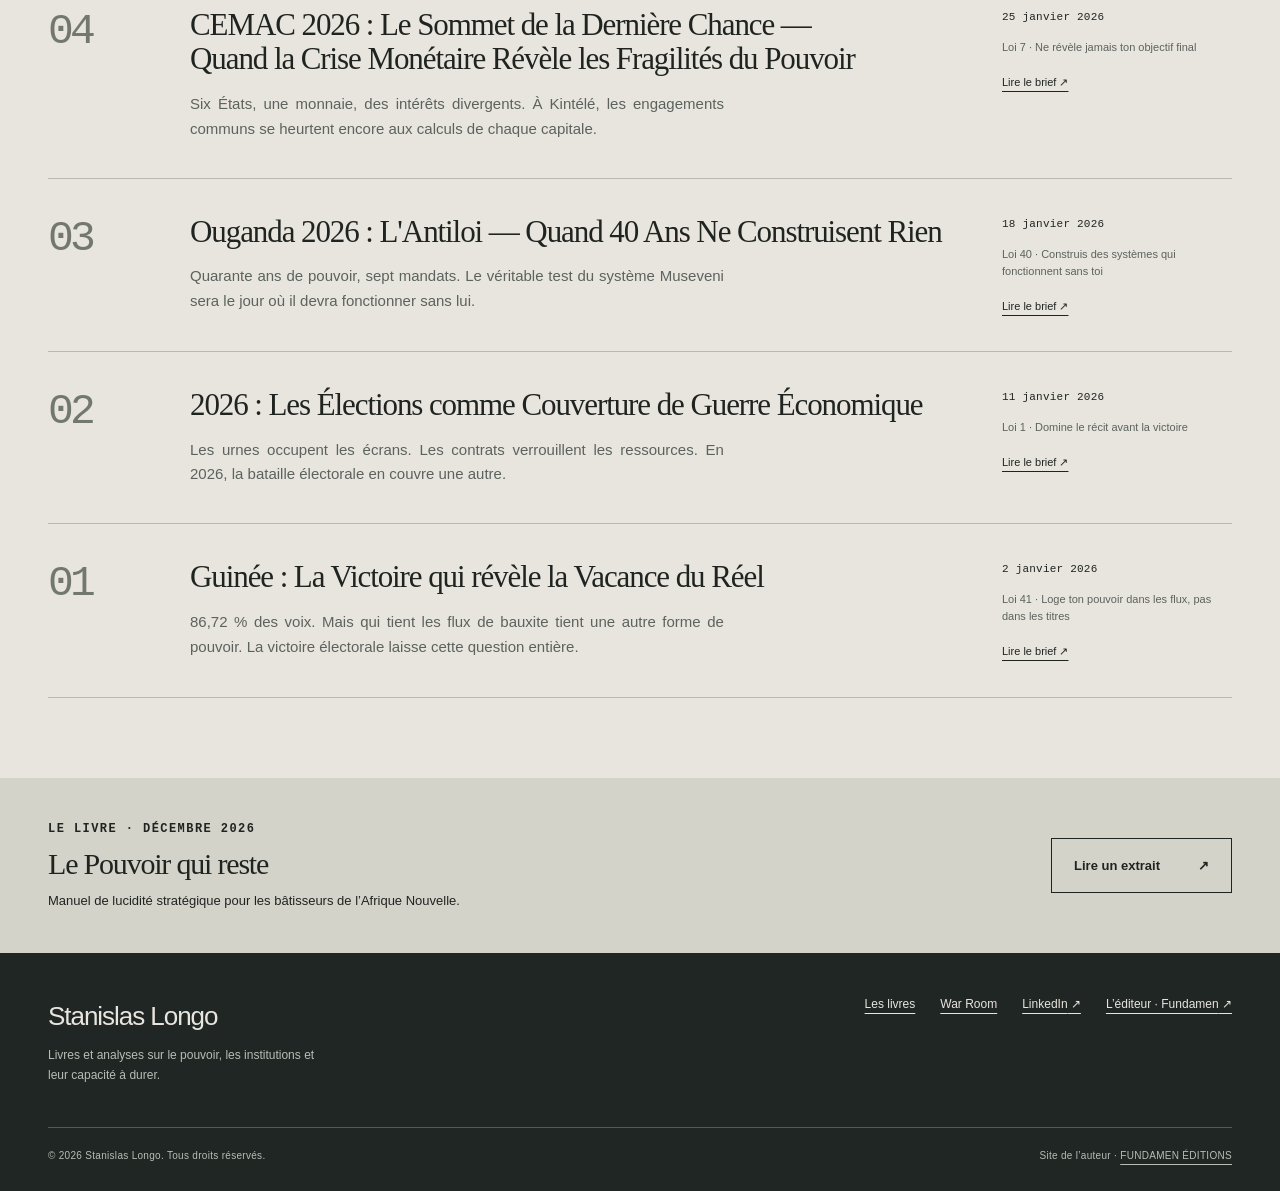
==== commit 59685c9c: "Restaurer la voix des dix briefs et présenter Le Pouvoir qui reste Retrouver les développements, tit" ====
--- a/analyses-war-room/index.html
+++ b/analyses-war-room/index.html
@@ -1,16 +1,17 @@
 <!doctype html>
 <html lang="fr"><head>
 <meta charset="utf-8"><meta name="viewport" content="width=device-width, initial-scale=1">
-<title>War Room — Les analyses de Stanislas Longo</title><meta name="description" content="Des analyses sur les rapports de force, les décisions et les institutions en Afrique. Dix briefs relus à la lumière des 50 Lois du Pouvoir Contemporain.">
+<title>War Room — Les analyses de Stanislas Longo</title><meta name="description" content="Contrats, ressources, institutions : dix analyses de Stanislas Longo pour examiner qui décide, avec quels moyens et à quel prix.">
 <meta name="theme-color" content="#202623"><link rel="canonical" href="https://www.stanislas-longo.com/analyses-war-room/">
 <meta property="og:type" content="website"><meta property="og:locale" content="fr_FR">
-<meta property="og:title" content="War Room — Les analyses de Stanislas Longo"><meta property="og:description" content="Des analyses sur les rapports de force, les décisions et les institutions en Afrique. Dix briefs relus à la lumière des 50 Lois du Pouvoir Contemporain.">
-<meta property="og:url" content="https://www.stanislas-longo.com/analyses-war-room/"><meta property="og:image" content="https://www.stanislas-longo.com/assets/stanislas-longo-portrait.png">
-<meta property="og:image:alt" content="Portrait de Stanislas Longo"><meta name="twitter:card" content="summary_large_image">
-<link rel="stylesheet" href="/assets/site.css?v=20261011"><script src="/assets/site.js?v=20261011" defer></script>
+<meta property="og:title" content="War Room — Les analyses de Stanislas Longo"><meta property="og:description" content="Contrats, ressources, institutions : dix analyses de Stanislas Longo pour examiner qui décide, avec quels moyens et à quel prix.">
+<meta property="og:url" content="https://www.stanislas-longo.com/analyses-war-room/"><meta property="og:image" content="https://www.stanislas-longo.com/assets/og/stanislas-longo-20261012.jpg">
+<meta property="og:image:alt" content="Stanislas Longo — Économiste, dirigeant, auteur"><meta name="twitter:card" content="summary_large_image">
+<meta property="og:site_name" content="Stanislas Longo"><meta property="og:image:secure_url" content="https://www.stanislas-longo.com/assets/og/stanislas-longo-20261012.jpg"><meta property="og:image:type" content="image/jpeg"><meta property="og:image:width" content="1200"><meta property="og:image:height" content="630"><meta name="twitter:image" content="https://www.stanislas-longo.com/assets/og/stanislas-longo-20261012.jpg"><meta name="twitter:image:alt" content="Stanislas Longo — Économiste, dirigeant, auteur"><meta name="twitter:title" content="War Room — Les analyses de Stanislas Longo"><meta name="twitter:description" content="Contrats, ressources, institutions : dix analyses de Stanislas Longo pour examiner qui décide, avec quels moyens et à quel prix.">
+<link rel="stylesheet" href="/assets/site.css?v=20261012"><script src="/assets/site.js?v=20261012" defer></script>
 <script type="application/ld+json">{"@context": "https://schema.org", "@type": "WebSite", "name": "Stanislas Longo", "url": "https://www.stanislas-longo.com"}</script>
 </head><body><a class="skip" href="#contenu">Aller au contenu</a>
 <header class="site-header"><div class="shell header-inner">
 <a class="brand" href="/">Stanislas Longo<small>Économiste · Dirigeant · Auteur</small></a>
 <nav class="main-nav" aria-label="Navigation principale"><a href="/#livre">Les livres</a><a href="/analyses-war-room/" aria-current="page">War Room</a><a href="/#auteur">L’auteur</a><a href="/#form-section">Lire un extrait ↗</a></nav>
-</div></header><main id="contenu" class="shell"><header class="page-intro"><div class="eyebrow">Les analyses de Stanislas Longo</div><h1>War Room.</h1><div class="intro-row"><p>Lire les faits, suivre les intérêts en présence et examiner les décisions qui engagent la suite.</p><div class="archive-count">10 briefs · Janvier — Mars 2026</div></div></header><div class="archive"><article class="archive-row"><div class="archive-number" aria-hidden="true">10</div><div><h2><a href="/analyses-war-room/senegal-2026-silence-arme-etat/">Sénégal : le calme à l’épreuve des comptes</a></h2><p>La retenue présidentielle peut protéger l’espace de décision. La dette, les besoins de financement et les résultats des réformes en donnent la véritable mesure.</p></div><div class="archive-meta"><time datetime="2026-03-11">11 mars 2026</time><span class="law-tag">Loi 8 · Impose ton calme comme hiérarchie naturelle</span><a href="/analyses-war-room/senegal-2026-silence-arme-etat/" aria-label="Lire le brief 10 : Sénégal : le calme à l’épreuve des comptes">Lire le brief ↗</a></div></article><article class="archive-row"><div class="archive-number" aria-hidden="true">09</div><div><h2><a href="/analyses-war-room/dangote-2026-industrialiste-mafia/">Dangote : l’industrie face aux rentes</a></h2><p>La raffinerie déplace les intérêts du marché pétrolier nigérian. Son pouvoir durable dépendra de sa fiabilité, de sa compétitivité et de sa gouvernance.</p></div><div class="archive-meta"><time datetime="2026-03-01">01 mars 2026</time><span class="law-tag">Loi 14 · Crée des dépendances asymétriques</span><a href="/analyses-war-room/dangote-2026-industrialiste-mafia/" aria-label="Lire le brief 9 : Dangote : l’industrie face aux rentes">Lire le brief ↗</a></div></article><article class="archive-row"><div class="archive-number" aria-hidden="true">08</div><div><h2><a href="/analyses-war-room/union-africaine-face-a-elle-meme/">Union africaine : la cohérence se mesure après le sommet</a></h2><p>Le sommet des 14 et 15 février a produit des décisions. L’exigence porte maintenant sur leur application et sur la manière de rendre compte des écarts.</p></div><div class="archive-meta"><time datetime="2026-02-22">22 février 2026</time><span class="law-tag">Loi 29 · Fais de ta cohérence une marque</span><a href="/analyses-war-room/union-africaine-face-a-elle-meme/" aria-label="Lire le brief 8 : Union africaine : la cohérence se mesure après le sommet">Lire le brief ↗</a></div></article><article class="archive-row"><div class="archive-number" aria-hidden="true">07</div><div><h2><a href="/analyses-war-room/eskom-2026-antiloi-monopole-prisonnier/">Eskom : rendre la continuité électrique moins fragile</a></h2><p>L’amélioration de la production change le diagnostic. L’enjeu reste de fournir un service fiable, avec des capacités de remplacement et des règles d’accès claires.</p></div><div class="archive-meta"><time datetime="2026-02-15">15 février 2026</time><span class="law-tag">Loi 14 · Crée des dépendances asymétriques</span><a href="/analyses-war-room/eskom-2026-antiloi-monopole-prisonnier/" aria-label="Lire le brief 7 : Eskom : rendre la continuité électrique moins fragile">Lire le brief ↗</a></div></article><article class="archive-row"><div class="archive-number" aria-hidden="true">06</div><div><h2><a href="/analyses-war-room/2026-club-mineraux-critiques/">Minéraux critiques : négocier le terrain avant l’accord</a></h2><p>Project Vault rappelle que la bataille se joue aussi dans les stocks, le financement et les débouchés. Les producteurs doivent arriver avec leurs propres conditions.</p></div><div class="archive-meta"><time datetime="2026-02-08">08 février 2026</time><span class="law-tag">Loi 4 · Ne combats jamais sur un terrain que tu n’as pas choisi</span><a href="/analyses-war-room/2026-club-mineraux-critiques/" aria-label="Lire le brief 6 : Minéraux critiques : négocier le terrain avant l’accord">Lire le brief ↗</a></div></article><article class="archive-row"><div class="archive-number" aria-hidden="true">05</div><div><h2><a href="/analyses-war-room/nigeria-2026-barter-souverain/">Nigeria : ce que le pétrole gagé laisse disponible</a></h2><p>Project Gazelle procure des liquidités contre des revenus pétroliers futurs. Le véritable indicateur est la part des flux qui reste libre après le service de la dette.</p></div><div class="archive-meta"><time datetime="2026-02-01">01 février 2026</time><span class="law-tag">Loi 41 · Loge ton pouvoir dans les flux, pas dans les titres</span><a href="/analyses-war-room/nigeria-2026-barter-souverain/" aria-label="Lire le brief 5 : Nigeria : ce que le pétrole gagé laisse disponible">Lire le brief ↗</a></div></article><article class="archive-row"><div class="archive-number" aria-hidden="true">04</div><div><h2><a href="/analyses-war-room/cemac-2026-sommet-crise-monetaire/">CEMAC : après le sommet, l’ordre des décisions</a></h2><p>Le sommet du 22 janvier pose une question d’exécution : quelle décision ouvre la voie à la suivante, qui la porte et comment en vérifier l’application ?</p></div><div class="archive-meta"><time datetime="2026-01-25">25 janvier 2026</time><span class="law-tag">Loi 7 · Ne révèle jamais ton objectif final</span><a href="/analyses-war-room/cemac-2026-sommet-crise-monetaire/" aria-label="Lire le brief 4 : CEMAC : après le sommet, l’ordre des décisions">Lire le brief ↗</a></div></article><article class="archive-row"><div class="archive-number" aria-hidden="true">03</div><div><h2><a href="/analyses-war-room/ouganda-2026-antiloi/">Ouganda : quarante ans de pouvoir, une transmission à éprouver</a></h2><p>La réélection de Museveni remet la succession au centre du débat. Le risque de dépendance se vérifie dans les institutions ; il ne permet pas de prédire un effondrement.</p></div><div class="archive-meta"><time datetime="2026-01-18">18 janvier 2026</time><span class="law-tag">Loi 40 · Construis des systèmes qui fonctionnent sans toi</span><a href="/analyses-war-room/ouganda-2026-antiloi/" aria-label="Lire le brief 3 : Ouganda : quarante ans de pouvoir, une transmission à éprouver">Lire le brief ↗</a></div></article><article class="archive-row"><div class="archive-number" aria-hidden="true">02</div><div><h2><a href="/analyses-war-room/2026-elections-mineraux-critiques.html">Élections et minéraux : ce que les récits laissent hors champ</a></h2><p>Les campagnes électorales donnent un sens politique aux ressources. Il reste à examiner les clauses, les financements et les capacités industrielles qu’elles engagent.</p></div><div class="archive-meta"><time datetime="2026-01-11">11 janvier 2026</time><span class="law-tag">Loi 1 · Domine le récit avant la victoire</span><a href="/analyses-war-room/2026-elections-mineraux-critiques.html" aria-label="Lire le brief 2 : Élections et minéraux : ce que les récits laissent hors champ">Lire le brief ↗</a></div></article><article class="archive-row"><div class="archive-number" aria-hidden="true">01</div><div><h2><a href="/analyses-war-room/guinee-vacance-du-reel/">Guinée : la vacance du réel</a></h2><p>Le résultat électoral donne un mandat. Les contrats miniers, les recettes publiques et leurs contrôles déterminent ce que ce mandat permet de faire.</p></div><div class="archive-meta"><time datetime="2026-01-02">2 janvier 2026</time><span class="law-tag">Loi 41 · Loge ton pouvoir dans les flux, pas dans les titres</span><a href="/analyses-war-room/guinee-vacance-du-reel/" aria-label="Lire le brief 1 : Guinée : la vacance du réel">Lire le brief ↗</a></div></article></div></main><aside class="book-strip"><div class="shell"><div><div class="eyebrow">Le livre · Décembre 2026</div><h2>Les 50 Lois du Pouvoir Contemporain</h2><p>Manuel de lucidité stratégique pour les bâtisseurs de l’Afrique Nouvelle.</p></div><a class="button secondary" href="/#form-section">Lire un extrait <span aria-hidden="true">↗</span></a></div></aside><footer class="site-footer"><div class="shell"><div class="footer-main"><div><div class="footer-name">Stanislas Longo</div><p>Livres et analyses sur le pouvoir, les institutions et leur capacité à durer.</p></div><nav class="footer-links" aria-label="Liens complémentaires"><a href="/#livre">Les livres</a><a href="/analyses-war-room/">War Room</a><a href="https://www.linkedin.com/in/stanislas-longo-mba-631a1130" class="external-link">LinkedIn</a><a href="https://fundamen.fr" class="external-link">L’éditeur · Fundamen</a></nav></div><div class="footer-bottom"><span>© 2026 Stanislas Longo. Tous droits réservés.</span><span>Site de l’auteur · <a href="https://fundamen.fr">FUNDAMEN ÉDITIONS</a></span></div></div></footer></body></html>+</div></header><main id="contenu" class="shell"><header class="page-intro"><div class="eyebrow">Les analyses de Stanislas Longo</div><h1>War Room.</h1><div class="intro-row"><p>Derrière une élection, une crise ou une usine, une question revient : qui gagne la possibilité d’agir, et qui la perd ?</p><div class="archive-count">10 analyses publiées</div></div></header><div class="archive"><article class="archive-row"><div class="archive-number" aria-hidden="true">10</div><div><h2><a href="/analyses-war-room/senegal-2026-silence-arme-etat/">Sénégal : Le Silence comme Arme d'État — Quand tenir le centre vaut mieux que gagner les batailles</a></h2><p>Sonko monte le ton. Faye tient le centre. La dette et les besoins de financement mettent cette stratégie du silence à l’épreuve.</p></div><div class="archive-meta"><time datetime="2026-03-11">11 mars 2026</time><span class="law-tag">Loi 8 · Impose ton calme comme hiérarchie naturelle</span><a href="/analyses-war-room/senegal-2026-silence-arme-etat/" aria-label="Lire le brief 10 : Sénégal : Le Silence comme Arme d'État — Quand tenir le centre vaut mieux que gagner les batailles">Lire le brief ↗</a></div></article><article class="archive-row"><div class="archive-number" aria-hidden="true">09</div><div><h2><a href="/analyses-war-room/dangote-2026-industrialiste-mafia/">Dangote : L'Industrialiste contre la Mafia</a></h2><p>650 000 barils par jour de capacité. La raffinerie Dangote menace les rentes de l’importation et déplace le rapport de force au sein de l’État.</p></div><div class="archive-meta"><time datetime="2026-03-01">01 mars 2026</time><span class="law-tag">Loi 14 · Crée des dépendances asymétriques</span><a href="/analyses-war-room/dangote-2026-industrialiste-mafia/" aria-label="Lire le brief 9 : Dangote : L'Industrialiste contre la Mafia">Lire le brief ↗</a></div></article><article class="archive-row"><div class="archive-number" aria-hidden="true">08</div><div><h2><a href="/analyses-war-room/union-africaine-face-a-elle-meme/">L'Union Africaine Face à Elle-Même</a></h2><p>55 États et 41 décisions adoptées au sommet. L’autorité de l’Union africaine se joue ensuite, quand chaque délégation rentre chez elle.</p></div><div class="archive-meta"><time datetime="2026-02-22">22 février 2026</time><span class="law-tag">Loi 29 · Fais de ta cohérence une marque</span><a href="/analyses-war-room/union-africaine-face-a-elle-meme/" aria-label="Lire le brief 8 : L'Union Africaine Face à Elle-Même">Lire le brief ↗</a></div></article><article class="archive-row"><div class="archive-number" aria-hidden="true">07</div><div><h2><a href="/analyses-war-room/eskom-2026-antiloi-monopole-prisonnier/">Eskom : L'Antiloi du Monopole Prisonnier</a></h2><p>273 jours sans délestage national. Eskom se redresse, mais l’État continue de soutenir sa dette. Le pays peut-il sortir du tête-à-tête ?</p></div><div class="archive-meta"><time datetime="2026-02-15">15 février 2026</time><span class="law-tag">Loi 40 · Construis des systèmes qui fonctionnent sans toi</span><a href="/analyses-war-room/eskom-2026-antiloi-monopole-prisonnier/" aria-label="Lire le brief 7 : Eskom : L'Antiloi du Monopole Prisonnier">Lire le brief ↗</a></div></article><article class="archive-row"><div class="archive-number" aria-hidden="true">06</div><div><h2><a href="/analyses-war-room/2026-club-mineraux-critiques/">Le Club des Minéraux Critiques : Refuse le terrain qu’on te tend</a></h2><p>Washington organise son club des minéraux critiques. L’Afrique peut fournir la matière, ou peser sur les règles qui en fixeront la valeur.</p></div><div class="archive-meta"><time datetime="2026-02-08">08 février 2026</time><span class="law-tag">Loi 4 · Ne combats jamais sur un terrain que tu n’as pas choisi</span><a href="/analyses-war-room/2026-club-mineraux-critiques/" aria-label="Lire le brief 6 : Le Club des Minéraux Critiques : Refuse le terrain qu’on te tend">Lire le brief ↗</a></div></article><article class="archive-row"><div class="archive-number" aria-hidden="true">05</div><div><h2><a href="/analyses-war-room/nigeria-2026-barter-souverain/">Nigeria 2026 : Rembourser sa Dette en Flux Physiques — L'Architecture de Souveraineté face à la dépendance au Dollar</a></h2><p>Le Nigeria engage son pétrole futur pour obtenir des dollars aujourd’hui. Une prise sur les flux, avec le risque d’en perdre la maîtrise.</p></div><div class="archive-meta"><time datetime="2026-02-01">01 février 2026</time><span class="law-tag">Loi 41 · Loge ton pouvoir dans les flux, pas dans les titres</span><a href="/analyses-war-room/nigeria-2026-barter-souverain/" aria-label="Lire le brief 5 : Nigeria 2026 : Rembourser sa Dette en Flux Physiques — L'Architecture de Souveraineté face à la dépendance au Dollar">Lire le brief ↗</a></div></article><article class="archive-row"><div class="archive-number" aria-hidden="true">04</div><div><h2><a href="/analyses-war-room/cemac-2026-sommet-crise-monetaire/">CEMAC 2026 : Le Sommet de la Dernière Chance — Quand la Crise Monétaire Révèle les Fragilités du Pouvoir</a></h2><p>Six États, une monnaie, des intérêts divergents. À Kintélé, les engagements communs se heurtent encore aux calculs de chaque capitale.</p></div><div class="archive-meta"><time datetime="2026-01-25">25 janvier 2026</time><span class="law-tag">Loi 7 · Ne révèle jamais ton objectif final</span><a href="/analyses-war-room/cemac-2026-sommet-crise-monetaire/" aria-label="Lire le brief 4 : CEMAC 2026 : Le Sommet de la Dernière Chance — Quand la Crise Monétaire Révèle les Fragilités du Pouvoir">Lire le brief ↗</a></div></article><article class="archive-row"><div class="archive-number" aria-hidden="true">03</div><div><h2><a href="/analyses-war-room/ouganda-2026-antiloi/">Ouganda 2026 : L'Antiloi — Quand 40 Ans Ne Construisent Rien</a></h2><p>Quarante ans de pouvoir, sept mandats. Le véritable test du système Museveni sera le jour où il devra fonctionner sans lui.</p></div><div class="archive-meta"><time datetime="2026-01-18">18 janvier 2026</time><span class="law-tag">Loi 40 · Construis des systèmes qui fonctionnent sans toi</span><a href="/analyses-war-room/ouganda-2026-antiloi/" aria-label="Lire le brief 3 : Ouganda 2026 : L'Antiloi — Quand 40 Ans Ne Construisent Rien">Lire le brief ↗</a></div></article><article class="archive-row"><div class="archive-number" aria-hidden="true">02</div><div><h2><a href="/analyses-war-room/2026-elections-mineraux-critiques.html">2026 : Les Élections comme Couverture de Guerre Économique</a></h2><p>Les urnes occupent les écrans. Les contrats verrouillent les ressources. En 2026, la bataille électorale en couvre une autre.</p></div><div class="archive-meta"><time datetime="2026-01-11">11 janvier 2026</time><span class="law-tag">Loi 1 · Domine le récit avant la victoire</span><a href="/analyses-war-room/2026-elections-mineraux-critiques.html" aria-label="Lire le brief 2 : 2026 : Les Élections comme Couverture de Guerre Économique">Lire le brief ↗</a></div></article><article class="archive-row"><div class="archive-number" aria-hidden="true">01</div><div><h2><a href="/analyses-war-room/guinee-vacance-du-reel/">Guinée : La Victoire qui révèle la Vacance du Réel</a></h2><p>86,72 % des voix. Mais qui tient les flux de bauxite tient une autre forme de pouvoir. La victoire électorale laisse cette question entière.</p></div><div class="archive-meta"><time datetime="2026-01-02">2 janvier 2026</time><span class="law-tag">Loi 41 · Loge ton pouvoir dans les flux, pas dans les titres</span><a href="/analyses-war-room/guinee-vacance-du-reel/" aria-label="Lire le brief 1 : Guinée : La Victoire qui révèle la Vacance du Réel">Lire le brief ↗</a></div></article></div></main><aside class="book-strip"><div class="shell"><div><div class="eyebrow">Le livre · Décembre 2026</div><h2>Le Pouvoir qui reste</h2><p>Manuel de lucidité stratégique pour les bâtisseurs de l’Afrique Nouvelle.</p></div><a class="button secondary" href="/#form-section">Lire un extrait <span aria-hidden="true">↗</span></a></div></aside><footer class="site-footer"><div class="shell"><div class="footer-main"><div><div class="footer-name">Stanislas Longo</div><p>Livres et analyses sur le pouvoir, les institutions et leur capacité à durer.</p></div><nav class="footer-links" aria-label="Liens complémentaires"><a href="/#livre">Les livres</a><a href="/analyses-war-room/">War Room</a><a href="https://www.linkedin.com/in/stanislas-longo-mba-631a1130" class="external-link">LinkedIn</a><a href="https://fundamen.fr" class="external-link">L’éditeur · Fundamen</a></nav></div><div class="footer-bottom"><span>© 2026 Stanislas Longo. Tous droits réservés.</span><span>Site de l’auteur · <a href="https://fundamen.fr">FUNDAMEN ÉDITIONS</a></span></div></div></footer></body></html>
--- a/assets/site.css
+++ b/assets/site.css
@@ -6,3 +6,16 @@
 @media(max-width:700px){html{scroll-padding-top:30px}.shell{width:calc(100% - 40px)}.header-inner{min-height:98px;flex-wrap:wrap;padding:19px 0 15px;gap:17px}.brand{font-size:19px}.brand small{font-size:8px;margin-top:5px}.main-nav{gap:22px;font-size:11px;width:100%;justify-content:space-between}.main-nav a:last-child{margin-left:auto}.hero{display:flex;flex-direction:column;min-height:0}.hero-copy{padding:38px 0 33px}.hero-copy .eyebrow{margin-bottom:28px;font-size:10px}.hero h1{font-size:clamp(49px,12vw,76px);max-width:10ch;margin-bottom:25px}.hero-lede{font-size:15px;max-width:44ch}.hero-actions{display:flex;margin-top:25px;gap:9px}.hero-actions .button{gap:17px}.hero-foot{padding-top:25px}.hero-portrait{margin:0 -20px;min-height:0;aspect-ratio:4/4.6}.hero-portrait img{object-position:50% 34%}.portrait-caption{padding:20px}.section-block{padding:57px 0}.section-heading,.war-section .section-heading{display:block;margin-bottom:30px}.section-heading .eyebrow{margin-bottom:22px}.section-heading h2{font-size:37px}.war-section .section-heading p{margin-top:22px}.book-feature{grid-template-columns:1fr;gap:30px}.book-stage{padding:30px;min-height:0}.book-stage img{width:210px}.book-copy h3{font-size:39px}.book-copy p{font-size:15px}.book-copy .book-subtitle{font-size:19px}.book-copy .eyebrow{margin-bottom:17px}.book-details{gap:15px}.next-book{display:block;margin-top:42px;padding-bottom:0}.next-book h3{font-size:29px}.next-book p{margin:18px 0}.latest-grid{grid-template-columns:1fr}.latest-item,.latest-item+.latest-item{padding:27px 0;min-height:0;border-left:0}.latest-item+.latest-item{border-top:1px solid #596059}.latest-item h3{font-size:30px;margin:20px 0 16px}.latest-item .text-link{padding-top:18px}.about-grid{grid-template-columns:1fr;gap:30px}.about-grid h2{font-size:39px;margin-top:20px}.about-grid .lead{font-size:21px}.about-grid p{font-size:15px}.download-grid{grid-template-columns:1fr;gap:30px}.download-grid h2{font-size:38px}.download-grid p{font-size:15px}.footer-main{display:block}.footer-links{margin-top:28px;gap:22px}.footer-bottom{display:block;margin-top:30px}.footer-bottom span{display:block;margin-top:10px}.page-intro{padding:43px 0 35px}.page-intro h1{font-size:76px;margin:22px 0}.page-intro .intro-row{display:block}.page-intro p{font-size:16px}.archive-count{margin-top:24px}.archive-row{grid-template-columns:38px 1fr;gap:18px;padding:29px 0}.archive-number{font-size:28px;padding-top:3px}.archive-row h2{font-size:27px}.archive-row p{font-size:14px}.archive-meta{grid-column:2;display:flex;flex-direction:row;flex-wrap:wrap;gap:10px 20px}.archive-meta .law-tag{max-width:36ch}.archive-meta a{display:block;width:100%;margin-top:7px}.reading-header{padding-top:28px}.breadcrumb{margin-bottom:35px}.reading-header h1{font-size:43px;max-width:17ch}.reading-deck{font-size:18px}.article-meta{gap:9px 22px;font-size:10px}.reading-grid{display:flex;flex-direction:column;gap:30px;padding:30px 0 48px}.reading-aside{display:grid;grid-template-columns:1fr 1fr;gap:8px 20px}.reading-aside .aside-title{font-size:18px;margin:0;grid-column:1}.reading-aside .revision{grid-column:2;grid-row:1/4;border-top:0;border-left:1px solid var(--line);padding:0 0 0 18px;font-size:10px}.reading-body{font-size:18px;line-height:1.85}.reading-body h2{font-size:23px;line-height:1.2}.reading-body section{margin-bottom:35px}.doctrine h2{font-size:25px}.doctrine blockquote{font-size:23px}table{font-size:12px}th,td{padding:12px 8px}td:first-child{width:36%}.book-strip .shell{display:block}.book-strip h2{font-size:27px}.book-strip .button{margin-top:24px}.source-list a{overflow-wrap:anywhere}}
 @media(prefers-reduced-motion:reduce){html{scroll-behavior:auto}*{transition:none!important}}
 @media print{body{background:white;color:black}.site-header,.site-footer,.reading-aside,.article-bottom,.book-strip,.skip{display:none}.shell{width:100%}.reading-header{padding:0 0 20px}.reading-header h1{font-size:32px}.reading-grid{display:block;padding:20px 0}.reading-body{font-size:12pt;line-height:1.5}.reading-body h2{font-size:17pt}table{font-size:10pt}section,.doctrine,table{break-inside:avoid}a{color:black}.page-intro h1{font-size:40px}}
+
+/* Révision éditoriale : proportions, lecture longue et partage. Familles conservées. */
+h1,h2,h3{text-wrap:balance}p{text-wrap:pretty}.hero h1{max-width:10ch;font-size:clamp(66px,7.5vw,108px);line-height:.96}.hero{min-height:750px}.hero-copy .eyebrow{margin-bottom:46px}.hero-lede{max-width:44ch;color:#3f4840;font-size:18px}.hero-foot{padding-top:35px}.hero-actions .button{gap:23px}.book-copy>p:not(.eyebrow):not(.book-subtitle),.about-grid p,.download-grid>div>p:not(.eyebrow):not(.download-note),.next-book>div>p:not(.eyebrow),.reading-body section>p,.reading-body section>ul>li,.reading-body section>ol>li,.archive-row>div>p{text-align:justify;text-justify:inter-word;-webkit-hyphens:auto;hyphens:auto;hyphenate-limit-chars:6 3 3}.next-book{grid-template-columns:160px minmax(0,1fr);gap:50px;align-items:center;padding:38px 0 0;margin-top:52px}.next-book figure{background:#d4d2c9;padding:12px}.next-book img{width:136px;margin:auto;box-shadow:5px 6px 12px #20242124}.next-book h3{font-size:37px;max-width:22ch;margin:13px 0 20px}.next-book .eyebrow{color:var(--ink);font-size:11px;margin:0}.next-book>div>p:not(.eyebrow){font-size:17px;max-width:65ch}.next-book .text-link{font-size:12px;margin-top:21px}.hero-lede{text-align:justify;text-justify:inter-word;-webkit-hyphens:auto;hyphens:auto}.war-section .section-heading p:not(.eyebrow){line-height:1.65}.latest-item p{line-height:1.8}.reading-header{padding-bottom:0}.reading-header h1{max-width:23ch;font-size:clamp(44px,5.8vw,78px)}.reading-deck{max-width:64ch}.reading-grid{grid-template-columns:minmax(180px,240px) minmax(0,740px);gap:75px;padding-top:52px;align-items:start}.reading-aside{height:100%;position:relative}.aside-sticky{position:sticky;top:30px}.brief-toc ol{list-style:none;padding:18px 0 0;margin:0;counter-reset:toc}.brief-toc li{counter-increment:toc;border-top:1px solid var(--line);padding:11px 0}.brief-toc li a{display:block;font-size:12px;line-height:1.5;text-decoration:none}.brief-toc li a:before{content:counter(toc,decimal-leading-zero)' / ';font-family:'Courier New',monospace;color:#7a8077;font-size:10px}.brief-toc li a:hover{color:var(--ink);text-decoration:underline}.aside-follow{display:block;margin-top:23px;padding-top:20px;border-top:1px solid var(--line);line-height:1.8;font-size:11px}.reading-body{font-size:19px;line-height:1.85}.reading-body .brief-section{margin:0 0 54px;scroll-margin-top:28px}.reading-body h2{font-size:26px;font-weight:600;max-width:none;line-height:1.25;letter-spacing:-.035em}.reading-body h3{font-size:23px;line-height:1.35;margin:32px 0 17px;letter-spacing:-.025em}.reading-body h4{font-size:18px;line-height:1.4;margin:23px 0 12px}.reading-body strong{font-weight:700}.reading-body ul,.reading-body ol{padding-left:24px}.reading-body li{margin-bottom:12px;padding-left:4px}.reading-body blockquote{margin:29px 0;padding:24px 0 24px 27px;border-left:2px solid var(--ink);font-size:25px;line-height:1.5;letter-spacing:-.025em}.reading-body blockquote p{margin:0;text-align:left}.reading-body blockquote cite{display:block;font:11px/1.65 Arial,Helvetica,sans-serif;letter-spacing:0;color:var(--muted);margin-top:15px}.reading-body .stat,.reading-body .stat-number,.reading-body .big-number,.reading-body .chiffre,.reading-body .stat-value{font-family:Arial,Helvetica,sans-serif;font-size:clamp(36px,4.5vw,64px);font-weight:600;line-height:1.1;letter-spacing:-.05em;margin:25px 0;overflow-wrap:anywhere}.reading-body .stat-label{font:14px/1.6 Arial,Helvetica,sans-serif}.reading-body .data-grid{display:grid;grid-template-columns:repeat(2,minmax(0,1fr));gap:25px;margin:25px 0}.reading-body .data-item{border-top:1px solid var(--line);padding-top:20px}.reading-body .data-label{font:13px/1.6 Arial,Helvetica,sans-serif}.reading-body .quote{font-size:23px;line-height:1.6;margin:25px 0;border-left:2px solid var(--ink);padding-left:24px}.reading-body .highlight-box,.reading-body .warning-box{padding:25px;background:#ddded5;margin:25px 0}.reading-body .source-ref{font:11px Arial,Helvetica,sans-serif;white-space:nowrap;text-decoration:none;padding:0 3px}.reading-body sup{line-height:0}.reading-body .brief-image{margin:0 0 42px}.brief-image img{width:100%;max-height:370px;object-fit:cover}.brief-image figcaption{font:11px/1.6 Arial,Helvetica,sans-serif;color:var(--muted);padding-top:10px}.source-list{font-size:12px}.source-list p{text-align:left!important;hyphens:none!important}.source-list li{padding:0}.share-row{display:flex;flex-wrap:wrap;align-items:center;gap:12px 24px;border-top:1px solid var(--line);padding:20px 0;font:12px/1.5 Arial,Helvetica,sans-serif;letter-spacing:0;margin-top:30px}.share-row .small-label{font-size:10px}.share-row a{text-decoration:none}.share-row a:hover{text-decoration:underline}.copy-link{font:inherit;border:0;border-bottom:1px solid var(--muted);padding:0 0 2px;background:transparent;color:inherit;cursor:pointer}.copy-status{font-size:11px;color:var(--muted)}.author-signature{border-top:1px solid var(--line);padding-top:28px;margin:35px 0}.author-signature h2{font-family:Georgia,'Times New Roman',serif;font-weight:400;font-size:32px;margin:12px 0 15px}.author-signature p:not(.small-label){font-size:17px;line-height:1.7}.author-signature a{font:12px Arial,Helvetica,sans-serif}.related-briefs{margin:24px 0 42px;border-top:1px solid var(--line);padding-top:24px}.related-briefs>p{margin-bottom:15px}.related-briefs>a{display:grid;grid-template-columns:75px 1fr 20px;gap:18px;align-items:start;padding:18px 0;border-bottom:1px solid var(--line);text-decoration:none;font-family:Georgia,'Times New Roman',serif;font-size:19px;line-height:1.4}.related-briefs .small-label{font-size:10px;padding-top:4px}.table-wrap{border-bottom:1px solid var(--line)}table{table-layout:fixed}th,td{overflow-wrap:break-word;hyphens:auto}th{font-weight:600}.reading-body .article-bottom{line-height:1.7}.hero-portrait img{object-position:center 32%}
+@media(max-width:1100px){.reading-grid{grid-template-columns:190px minmax(0,1fr);gap:42px}.hero h1{font-size:clamp(64px,8vw,90px)}.hero{min-height:700px}.hero-lede{font-size:17px}.hero-actions{display:flex}.hero-actions .button{font-size:11px;gap:15px}.next-book{grid-template-columns:145px 1fr;gap:35px}}
+@media(max-width:760px){.reading-grid{display:block}.reading-aside{display:none}.reading-body{max-width:700px;margin:auto}.hero h1{font-size:clamp(57px,8.5vw,85px)}.main-nav{gap:17px}}
+@media(max-width:700px){.hero{min-height:0}.hero h1{font-size:clamp(64px,17vw,92px);max-width:10ch;margin-bottom:26px}.hero-copy .eyebrow{font-size:10px;letter-spacing:.085em;margin-bottom:28px}.hero-lede{font-size:16px;line-height:1.8}.hero-actions{width:100%;display:grid;grid-template-columns:1fr 1fr;gap:8px}.hero-actions .button{padding:13px 12px;font-size:11px;gap:8px;min-height:50px}.hero-foot{padding-top:27px;line-height:1.7}.next-book{display:grid;grid-template-columns:95px minmax(0,1fr);gap:22px;padding-top:28px}.next-book figure{padding:6px;align-self:start}.next-book h3{font-size:28px;margin:11px 0 16px}.next-book .eyebrow{font-size:9px;line-height:1.8}.next-book>div>p:not(.eyebrow){font-size:14px;line-height:1.8;text-align:left;hyphens:none}.next-book .text-link{margin-top:16px;font-size:11px;line-height:1.7}.reading-header{padding-bottom:0}.reading-header h1{font-size:clamp(38px,10.2vw,55px);line-height:1.06;max-width:22ch}.reading-deck{font-size:18px;line-height:1.6}.reading-grid{padding-top:33px}.reading-body{font-size:17px;line-height:1.85}.reading-body h2{font-size:23px;line-height:1.3}.reading-body h3{font-size:21px;line-height:1.4;margin-top:27px}.reading-body .brief-section{margin-bottom:39px}.reading-body blockquote{font-size:23px;padding-left:20px}.reading-body .data-grid{gap:15px}.reading-body li{padding-left:2px}.share-row{gap:12px 21px;padding:17px 0;margin-top:23px}.share-row .small-label{width:100%}.reading-body .brief-image{margin-bottom:32px}.brief-image img{max-height:230px}.brief-image figcaption{font-size:10px}.related-briefs>a{grid-template-columns:60px 1fr 12px;gap:12px;font-size:18px}.reading-body table{font-size:12px;line-height:1.7}.reading-body th,.reading-body td{padding:12px 7px}.source-list{font-size:11px}.author-signature p:not(.small-label){font-size:16px}.archive-row h2{line-height:1.18}.about-grid .lead{text-align:left;hyphens:none}.book-copy .book-subtitle{line-height:1.5}}
+@media(max-width:360px){.shell{width:calc(100% - 32px)}.main-nav{gap:12px;font-size:10px}.hero-portrait{margin-inline:-16px}.hero h1{font-size:60px}.hero-actions{grid-template-columns:1fr}.next-book{grid-template-columns:80px minmax(0,1fr);gap:17px}.next-book h3{font-size:25px}.reading-body{font-size:16px}}
+@media print{.share-row,.related-briefs,.author-signature,.brief-image{display:none}.reading-grid{display:block}.reading-body{font-size:12pt}.reading-body section{break-inside:auto}.reading-body h2,.reading-body h3{break-after:avoid}.hero h1{font-size:50px}}
+.opening-note{display:grid;grid-template-columns:190px minmax(0,620px);gap:35px;align-items:start;margin:30px 0 8px;padding:25px 0;border-top:1px solid var(--line)}.opening-note .small-label{font-size:10px;color:var(--muted)}.opening-note strong{display:block;font:600 43px/1.1 Arial,Helvetica,sans-serif;letter-spacing:-.05em;margin-top:12px}.opening-note p{font-family:Georgia,'Times New Roman',serif;font-size:25px;line-height:1.35;letter-spacing:-.025em;max-width:38ch}.opening-note small{display:block;font-size:11px;line-height:1.6;color:var(--muted);margin-top:13px;max-width:72ch}.editorial-note{margin-top:23px;font-size:11px;color:var(--muted)}.editorial-note summary{cursor:pointer;padding:12px 0}.editorial-note p{margin:10px 0 0;font-size:11px!important}.reading-header .share-row{margin-top:18px}.reading-header .opening-note+ .share-row{border-top:1px solid var(--line)}
+@media(max-width:700px){.opening-note{grid-template-columns:1fr;gap:17px;margin-top:25px;padding:22px 0 5px}.opening-note strong{font-size:40px;margin-top:8px}.opening-note p{font-size:23px;max-width:32ch}.opening-note small{font-size:10px;max-width:53ch}.article-meta{margin-top:24px}}
+
+/* Le contenu retrouvé utilise les blocs historiques dans la composition actuelle. */
+.reading-body .data-number,.reading-body .killer-number{font:600 clamp(34px,4.8vw,60px)/1.12 Arial,Helvetica,sans-serif;letter-spacing:-.045em;margin:15px 0;overflow-wrap:anywhere}.reading-body .killer-caption{font:17px/1.6 Georgia,serif;margin:18px 0 30px}.reading-body .source{font:11px/1.65 Arial,Helvetica,sans-serif;color:var(--muted);text-align:left}.reading-body .highlight-box{background:transparent;border-left:2px solid var(--ink);padding:12px 0 12px 25px;font-size:23px}.reading-body .data-grid{align-items:start}.reading-body .table-wrap{max-width:100%;overflow-x:auto}.reading-body .table-wrap table{min-width:520px}.reading-body blockquote{overflow-wrap:break-word}.reading-body .data-box{border-top:1px solid var(--line);padding-top:14px}.reading-body h2{text-transform:none}.hero h1{font-size:clamp(54px,6.5vw,90px);max-width:13ch}@media(max-width:700px){.hero h1{font-size:clamp(54px,14vw,76px)}.reading-body .highlight-box{font-size:21px;padding-left:18px}.reading-body .killer-caption{font-size:16px}}
